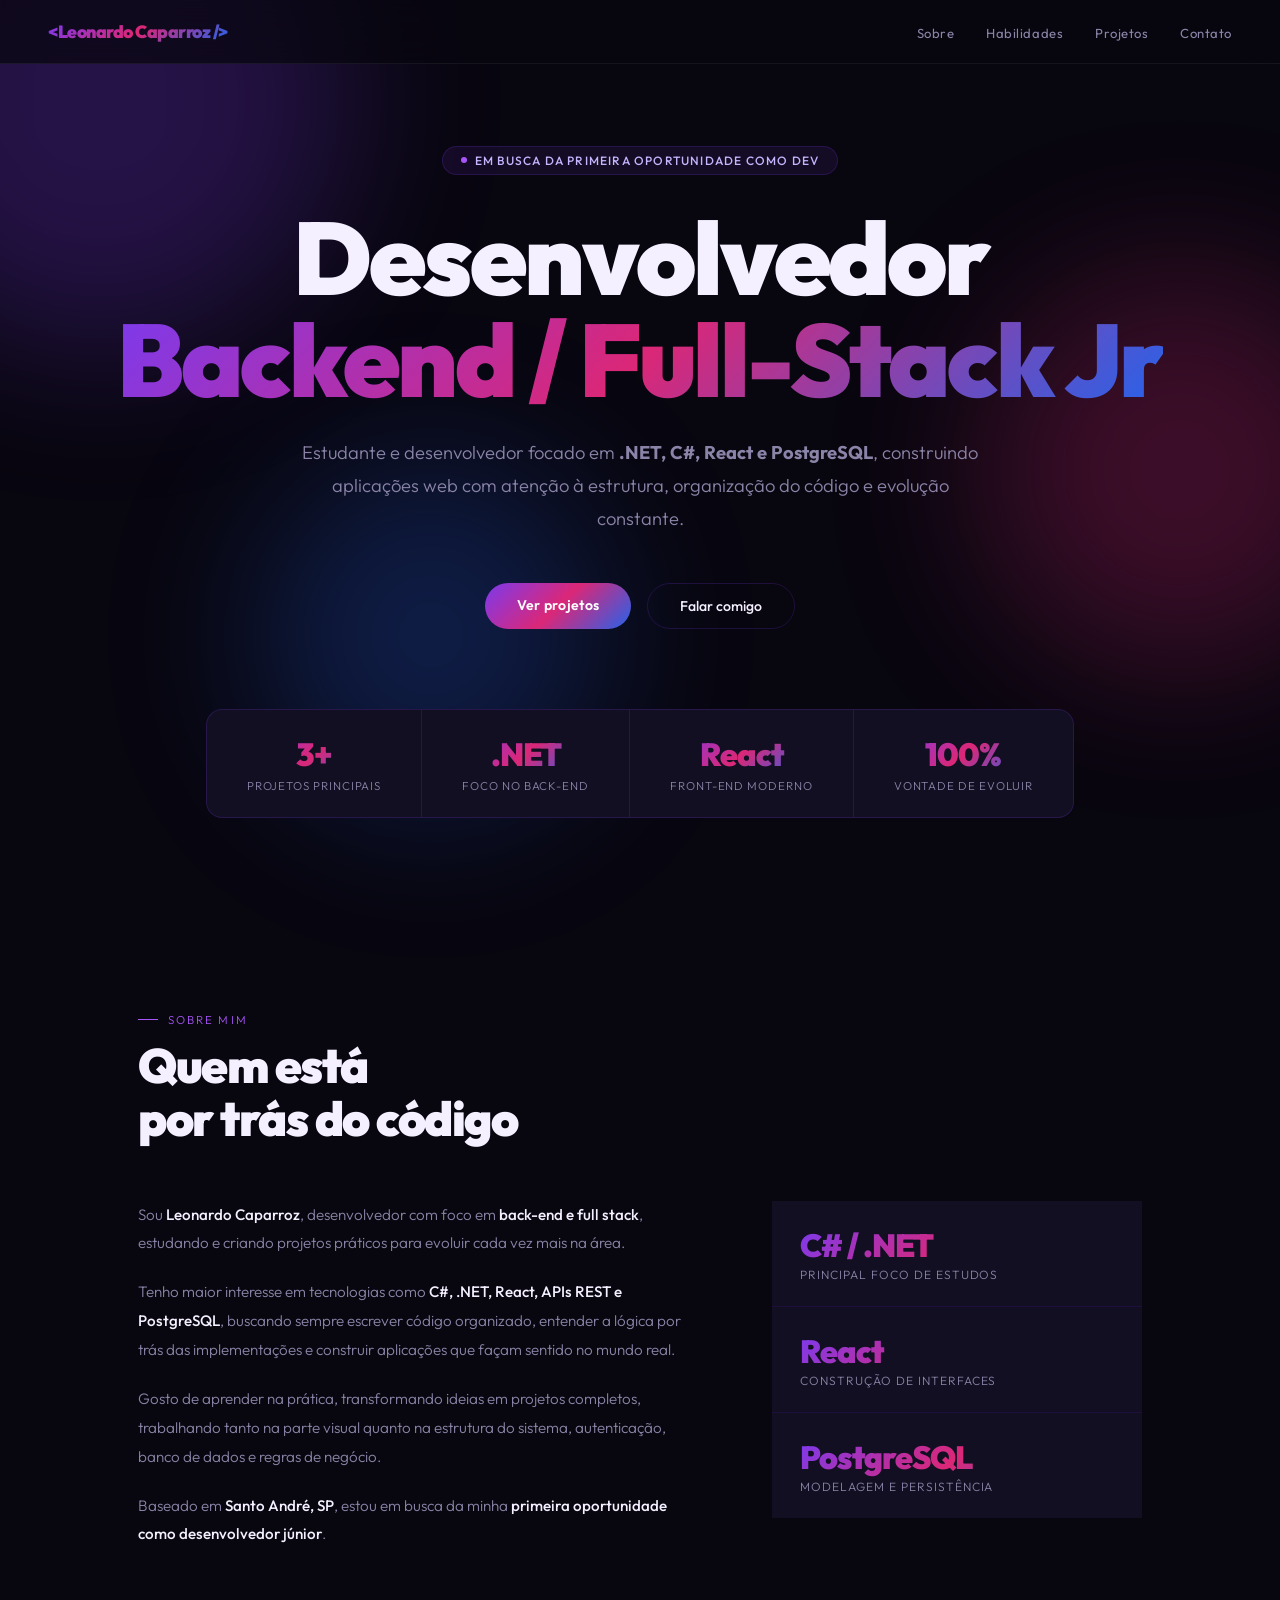
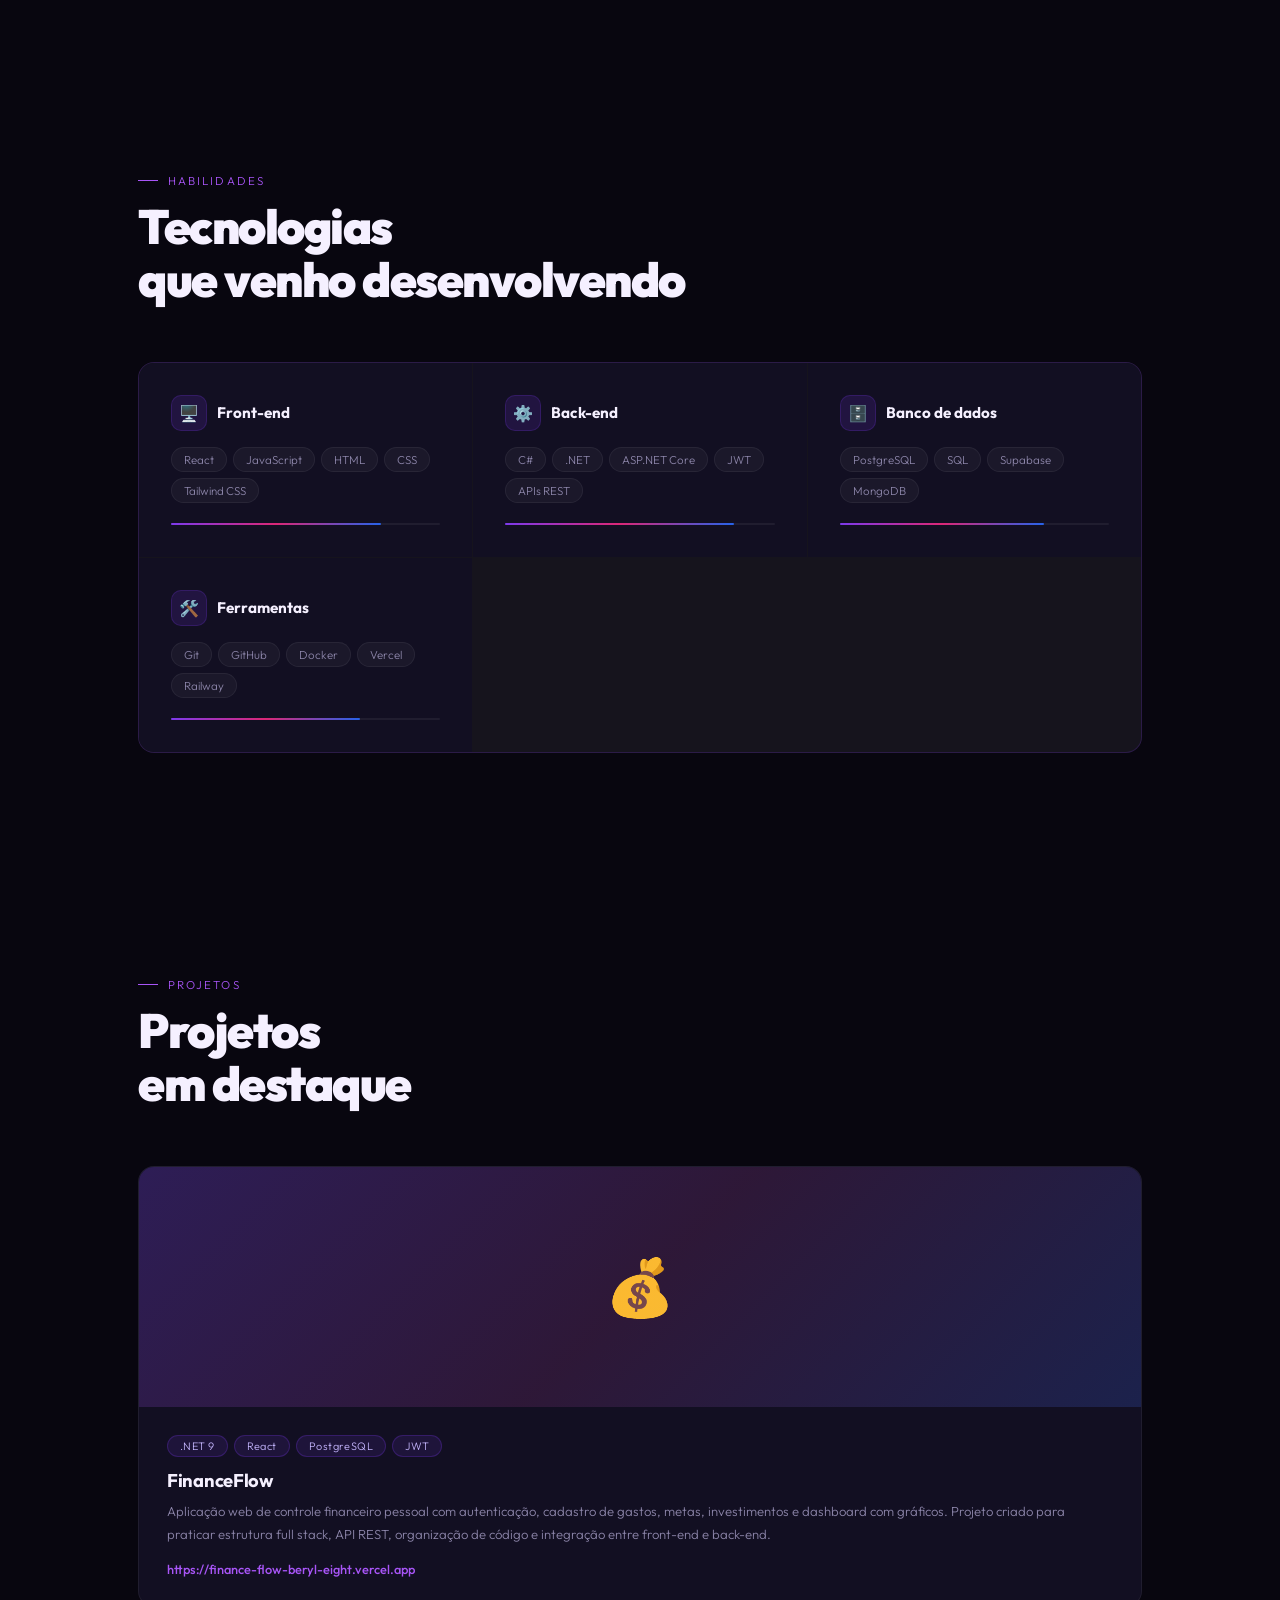
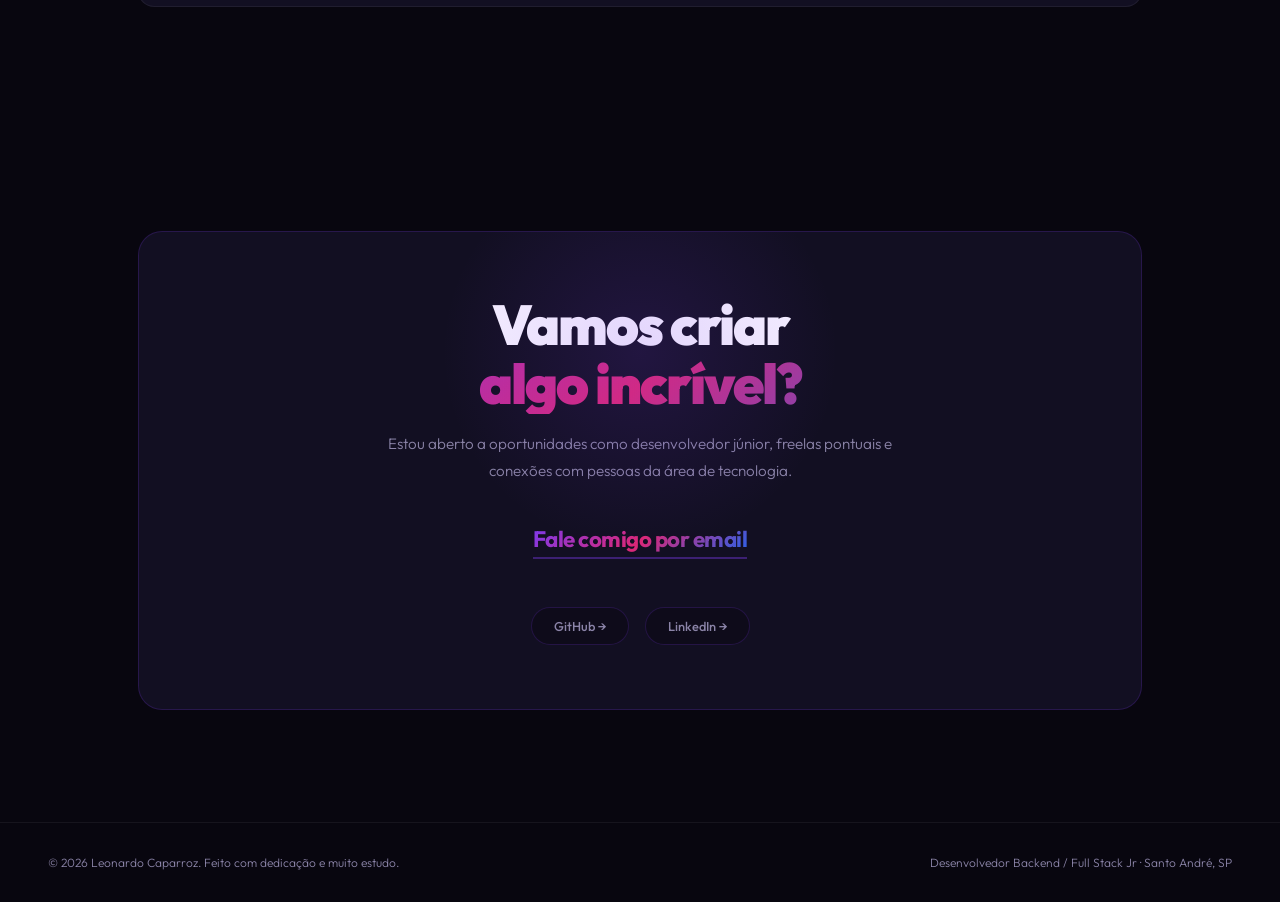
==== index.html @ 8be631fd "Json" ====
<!DOCTYPE html>
<html lang="pt-BR">
<head>
<meta charset="UTF-8" />
<meta name="viewport" content="width=device-width, initial-scale=1.0" />
<title>Portfólio — Leonardo Caparroz</title>
<link href="https://fonts.googleapis.com/css2?family=Outfit:wght@300;400;500;700;900&display=swap" rel="stylesheet" />
<link rel="stylesheet" href="style.css" />
</head>
<body>

<div class="orb orb1"></div>
<div class="orb orb2"></div>
<div class="orb orb3"></div>

<nav>
  <div class="nav-logo">&lt;Leonardo Caparroz /&gt;</div>
  <ul class="nav-links">
    <li><a href="#sobre">Sobre</a></li>
    <li><a href="#habilidades">Habilidades</a></li>
    <li><a href="#projetos">Projetos</a></li>
    <li><a href="#contato">Contato</a></li>
  </ul>
</nav>

<section class="hero">
  <div class="hero-badge">
    <span class="hero-badge-dot"></span>
    Em busca da primeira oportunidade como dev
  </div>

  <h1>
    Desenvolvedor
    <span class="grad-text">Backend / Full-Stack Jr</span>
  </h1>

  <p class="hero-sub">
    Estudante e desenvolvedor focado em <strong>.NET, C#, React e PostgreSQL</strong>,
    construindo aplicações web com atenção à estrutura, organização do código
    e evolução constante.
  </p>

  <div class="hero-ctas">
    <a href="#projetos" class="btn-grad">Ver projetos</a>
    <a href="#contato" class="btn-ghost">Falar comigo</a>
  </div>

  <div class="stats-row">
    <div class="stat-box">
      <div class="stat-n">3+</div>
      <div class="stat-l">Projetos principais</div>
    </div>
    <div class="stat-box">
      <div class="stat-n">.NET</div>
      <div class="stat-l">Foco no back-end</div>
    </div>
    <div class="stat-box">
      <div class="stat-n">React</div>
      <div class="stat-l">Front-end moderno</div>
    </div>
    <div class="stat-box">
      <div class="stat-n">100%</div>
      <div class="stat-l">Vontade de evoluir</div>
    </div>
  </div>
</section>

<section class="section" id="sobre">
  <div class="s-label">Sobre mim</div>
  <h2 class="s-title">Quem está<br />por trás do código</h2>

  <div class="about-wrap">
    <div class="about-body">
      <p>
        Sou <strong>Leonardo Caparroz</strong>, desenvolvedor com foco em
        <strong>back-end e full stack</strong>, estudando e criando projetos
        práticos para evoluir cada vez mais na área.
      </p>

      <p>
        Tenho maior interesse em tecnologias como <strong>C#, .NET, React, APIs REST e PostgreSQL</strong>,
        buscando sempre escrever código organizado, entender a lógica por trás das implementações
        e construir aplicações que façam sentido no mundo real.
      </p>

      <p>
        Gosto de aprender na prática, transformando ideias em projetos completos,
        trabalhando tanto na parte visual quanto na estrutura do sistema,
        autenticação, banco de dados e regras de negócio.
      </p>

      <p>
        Baseado em <strong>Santo André, SP</strong>, estou em busca da minha
        <strong>primeira oportunidade como desenvolvedor júnior</strong>.
      </p>
    </div>

    <div class="about-cards">
      <div class="acard">
        <div class="acard-n">C# / .NET</div>
        <div class="acard-l">Principal foco de estudos</div>
      </div>
      <div class="acard">
        <div class="acard-n">React</div>
        <div class="acard-l">Construção de interfaces</div>
      </div>
      <div class="acard">
        <div class="acard-n">PostgreSQL</div>
        <div class="acard-l">Modelagem e persistência</div>
      </div>
    </div>
  </div>
</section>

<section class="section" id="habilidades">
  <div class="s-label">Habilidades</div>
  <h2 class="s-title">Tecnologias<br />que venho desenvolvendo</h2>

  <div class="skills-wrap">
    <div class="sk-card">
      <div class="sk-head">
        <div class="sk-icon">🖥️</div>
        <div class="sk-name">Front-end</div>
      </div>
      <div class="sk-items">
        <span class="sk-pill">React</span>
        <span class="sk-pill">JavaScript</span>
        <span class="sk-pill">HTML</span>
        <span class="sk-pill">CSS</span>
        <span class="sk-pill">Tailwind CSS</span>
      </div>
      <div class="sk-bar"><div class="sk-fill" style="width:78%"></div></div>
    </div>

    <div class="sk-card">
      <div class="sk-head">
        <div class="sk-icon">⚙️</div>
        <div class="sk-name">Back-end</div>
      </div>
      <div class="sk-items">
        <span class="sk-pill">C#</span>
        <span class="sk-pill">.NET</span>
        <span class="sk-pill">ASP.NET Core</span>
        <span class="sk-pill">JWT</span>
        <span class="sk-pill">APIs REST</span>
      </div>
      <div class="sk-bar"><div class="sk-fill" style="width:85%"></div></div>
    </div>

    <div class="sk-card">
      <div class="sk-head">
        <div class="sk-icon">🗄️</div>
        <div class="sk-name">Banco de dados</div>
      </div>
      <div class="sk-items">
        <span class="sk-pill">PostgreSQL</span>
        <span class="sk-pill">SQL</span>
        <span class="sk-pill">Supabase</span>
        <span class="sk-pill">MongoDB</span>
      </div>
      <div class="sk-bar"><div class="sk-fill" style="width:76%"></div></div>
    </div>

    <div class="sk-card">
      <div class="sk-head">
        <div class="sk-icon">🛠️</div>
        <div class="sk-name">Ferramentas</div>
      </div>
      <div class="sk-items">
        <span class="sk-pill">Git</span>
        <span class="sk-pill">GitHub</span>
        <span class="sk-pill">Docker</span>
        <span class="sk-pill">Vercel</span>
        <span class="sk-pill">Railway</span>
      </div>
      <div class="sk-bar"><div class="sk-fill" style="width:70%"></div></div>
    </div>
  </div>
</section>

<section class="section" id="projetos">
  <div class="s-label">Projetos</div>
  <h2 class="s-title">Projetos<br />em destaque</h2>

  <div class="proj-grid">
    <article class="pcard">
      <div class="pcard-top">💰<div class="pcard-top-grad"></div></div>
      <div class="pcard-body">
        <div class="pcard-tags">
          <span class="pcard-tag">.NET 9</span>
          <span class="pcard-tag">React</span>
          <span class="pcard-tag">PostgreSQL</span>
          <span class="pcard-tag">JWT</span>
        </div>
        <div class="pcard-title">FinanceFlow</div>
        <p class="pcard-desc">
          Aplicação web de controle financeiro pessoal com autenticação,
          cadastro de gastos, metas, investimentos e dashboard com gráficos.
          Projeto criado para praticar estrutura full stack, API REST,
          organização de código e integração entre front-end e back-end.
        </p>
        <a href="https://finance-flow-beryl-eight.vercel.app" class="pcard-link">https://finance-flow-beryl-eight.vercel.app</a>
      </div>
    </article>

    <!---<article class="pcard">
      <div class="pcard-top">📦<div class="pcard-top-grad"></div></div>
      <div class="pcard-body">
        <div class="pcard-tags">
          <span class="pcard-tag">C#</span>
          <span class="pcard-tag">.NET</span>
          <span class="pcard-tag">PostgreSQL</span>
        </div>
        <div class="pcard-title">Sistema de Controle de Estoque</div>
        <p class="pcard-desc">
          Projeto voltado para gerenciamento de produtos, categorias e estoque,
          com foco em regras de negócio, organização da arquitetura e operações
          comuns de um sistema administrativo.
        </p>
        <a href="#" class="pcard-link">Adicionar link do projeto →</a>
      </div>
    </article>
__--->
    <!---<article class="pcard">
      <div class="pcard-top">🔐<div class="pcard-top-grad"></div></div>
      <div class="pcard-body">
        <div class="pcard-tags">
          <span class="pcard-tag">React</span>
          <span class="pcard-tag">.NET</span>
          <span class="pcard-tag">Docker</span>
        </div>
        <div class="pcard-title">Projeto com autenticação e ambiente containerizado</div>
        <p class="pcard-desc">
          Projeto desenvolvido para aprofundar conhecimentos em autenticação,
          integração entre serviços e ambiente de desenvolvimento com Docker,
          reforçando conceitos importantes de aplicações modernas.
        </p>
        <a href="#" class="pcard-link">Adicionar link do projeto →</a>
      </div>
    </article>
__--->
  </div>
</section>

<section class="section" id="contato">
  <div class="contact-wrap">
    <div class="contact-title">
      Vamos criar<br /><span class="grad-text">algo incrível?</span>
    </div>

    <p class="contact-sub">
      Estou aberto a oportunidades como desenvolvedor júnior, freelas pontuais
      e conexões com pessoas da área de tecnologia.
    </p>

    <a href="https://mail.google.com/mail/?view=cm&to=leonardocaparroz05@gmail.com&su=Contato pelo portfólio&body=Olá Leonardo, vi seu portfólio e gostaria de falar com você." 
    target="_blank" 
    class="contact-email">
  Fale comigo por email
</a>

    <div class="contact-socials">
      <a href="https://github.com/derretido" class="social-link" aria-label="GitHub">GitHub →</a>
      <a href="https://www.linkedin.com/in/leonardo-caparroz-079082271" class="social-link" aria-label="LinkedIn">LinkedIn →</a>
    </div>
  </div>
</section>

<footer>
  <span>© 2026 Leonardo Caparroz. Feito com dedicação e muito estudo.</span>
  <span>Desenvolvedor Backend / Full Stack Jr · Santo André, SP</span>
</footer>

</body>
</html>
---- style.css ----
*,*::before,*::after{box-sizing:border-box;margin:0;padding:0}
    :root{
        --bg:#08060f;
        --bg2:#0e0b1a;
        --card:#120f22;
        --card2:#1a1630;
        --grad:linear-gradient(135deg,#7c3aed,#db2777,#2563eb);
        --grad2:linear-gradient(135deg,#7c3aed 0%,#db2777 50%,#2563eb 100%);
        --text:#f5f0ff;
        --muted:#8b84a8;
        --border:rgba(124,58,237,0.2);
        --border2:rgba(255,255,255,0.06);
    }
    html{scroll-behavior:smooth}
    body{
        background:var(--bg);
        color:var(--text);
        font-family:'Outfit',sans-serif;
        font-weight:300;
        overflow-x:hidden
    }

    .orb{position:fixed;border-radius:50%;pointer-events:none;z-index:0;filter:blur(80px);opacity:0.25}
    .orb1{width:500px;height:500px;background:#7c3aed;top:-150px;left:-150px}
    .orb2{width:400px;height:400px;background:#db2777;top:30%;right:-100px}
    .orb3{width:350px;height:350px;background:#2563eb;bottom:10%;left:20%}

    nav{
        position:fixed;top:0;left:0;right:0;z-index:100;
        display:flex;justify-content:space-between;align-items:center;
        padding:1.25rem 3rem;
        background:rgba(8,6,15,0.7);
        backdrop-filter:blur(20px);
        border-bottom:1px solid var(--border2);
    }
    .nav-logo{
        font-weight:900;font-size:1.1rem;letter-spacing:-0.5px;
        background:var(--grad);
        -webkit-background-clip:text;
        -webkit-text-fill-color:transparent;
        background-clip:text;
    }
    .nav-links{display:flex;gap:2rem;list-style:none}
    .nav-links a{
        color:var(--muted);
        text-decoration:none;
        font-size:0.82rem;
        font-weight:400;
        letter-spacing:0.04em;
        transition:color 0.2s;
    }
    .nav-links a:hover{color:var(--text)}

    .hero{
        min-height:100vh;
        display:flex;
        flex-direction:column;
        justify-content:center;
        align-items:center;
        text-align:center;
        padding:8rem 2rem 4rem;
        position:relative;
        z-index:1;
    }
    .hero-badge{
        display:inline-flex;
        align-items:center;
        gap:8px;
        padding:6px 18px;
        border-radius:100px;
        margin-bottom:2rem;
        border:1px solid var(--border);
        background:rgba(124,58,237,0.1);
        font-size:0.75rem;
        font-weight:500;
        letter-spacing:0.1em;
        text-transform:uppercase;
        color:#c4b5fd;
    }
    .hero-badge-dot{
        width:6px;height:6px;border-radius:50%;
        background:#a855f7;
        animation:pulse 2s infinite;
        display:inline-block
    }
    @keyframes pulse{
        0%,100%{opacity:1}
        50%{opacity:0.3}
    }

    .hero h1{
        font-size:clamp(3rem,8vw,6.5rem);
        font-weight:900;
        line-height:1;
        letter-spacing:-3px;
        margin-bottom:1.5rem;
        color:var(--text)
    }
    .grad-text{
        background:var(--grad2);
        -webkit-background-clip:text;
        -webkit-text-fill-color:transparent;
        background-clip:text;
        display:block
    }
    .hero-sub{
    font-size:clamp(1rem,2vw,1.15rem);
    color:var(--muted);
    max-width:700px;
    line-height:1.8;
    margin-bottom:3rem;
    font-weight:300
    }
    .hero-ctas{
    display:flex;
    gap:1rem;
    justify-content:center;
    flex-wrap:wrap;
    margin-bottom:5rem
    }

    .btn-grad{
    padding:13px 32px;
    border-radius:100px;
    border:none;
    cursor:pointer;
    font-family:'Outfit',sans-serif;
    font-size:0.88rem;
    font-weight:600;
    background:var(--grad);
    color:#fff;
    text-decoration:none;
    transition:opacity 0.2s,transform 0.15s;
    letter-spacing:0.02em;
    }
    .btn-grad:hover{opacity:0.9;transform:translateY(-2px)}
    .btn-ghost{
    padding:13px 32px;
    border-radius:100px;
    cursor:pointer;
    font-family:'Outfit',sans-serif;
    font-size:0.88rem;
    font-weight:500;
    background:transparent;
    color:var(--text);
    text-decoration:none;
    border:1px solid var(--border);
    transition:border-color 0.2s,transform 0.15s;
    }
    .btn-ghost:hover{border-color:rgba(124,58,237,0.6);transform:translateY(-2px)}

    .stats-row{
    display:flex;
    gap:0;
    border:1px solid var(--border);
    border-radius:16px;
    overflow:hidden;
    background:var(--card);
    width:fit-content;
    margin:0 auto
    }
    .stat-box{
    padding:1.5rem 2.5rem;
    text-align:center;
    border-right:1px solid var(--border2)
    }
    .stat-box:last-child{border-right:none}
    .stat-n{
    font-size:2rem;
    font-weight:900;
    letter-spacing:-1px;
    background:var(--grad);
    -webkit-background-clip:text;
    -webkit-text-fill-color:transparent;
    background-clip:text
    }
    .stat-l{
    font-size:0.72rem;
    color:var(--muted);
    letter-spacing:0.08em;
    text-transform:uppercase;
    margin-top:4px
    }

    .section{
    max-width:1100px;
    margin:0 auto;
    padding:7rem 3rem;
    position:relative;
    z-index:1
    }
    .s-label{
    font-size:0.72rem;
    color:#a855f7;
    letter-spacing:0.18em;
    text-transform:uppercase;
    margin-bottom:0.75rem;
    display:flex;
    align-items:center;
    gap:10px
    }
    .s-label::before{
    content:'';
    width:20px;
    height:1px;
    background:#a855f7
    }
    .s-title{
    font-size:clamp(2rem,4vw,3rem);
    font-weight:900;
    letter-spacing:-1.5px;
    margin-bottom:3.5rem;
    line-height:1.1
    }

    .about-wrap{
    display:grid;
    grid-template-columns:3fr 2fr;
    gap:5rem;
    align-items:start
    }
    .about-body{
    color:var(--muted);
    font-size:0.95rem;
    line-height:1.9
    }
    .about-body p+p{margin-top:1.25rem}
    .about-body strong{color:var(--text);font-weight:500}
    .about-cards{
    display:flex;
    flex-direction:column;
    gap:1px;
    background:var(--border)
    }
    .acard{
    background:var(--card);
    padding:1.5rem 1.75rem;
    transition:background 0.2s
    }
    .acard:hover{background:var(--card2)}
    .acard-n{
    font-size:2rem;
    font-weight:900;
    letter-spacing:-1px;
    background:var(--grad);
    -webkit-background-clip:text;
    -webkit-text-fill-color:transparent;
    background-clip:text
    }
    .acard-l{
    font-size:0.75rem;
    color:var(--muted);
    text-transform:uppercase;
    letter-spacing:0.08em;
    margin-top:2px
    }

    .skills-wrap{
    display:grid;
    grid-template-columns:repeat(auto-fill,minmax(260px,1fr));
    gap:1px;
    background:var(--border2);
    border:1px solid var(--border);
    border-radius:16px;
    overflow:hidden
    }
    .sk-card{
    background:var(--card);
    padding:2rem;
    transition:background 0.2s
    }
    .sk-card:hover{background:var(--card2)}
    .sk-head{
    display:flex;
    align-items:center;
    gap:10px;
    margin-bottom:1rem
    }
    .sk-icon{
    width:36px;height:36px;border-radius:10px;
    display:flex;align-items:center;justify-content:center;
    font-size:1rem;
    background:rgba(124,58,237,0.15);
    border:1px solid var(--border)
    }
    .sk-name{font-weight:700;font-size:0.95rem}
    .sk-items{display:flex;flex-wrap:wrap;gap:6px}
    .sk-pill{
    font-size:0.72rem;
    padding:4px 12px;
    border-radius:100px;
    background:rgba(255,255,255,0.04);
    border:1px solid var(--border2);
    color:var(--muted)
    }
    .sk-bar{
    margin-top:1.25rem;
    height:2px;
    background:var(--border2);
    border-radius:2px
    }
    .sk-fill{height:100%;border-radius:2px;background:var(--grad)}

    .proj-grid{
    display:grid;
    grid-template-columns:1fr 1fr;
    gap:1.5rem
    }
    .pcard{
    background:var(--card);
    border:1px solid var(--border2);
    border-radius:16px;
    overflow:hidden;
    transition:border-color 0.25s,transform 0.25s
    }
    .pcard:first-child{grid-column:1/-1}
    .pcard:hover{
    border-color:var(--border);
    transform:translateY(-5px)
    }
    .pcard-top{
    height:180px;
    background:var(--card2);
    display:flex;
    align-items:center;
    justify-content:center;
    font-size:3.5rem;
    position:relative;
    overflow:hidden
    }
    .pcard:first-child .pcard-top{height:240px}
    .pcard-top-grad{
    position:absolute;
    inset:0;
    background:linear-gradient(135deg,rgba(124,58,237,0.2),rgba(219,39,119,0.1),rgba(37,99,235,0.15))
    }
    .pcard-body{padding:1.75rem}
    .pcard-tags{
    display:flex;
    flex-wrap:wrap;
    gap:6px;
    margin-bottom:0.75rem
    }
    .pcard-tag{
    font-size:0.68rem;
    padding:3px 12px;
    border-radius:100px;
    background:rgba(124,58,237,0.12);
    color:#c4b5fd;
    border:1px solid rgba(124,58,237,0.25);
    letter-spacing:0.04em
    }
    .pcard-title{
    font-size:1.15rem;
    font-weight:700;
    letter-spacing:-0.3px;
    margin-bottom:0.5rem
    }
    .pcard-desc{
    font-size:0.82rem;
    color:var(--muted);
    line-height:1.75
    }
    .pcard-link{
    display:inline-flex;
    align-items:center;
    gap:6px;
    margin-top:1rem;
    font-size:0.8rem;
    font-weight:500;
    color:#a855f7;
    text-decoration:none;
    transition:gap 0.2s
    }
    .pcard:hover .pcard-link{gap:10px}

    .contact-wrap{
    background:var(--card);
    border:1px solid var(--border);
    border-radius:24px;
    padding:4rem;
    text-align:center;
    position:relative;
    overflow:hidden
    }
    .contact-wrap::before{
    content:'';
    position:absolute;
    top:-80px;
    left:50%;
    transform:translateX(-50%);
    width:400px;
    height:400px;
    border-radius:50%;
    background:radial-gradient(circle,rgba(124,58,237,0.15) 0%,transparent 70%);
    pointer-events:none
    }
    .contact-title{
    font-size:clamp(2rem,5vw,3.5rem);
    font-weight:900;
    letter-spacing:-2px;
    margin-bottom:1rem;
    line-height:1.05
    }
    .contact-sub{
    font-size:0.95rem;
    color:var(--muted);
    max-width:520px;
    margin:0 auto 2.5rem;
    line-height:1.8
    }
    .contact-email{
    display:inline-block;
    font-size:clamp(1rem,2.5vw,1.4rem);
    font-weight:700;
    background:var(--grad);
    -webkit-background-clip:text;
    -webkit-text-fill-color:transparent;
    background-clip:text;
    text-decoration:none;
    margin-bottom:3rem;
    letter-spacing:-0.5px;
    border-bottom:2px solid rgba(124,58,237,0.4);
    padding-bottom:4px
    }
    .contact-socials{
    display:flex;
    justify-content:center;
    gap:1rem;
    flex-wrap:wrap
    }
    .social-link{
    display:inline-flex;
    align-items:center;
    gap:8px;
    padding:10px 22px;
    border:1px solid var(--border);
    border-radius:100px;
    color:var(--muted);
    text-decoration:none;
    font-size:0.8rem;
    font-weight:500;
    background:var(--bg2);
    transition:border-color 0.2s,color 0.2s,transform 0.15s
    }
    .social-link:hover{
    border-color:rgba(168,85,247,0.5);
    color:#c4b5fd;
    transform:translateY(-2px)
    }

    footer{
    border-top:1px solid var(--border2);
    padding:2rem 3rem;
    display:flex;
    justify-content:space-between;
    font-size:0.75rem;
    color:var(--muted);
    position:relative;
    z-index:1
    }

    @media(max-width:768px){
    nav{padding:1rem 1.5rem}
    .nav-links{display:none}
    .section{padding:4rem 1.5rem}
    .about-wrap{grid-template-columns:1fr}
    .proj-grid{grid-template-columns:1fr}
    .pcard:first-child{grid-column:auto}
    .stats-row{flex-direction:column;width:100%}
    .stat-box{border-right:none;border-bottom:1px solid var(--border2)}
    .contact-wrap{padding:2.5rem 1.5rem}
    footer{flex-direction:column;gap:0.5rem;padding:1.5rem}
    }
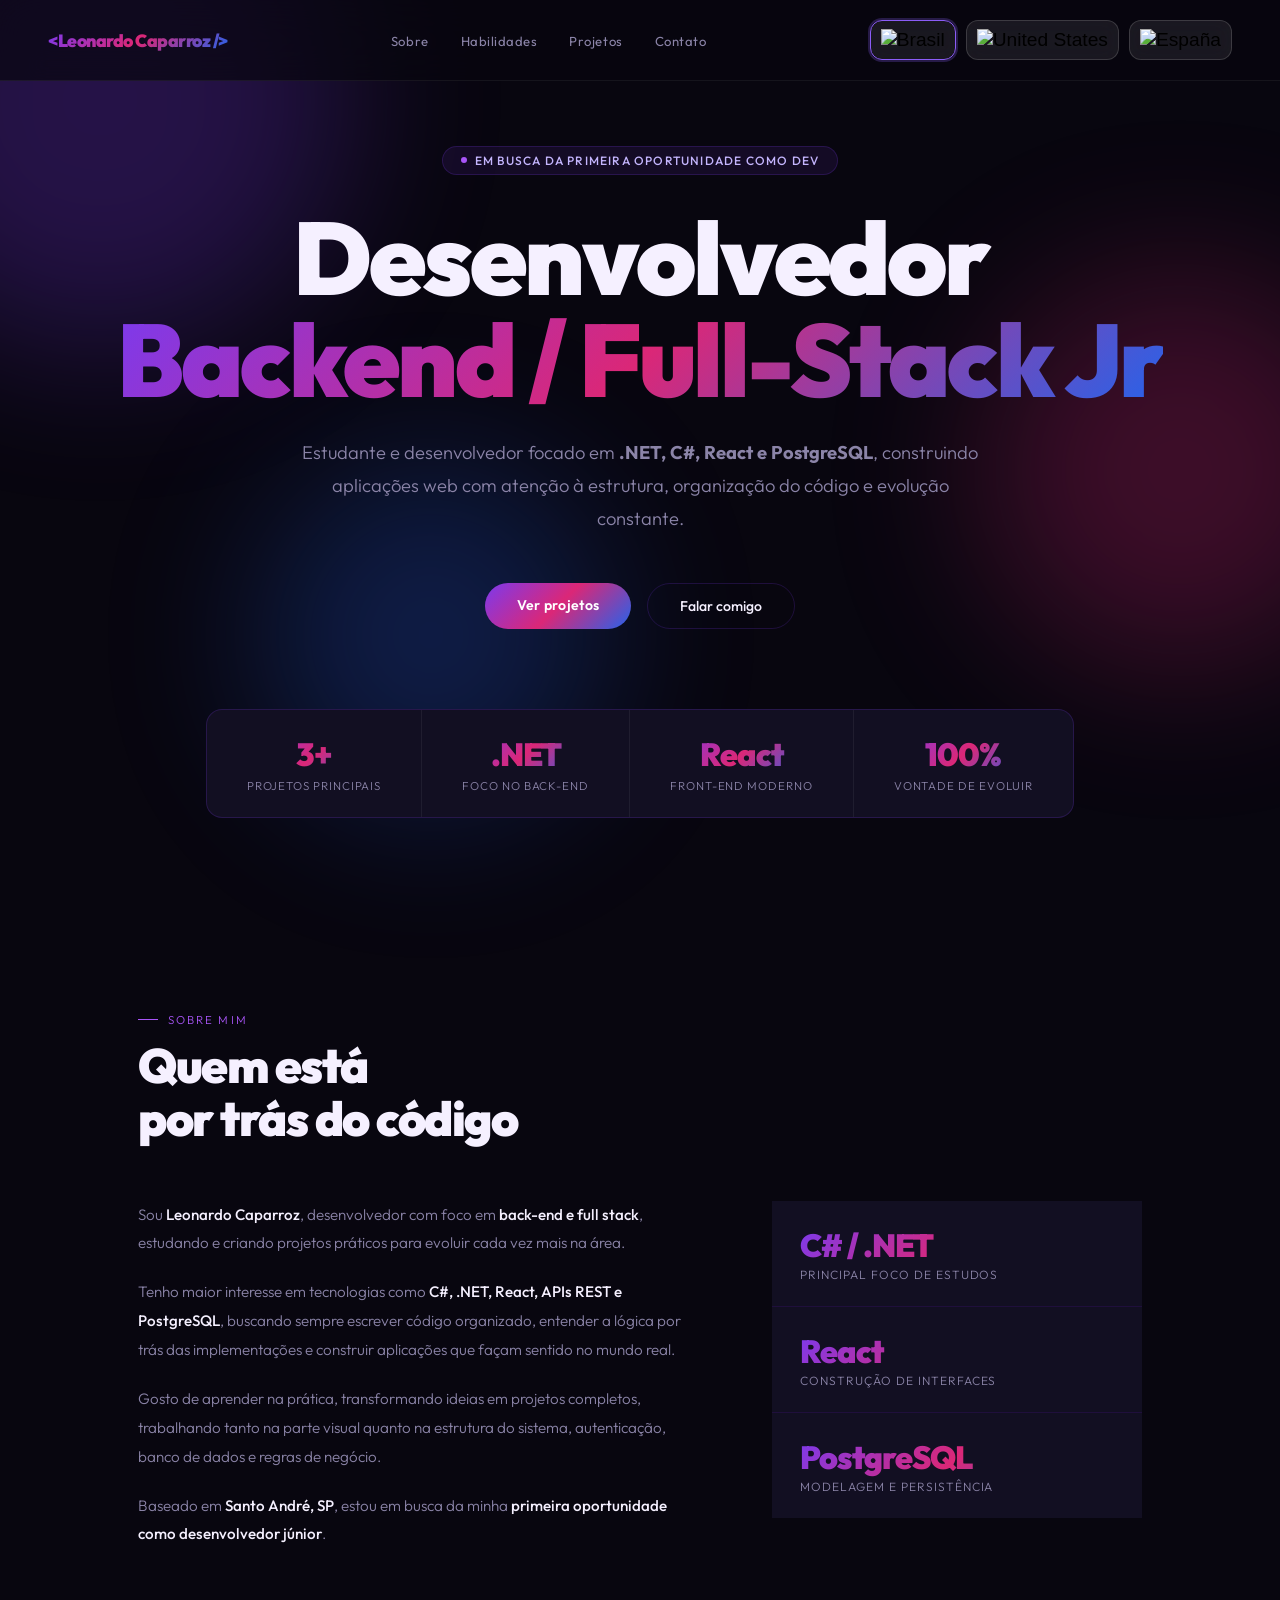
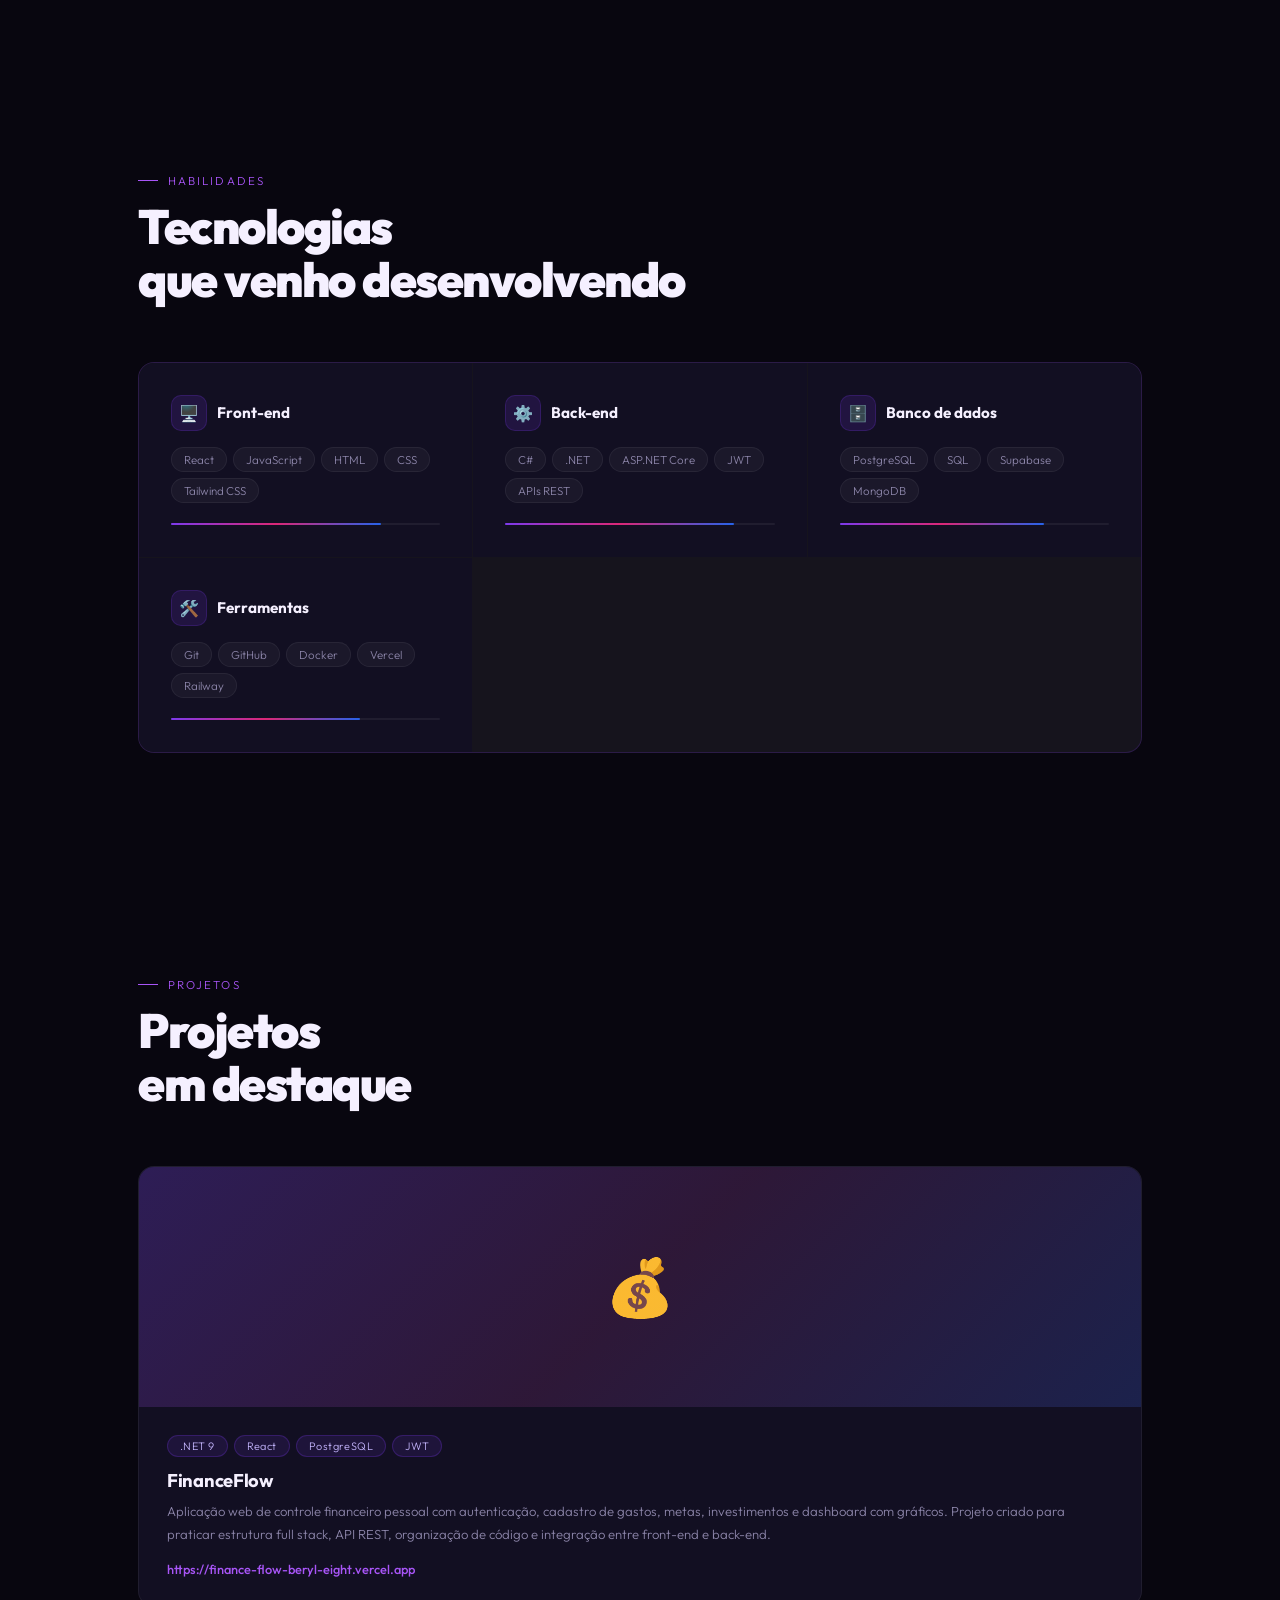
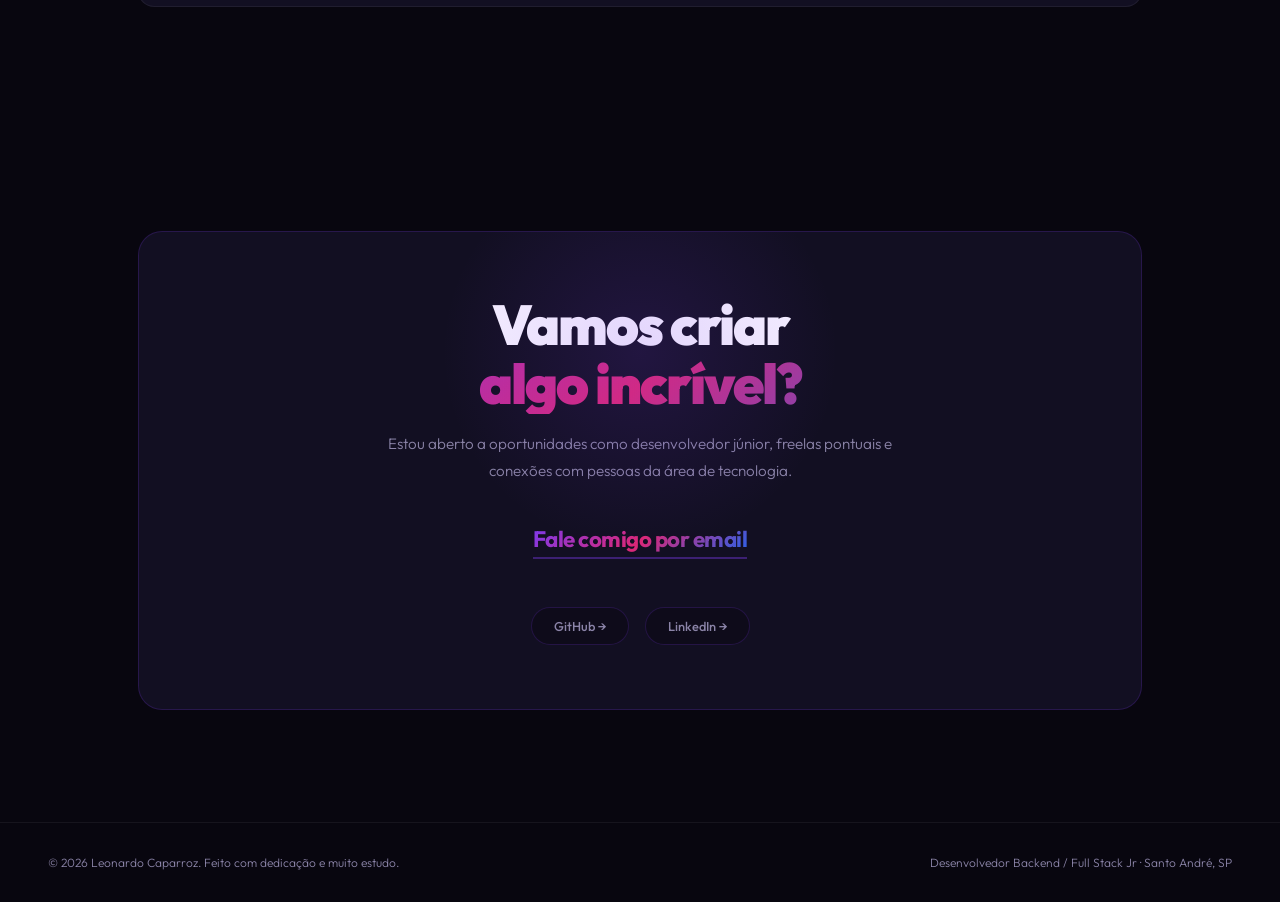
==== commit d9114694: "translations" ====
--- a/index.html
+++ b/index.html
@@ -1,11 +1,51 @@
 <!DOCTYPE html>
 <html lang="pt-BR">
 <head>
-<meta charset="UTF-8" />
-<meta name="viewport" content="width=device-width, initial-scale=1.0" />
-<title>Portfólio — Leonardo Caparroz</title>
-<link href="https://fonts.googleapis.com/css2?family=Outfit:wght@300;400;500;700;900&display=swap" rel="stylesheet" />
-<link rel="stylesheet" href="style.css" />
+  <meta charset="UTF-8" />
+  <meta name="viewport" content="width=device-width, initial-scale=1.0" />
+  <title>Portfólio — Leonardo Caparroz</title>
+  <link href="https://fonts.googleapis.com/css2?family=Outfit:wght@300;400;500;700;900&display=swap" rel="stylesheet" />
+  <link rel="stylesheet" href="style.css" />
+
+  <style>
+    .lang-switcher {
+      display: flex;
+      gap: 10px;
+      align-items: center;
+    }
+
+    .lang-btn {
+      background: rgba(255, 255, 255, 0.08);
+      border: 1px solid rgba(255, 255, 255, 0.15);
+      border-radius: 12px;
+      padding: 8px 10px;
+      cursor: pointer;
+      font-size: 1.2rem;
+      transition: 0.25s ease;
+      backdrop-filter: blur(10px);
+    }
+
+    .lang-btn:hover {
+      transform: translateY(-2px) scale(1.05);
+    }
+
+    .lang-btn.active {
+      border-color: #8b5cf6;
+      box-shadow: 0 0 0 2px rgba(139, 92, 246, 0.25);
+    }
+
+    @media (max-width: 768px) {
+      nav {
+        flex-wrap: wrap;
+        gap: 14px;
+      }
+
+      .lang-switcher {
+        width: 100%;
+        justify-content: center;
+      }
+    }
+  </style>
 </head>
 <body>
 
@@ -15,81 +55,96 @@
 
 <nav>
   <div class="nav-logo">&lt;Leonardo Caparroz /&gt;</div>
+
   <ul class="nav-links">
-    <li><a href="#sobre">Sobre</a></li>
-    <li><a href="#habilidades">Habilidades</a></li>
-    <li><a href="#projetos">Projetos</a></li>
-    <li><a href="#contato">Contato</a></li>
+    <li><a href="#sobre" data-i18n="navAbout">Sobre</a></li>
+    <li><a href="#habilidades" data-i18n="navSkills">Habilidades</a></li>
+    <li><a href="#projetos" data-i18n="navProjects">Projetos</a></li>
+    <li><a href="#contato" data-i18n="navContact">Contato</a></li>
   </ul>
+
+  <div class="lang-switcher">
+  <button class="lang-btn active" data-lang="pt" aria-label="Português">
+    <img src="https://flagcdn.com/w40/br.png" alt="Brasil" />
+  </button>
+
+  <button class="lang-btn" data-lang="en" aria-label="English">
+    <img src="https://flagcdn.com/w40/us.png" alt="United States" />
+  </button>
+
+  <button class="lang-btn" data-lang="es" aria-label="Español">
+    <img src="https://flagcdn.com/w40/es.png" alt="España" />
+  </button>
+</div>
 </nav>
 
 <section class="hero">
   <div class="hero-badge">
     <span class="hero-badge-dot"></span>
-    Em busca da primeira oportunidade como dev
+    <span data-i18n="heroBadge">Em busca da primeira oportunidade como dev</span>
   </div>
 
   <h1>
-    Desenvolvedor
-    <span class="grad-text">Backend / Full-Stack Jr</span>
+    <span data-i18n="heroTitle">Desenvolvedor</span>
+    <span class="grad-text" data-i18n="heroTitleHighlight">Backend / Full-Stack Jr</span>
   </h1>
 
-  <p class="hero-sub">
+  <p class="hero-sub" data-i18n="heroSub">
     Estudante e desenvolvedor focado em <strong>.NET, C#, React e PostgreSQL</strong>,
     construindo aplicações web com atenção à estrutura, organização do código
     e evolução constante.
   </p>
 
   <div class="hero-ctas">
-    <a href="#projetos" class="btn-grad">Ver projetos</a>
-    <a href="#contato" class="btn-ghost">Falar comigo</a>
+    <a href="#projetos" class="btn-grad" data-i18n="heroBtnProjects">Ver projetos</a>
+    <a href="#contato" class="btn-ghost" data-i18n="heroBtnContact">Falar comigo</a>
   </div>
 
   <div class="stats-row">
     <div class="stat-box">
       <div class="stat-n">3+</div>
-      <div class="stat-l">Projetos principais</div>
+      <div class="stat-l" data-i18n="statProjects">Projetos principais</div>
     </div>
     <div class="stat-box">
       <div class="stat-n">.NET</div>
-      <div class="stat-l">Foco no back-end</div>
+      <div class="stat-l" data-i18n="statBackend">Foco no back-end</div>
     </div>
     <div class="stat-box">
       <div class="stat-n">React</div>
-      <div class="stat-l">Front-end moderno</div>
+      <div class="stat-l" data-i18n="statFrontend">Front-end moderno</div>
     </div>
     <div class="stat-box">
       <div class="stat-n">100%</div>
-      <div class="stat-l">Vontade de evoluir</div>
+      <div class="stat-l" data-i18n="statGrowth">Vontade de evoluir</div>
     </div>
   </div>
 </section>
 
 <section class="section" id="sobre">
-  <div class="s-label">Sobre mim</div>
-  <h2 class="s-title">Quem está<br />por trás do código</h2>
+  <div class="s-label" data-i18n="aboutLabel">Sobre mim</div>
+  <h2 class="s-title" data-i18n="aboutTitle">Quem está<br />por trás do código</h2>
 
   <div class="about-wrap">
     <div class="about-body">
-      <p>
+      <p data-i18n="aboutP1">
         Sou <strong>Leonardo Caparroz</strong>, desenvolvedor com foco em
         <strong>back-end e full stack</strong>, estudando e criando projetos
         práticos para evoluir cada vez mais na área.
       </p>
 
-      <p>
+      <p data-i18n="aboutP2">
         Tenho maior interesse em tecnologias como <strong>C#, .NET, React, APIs REST e PostgreSQL</strong>,
         buscando sempre escrever código organizado, entender a lógica por trás das implementações
         e construir aplicações que façam sentido no mundo real.
       </p>
 
-      <p>
+      <p data-i18n="aboutP3">
         Gosto de aprender na prática, transformando ideias em projetos completos,
         trabalhando tanto na parte visual quanto na estrutura do sistema,
         autenticação, banco de dados e regras de negócio.
       </p>
 
-      <p>
+      <p data-i18n="aboutP4">
         Baseado em <strong>Santo André, SP</strong>, estou em busca da minha
         <strong>primeira oportunidade como desenvolvedor júnior</strong>.
       </p>
@@ -98,29 +153,29 @@
     <div class="about-cards">
       <div class="acard">
         <div class="acard-n">C# / .NET</div>
-        <div class="acard-l">Principal foco de estudos</div>
+        <div class="acard-l" data-i18n="aboutCard1">Principal foco de estudos</div>
       </div>
       <div class="acard">
         <div class="acard-n">React</div>
-        <div class="acard-l">Construção de interfaces</div>
+        <div class="acard-l" data-i18n="aboutCard2">Construção de interfaces</div>
       </div>
       <div class="acard">
         <div class="acard-n">PostgreSQL</div>
-        <div class="acard-l">Modelagem e persistência</div>
+        <div class="acard-l" data-i18n="aboutCard3">Modelagem e persistência</div>
       </div>
     </div>
   </div>
 </section>
 
 <section class="section" id="habilidades">
-  <div class="s-label">Habilidades</div>
-  <h2 class="s-title">Tecnologias<br />que venho desenvolvendo</h2>
+  <div class="s-label" data-i18n="skillsLabel">Habilidades</div>
+  <h2 class="s-title" data-i18n="skillsTitle">Tecnologias<br />que venho desenvolvendo</h2>
 
   <div class="skills-wrap">
     <div class="sk-card">
       <div class="sk-head">
         <div class="sk-icon">🖥️</div>
-        <div class="sk-name">Front-end</div>
+        <div class="sk-name" data-i18n="frontendTitle">Front-end</div>
       </div>
       <div class="sk-items">
         <span class="sk-pill">React</span>
@@ -135,7 +190,7 @@
     <div class="sk-card">
       <div class="sk-head">
         <div class="sk-icon">⚙️</div>
-        <div class="sk-name">Back-end</div>
+        <div class="sk-name" data-i18n="backendTitle">Back-end</div>
       </div>
       <div class="sk-items">
         <span class="sk-pill">C#</span>
@@ -150,7 +205,7 @@
     <div class="sk-card">
       <div class="sk-head">
         <div class="sk-icon">🗄️</div>
-        <div class="sk-name">Banco de dados</div>
+        <div class="sk-name" data-i18n="databaseTitle">Banco de dados</div>
       </div>
       <div class="sk-items">
         <span class="sk-pill">PostgreSQL</span>
@@ -164,7 +219,7 @@
     <div class="sk-card">
       <div class="sk-head">
         <div class="sk-icon">🛠️</div>
-        <div class="sk-name">Ferramentas</div>
+        <div class="sk-name" data-i18n="toolsTitle">Ferramentas</div>
       </div>
       <div class="sk-items">
         <span class="sk-pill">Git</span>
@@ -179,8 +234,8 @@
 </section>
 
 <section class="section" id="projetos">
-  <div class="s-label">Projetos</div>
-  <h2 class="s-title">Projetos<br />em destaque</h2>
+  <div class="s-label" data-i18n="projectsLabel">Projetos</div>
+  <h2 class="s-title" data-i18n="projectsTitle">Projetos<br />em destaque</h2>
 
   <div class="proj-grid">
     <article class="pcard">
@@ -193,71 +248,40 @@
           <span class="pcard-tag">JWT</span>
         </div>
         <div class="pcard-title">FinanceFlow</div>
-        <p class="pcard-desc">
+        <p class="pcard-desc" data-i18n="project1Desc">
           Aplicação web de controle financeiro pessoal com autenticação,
           cadastro de gastos, metas, investimentos e dashboard com gráficos.
           Projeto criado para praticar estrutura full stack, API REST,
           organização de código e integração entre front-end e back-end.
         </p>
-        <a href="https://finance-flow-beryl-eight.vercel.app" class="pcard-link">https://finance-flow-beryl-eight.vercel.app</a>
+        <a href="https://finance-flow-beryl-eight.vercel.app" class="pcard-link" target="_blank">
+          https://finance-flow-beryl-eight.vercel.app
+        </a>
       </div>
     </article>
-
-    <!---<article class="pcard">
-      <div class="pcard-top">📦<div class="pcard-top-grad"></div></div>
-      <div class="pcard-body">
-        <div class="pcard-tags">
-          <span class="pcard-tag">C#</span>
-          <span class="pcard-tag">.NET</span>
-          <span class="pcard-tag">PostgreSQL</span>
-        </div>
-        <div class="pcard-title">Sistema de Controle de Estoque</div>
-        <p class="pcard-desc">
-          Projeto voltado para gerenciamento de produtos, categorias e estoque,
-          com foco em regras de negócio, organização da arquitetura e operações
-          comuns de um sistema administrativo.
-        </p>
-        <a href="#" class="pcard-link">Adicionar link do projeto →</a>
-      </div>
-    </article>
-__--->
-    <!---<article class="pcard">
-      <div class="pcard-top">🔐<div class="pcard-top-grad"></div></div>
-      <div class="pcard-body">
-        <div class="pcard-tags">
-          <span class="pcard-tag">React</span>
-          <span class="pcard-tag">.NET</span>
-          <span class="pcard-tag">Docker</span>
-        </div>
-        <div class="pcard-title">Projeto com autenticação e ambiente containerizado</div>
-        <p class="pcard-desc">
-          Projeto desenvolvido para aprofundar conhecimentos em autenticação,
-          integração entre serviços e ambiente de desenvolvimento com Docker,
-          reforçando conceitos importantes de aplicações modernas.
-        </p>
-        <a href="#" class="pcard-link">Adicionar link do projeto →</a>
-      </div>
-    </article>
-__--->
   </div>
 </section>
 
 <section class="section" id="contato">
   <div class="contact-wrap">
-    <div class="contact-title">
+    <div class="contact-title" data-i18n="contactTitle">
       Vamos criar<br /><span class="grad-text">algo incrível?</span>
     </div>
 
-    <p class="contact-sub">
+    <p class="contact-sub" data-i18n="contactSub">
       Estou aberto a oportunidades como desenvolvedor júnior, freelas pontuais
       e conexões com pessoas da área de tecnologia.
     </p>
 
-    <a href="https://mail.google.com/mail/?view=cm&to=leonardocaparroz05@gmail.com&su=Contato pelo portfólio&body=Olá Leonardo, vi seu portfólio e gostaria de falar com você." 
-    target="_blank" 
-    class="contact-email">
-  Fale comigo por email
-</a>
+    <a
+      id="emailLink"
+      href="https://mail.google.com/mail/?view=cm&to=leonardocaparroz05@gmail.com&su=Contato pelo portfólio&body=Olá Leonardo, vi seu portfólio e gostaria de falar com você."
+      target="_blank"
+      class="contact-email"
+      data-i18n="contactEmail"
+    >
+      Fale comigo por email
+    </a>
 
     <div class="contact-socials">
       <a href="https://github.com/derretido" class="social-link" aria-label="GitHub">GitHub →</a>
@@ -267,9 +291,201 @@
 </section>
 
 <footer>
-  <span>© 2026 Leonardo Caparroz. Feito com dedicação e muito estudo.</span>
-  <span>Desenvolvedor Backend / Full Stack Jr · Santo André, SP</span>
+  <span data-i18n="footer1">© 2026 Leonardo Caparroz. Feito com dedicação e muito estudo.</span>
+  <span data-i18n="footer2">Desenvolvedor Backend / Full Stack Jr · Santo André, SP</span>
 </footer>
+
+<script>
+  const translations = {
+    pt: {
+      navAbout: "Sobre",
+      navSkills: "Habilidades",
+      navProjects: "Projetos",
+      navContact: "Contato",
+
+      heroBadge: "Em busca da primeira oportunidade como dev",
+      heroTitle: "Desenvolvedor",
+      heroTitleHighlight: "Backend / Full-Stack Jr",
+      heroSub: 'Estudante e desenvolvedor focado em <strong>.NET, C#, React e PostgreSQL</strong>, construindo aplicações web com atenção à estrutura, organização do código e evolução constante.',
+      heroBtnProjects: "Ver projetos",
+      heroBtnContact: "Falar comigo",
+
+      statProjects: "Projetos principais",
+      statBackend: "Foco no back-end",
+      statFrontend: "Front-end moderno",
+      statGrowth: "Vontade de evoluir",
+
+      aboutLabel: "Sobre mim",
+      aboutTitle: "Quem está<br />por trás do código",
+      aboutP1: 'Sou <strong>Leonardo Caparroz</strong>, desenvolvedor com foco em <strong>back-end e full stack</strong>, estudando e criando projetos práticos para evoluir cada vez mais na área.',
+      aboutP2: 'Tenho maior interesse em tecnologias como <strong>C#, .NET, React, APIs REST e PostgreSQL</strong>, buscando sempre escrever código organizado, entender a lógica por trás das implementações e construir aplicações que façam sentido no mundo real.',
+      aboutP3: 'Gosto de aprender na prática, transformando ideias em projetos completos, trabalhando tanto na parte visual quanto na estrutura do sistema, autenticação, banco de dados e regras de negócio.',
+      aboutP4: 'Baseado em <strong>Santo André, SP</strong>, estou em busca da minha <strong>primeira oportunidade como desenvolvedor júnior</strong>.',
+      aboutCard1: "Principal foco de estudos",
+      aboutCard2: "Construção de interfaces",
+      aboutCard3: "Modelagem e persistência",
+
+      skillsLabel: "Habilidades",
+      skillsTitle: "Tecnologias<br />que venho desenvolvendo",
+      frontendTitle: "Front-end",
+      backendTitle: "Back-end",
+      databaseTitle: "Banco de dados",
+      toolsTitle: "Ferramentas",
+
+      projectsLabel: "Projetos",
+      projectsTitle: "Projetos<br />em destaque",
+      project1Desc: "Aplicação web de controle financeiro pessoal com autenticação, cadastro de gastos, metas, investimentos e dashboard com gráficos. Projeto criado para praticar estrutura full stack, API REST, organização de código e integração entre front-end e back-end.",
+
+      contactTitle: 'Vamos criar<br /><span class="grad-text">algo incrível?</span>',
+      contactSub: "Estou aberto a oportunidades como desenvolvedor júnior, freelas pontuais e conexões com pessoas da área de tecnologia.",
+      contactEmail: "Fale comigo por email",
+
+      footer1: "© 2026 Leonardo Caparroz. Feito com dedicação e muito estudo.",
+      footer2: "Desenvolvedor Backend / Full Stack Jr · Santo André, SP",
+
+      emailSubject: "Contato pelo portfólio",
+      emailBody: "Olá Leonardo, vi seu portfólio e gostaria de falar com você."
+    },
+
+    en: {
+      navAbout: "About",
+      navSkills: "Skills",
+      navProjects: "Projects",
+      navContact: "Contact",
+
+      heroBadge: "Looking for my first opportunity as a developer",
+      heroTitle: "Developer",
+      heroTitleHighlight: "Backend / Full-Stack Jr",
+      heroSub: 'Student and developer focused on <strong>.NET, C#, React and PostgreSQL</strong>, building web applications with attention to structure, code organization and continuous growth.',
+      heroBtnProjects: "View projects",
+      heroBtnContact: "Contact me",
+
+      statProjects: "Main projects",
+      statBackend: "Backend focus",
+      statFrontend: "Modern front-end",
+      statGrowth: "Willingness to grow",
+
+      aboutLabel: "About me",
+      aboutTitle: "Who is<br />behind the code",
+      aboutP1: 'I am <strong>Leonardo Caparroz</strong>, a developer focused on <strong>backend and full stack</strong>, studying and building practical projects to keep evolving in the field.',
+      aboutP2: 'I am especially interested in technologies such as <strong>C#, .NET, React, REST APIs and PostgreSQL</strong>, always aiming to write organized code, understand the logic behind implementations and build applications that make sense in the real world.',
+      aboutP3: 'I enjoy learning by doing, turning ideas into complete projects, working on both the visual side and the system structure, authentication, database and business rules.',
+      aboutP4: 'Based in <strong>Santo André, SP</strong>, I am looking for my <strong>first opportunity as a junior developer</strong>.',
+      aboutCard1: "Main study focus",
+      aboutCard2: "Interface development",
+      aboutCard3: "Modeling and persistence",
+
+      skillsLabel: "Skills",
+      skillsTitle: "Technologies<br />I have been developing",
+      frontendTitle: "Front-end",
+      backendTitle: "Back-end",
+      databaseTitle: "Database",
+      toolsTitle: "Tools",
+
+      projectsLabel: "Projects",
+      projectsTitle: "Featured<br />projects",
+      project1Desc: "Personal finance web application with authentication, expense tracking, goals, investments and a dashboard with charts. Project created to practice full stack structure, REST API, code organization and front-end/back-end integration.",
+
+      contactTitle: 'Let’s build<br /><span class="grad-text">something amazing?</span>',
+      contactSub: "I am open to junior developer opportunities, freelance work and connections with people in the tech industry.",
+      contactEmail: "Contact me by email",
+
+      footer1: "© 2026 Leonardo Caparroz. Built with dedication and a lot of learning.",
+      footer2: "Backend / Full Stack Jr Developer · Santo André, SP",
+
+      emailSubject: "Contact through portfolio",
+      emailBody: "Hello Leonardo, I saw your portfolio and would like to talk to you."
+    },
+
+    es: {
+      navAbout: "Sobre mí",
+      navSkills: "Habilidades",
+      navProjects: "Proyectos",
+      navContact: "Contacto",
+
+      heroBadge: "Buscando mi primera oportunidad como desarrollador",
+      heroTitle: "Desarrollador",
+      heroTitleHighlight: "Backend / Full-Stack Jr",
+      heroSub: 'Estudiante y desarrollador enfocado en <strong>.NET, C#, React y PostgreSQL</strong>, creando aplicaciones web con atención a la estructura, organización del código y evolución constante.',
+      heroBtnProjects: "Ver proyectos",
+      heroBtnContact: "Hablar conmigo",
+
+      statProjects: "Proyectos principales",
+      statBackend: "Enfoque en backend",
+      statFrontend: "Front-end moderno",
+      statGrowth: "Deseo de crecer",
+
+      aboutLabel: "Sobre mí",
+      aboutTitle: "Quién está<br />detrás del código",
+      aboutP1: 'Soy <strong>Leonardo Caparroz</strong>, desarrollador enfocado en <strong>backend y full stack</strong>, estudiando y creando proyectos prácticos para seguir evolucionando en el área.',
+      aboutP2: 'Tengo mayor interés en tecnologías como <strong>C#, .NET, React, APIs REST y PostgreSQL</strong>, buscando siempre escribir código organizado, entender la lógica detrás de las implementaciones y construir aplicaciones que tengan sentido en el mundo real.',
+      aboutP3: 'Me gusta aprender en la práctica, transformando ideas en proyectos completos, trabajando tanto en la parte visual como en la estructura del sistema, autenticación, base de datos y reglas de negocio.',
+      aboutP4: 'Ubicado en <strong>Santo André, SP</strong>, estoy buscando mi <strong>primera oportunidad como desarrollador junior</strong>.',
+      aboutCard1: "Principal enfoque de estudio",
+      aboutCard2: "Construcción de interfaces",
+      aboutCard3: "Modelado y persistencia",
+
+      skillsLabel: "Habilidades",
+      skillsTitle: "Tecnologías<br />que vengo desarrollando",
+      frontendTitle: "Front-end",
+      backendTitle: "Back-end",
+      databaseTitle: "Base de datos",
+      toolsTitle: "Herramientas",
+
+      projectsLabel: "Proyectos",
+      projectsTitle: "Proyectos<br />destacados",
+      project1Desc: "Aplicación web de control financiero personal con autenticación, registro de gastos, metas, inversiones y dashboard con gráficos. Proyecto creado para practicar estructura full stack, API REST, organización del código e integración entre front-end y back-end.",
+
+      contactTitle: '¿Creamos<br /><span class="grad-text">algo increíble?</span>',
+      contactSub: "Estoy abierto a oportunidades como desarrollador junior, trabajos freelance y conexiones con personas del área de tecnología.",
+      contactEmail: "Habla conmigo por email",
+
+      footer1: "© 2026 Leonardo Caparroz. Hecho con dedicación y mucho estudio.",
+      footer2: "Desarrollador Backend / Full Stack Jr · Santo André, SP",
+
+      emailSubject: "Contacto por el portafolio",
+      emailBody: "Hola Leonardo, vi tu portafolio y me gustaría hablar contigo."
+    }
+  };
+
+  const elements = document.querySelectorAll("[data-i18n]");
+  const langButtons = document.querySelectorAll(".lang-btn");
+  const emailLink = document.getElementById("emailLink");
+
+  function setLanguage(lang) {
+    const dict = translations[lang];
+
+    elements.forEach((element) => {
+      const key = element.getAttribute("data-i18n");
+      if (dict[key]) {
+        element.innerHTML = dict[key];
+      }
+    });
+
+    document.documentElement.lang =
+      lang === "pt" ? "pt-BR" : lang === "en" ? "en" : "es";
+
+    const subject = encodeURIComponent(dict.emailSubject);
+    const body = encodeURIComponent(dict.emailBody);
+
+    emailLink.href = `https://mail.google.com/mail/?view=cm&to=leonardocaparroz05@gmail.com&su=${subject}&body=${body}`;
+
+    langButtons.forEach((btn) => btn.classList.remove("active"));
+    document.querySelector(`[data-lang="${lang}"]`).classList.add("active");
+
+    localStorage.setItem("portfolioLang", lang);
+  }
+
+  langButtons.forEach((button) => {
+    button.addEventListener("click", () => {
+      const lang = button.getAttribute("data-lang");
+      setLanguage(lang);
+    });
+  });
+
+  const savedLang = localStorage.getItem("portfolioLang") || "pt";
+  setLanguage(savedLang);
+</script>
 
 </body>
 </html>
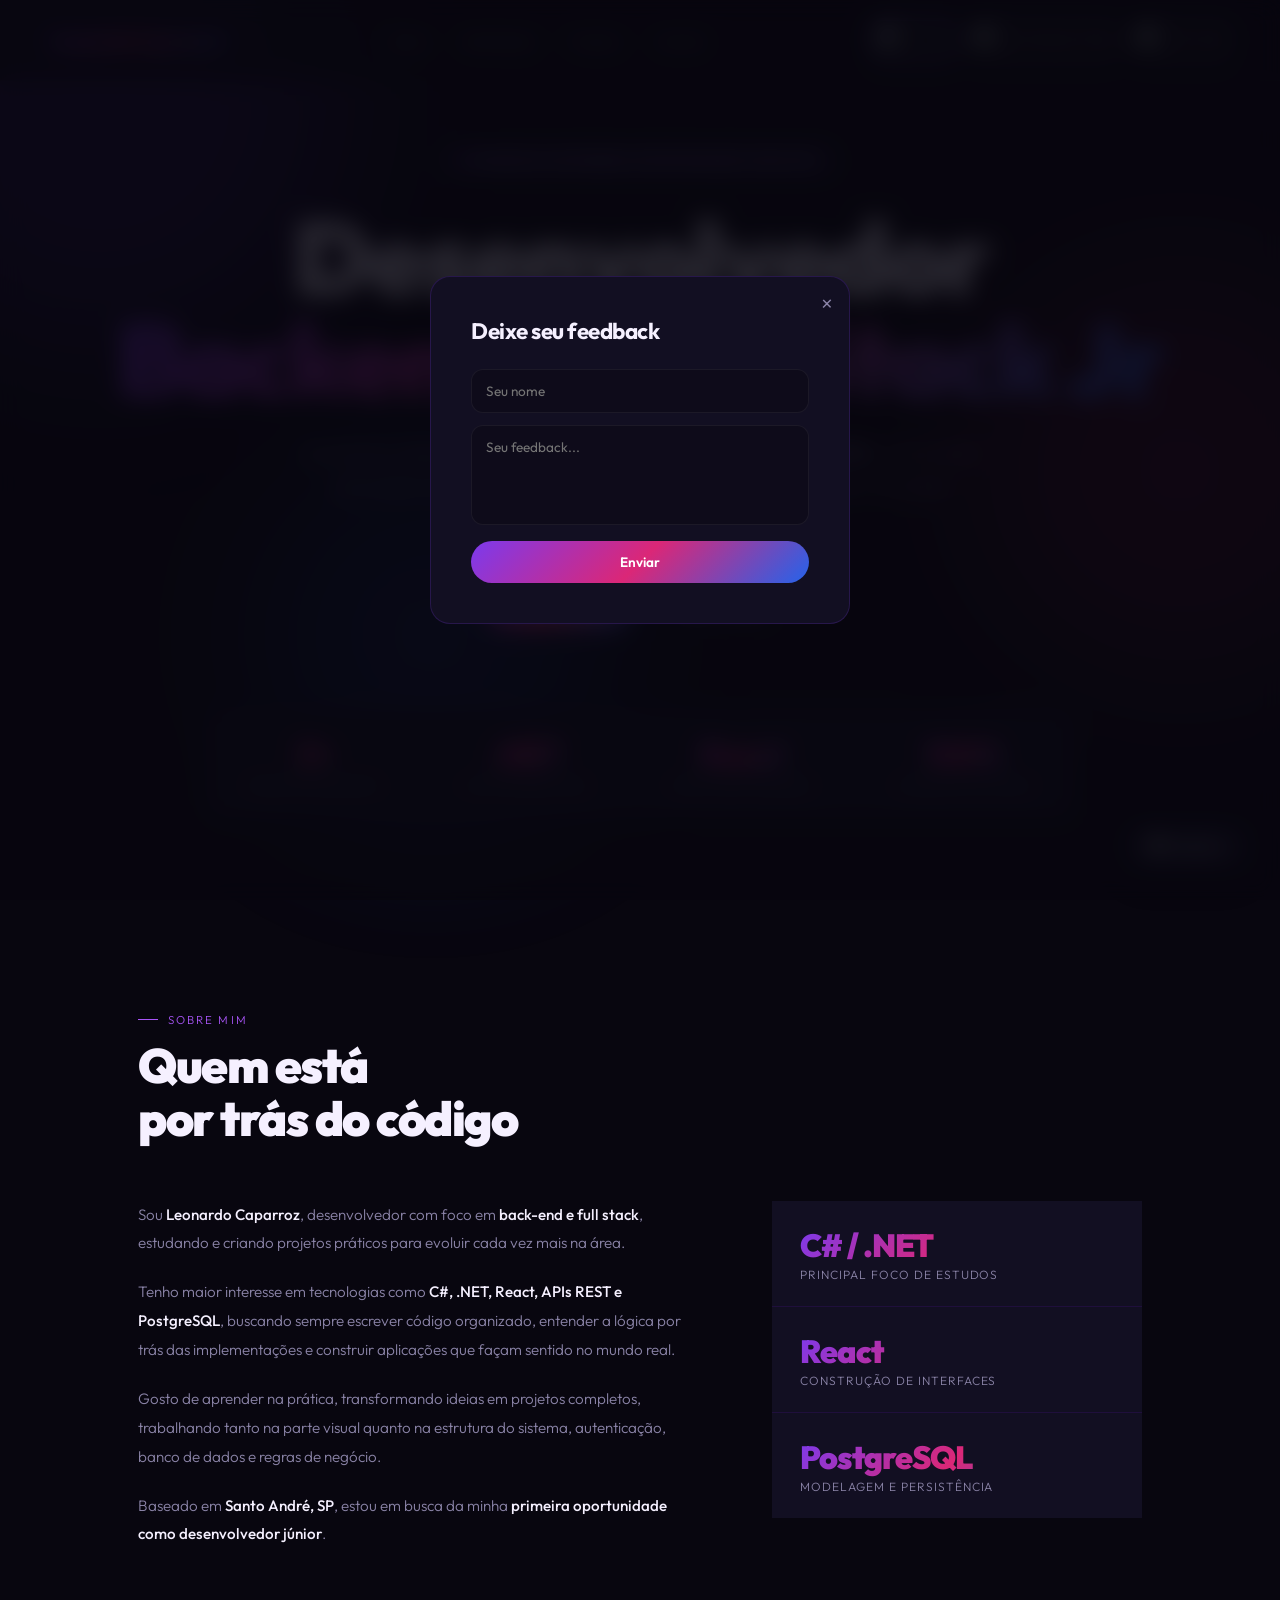
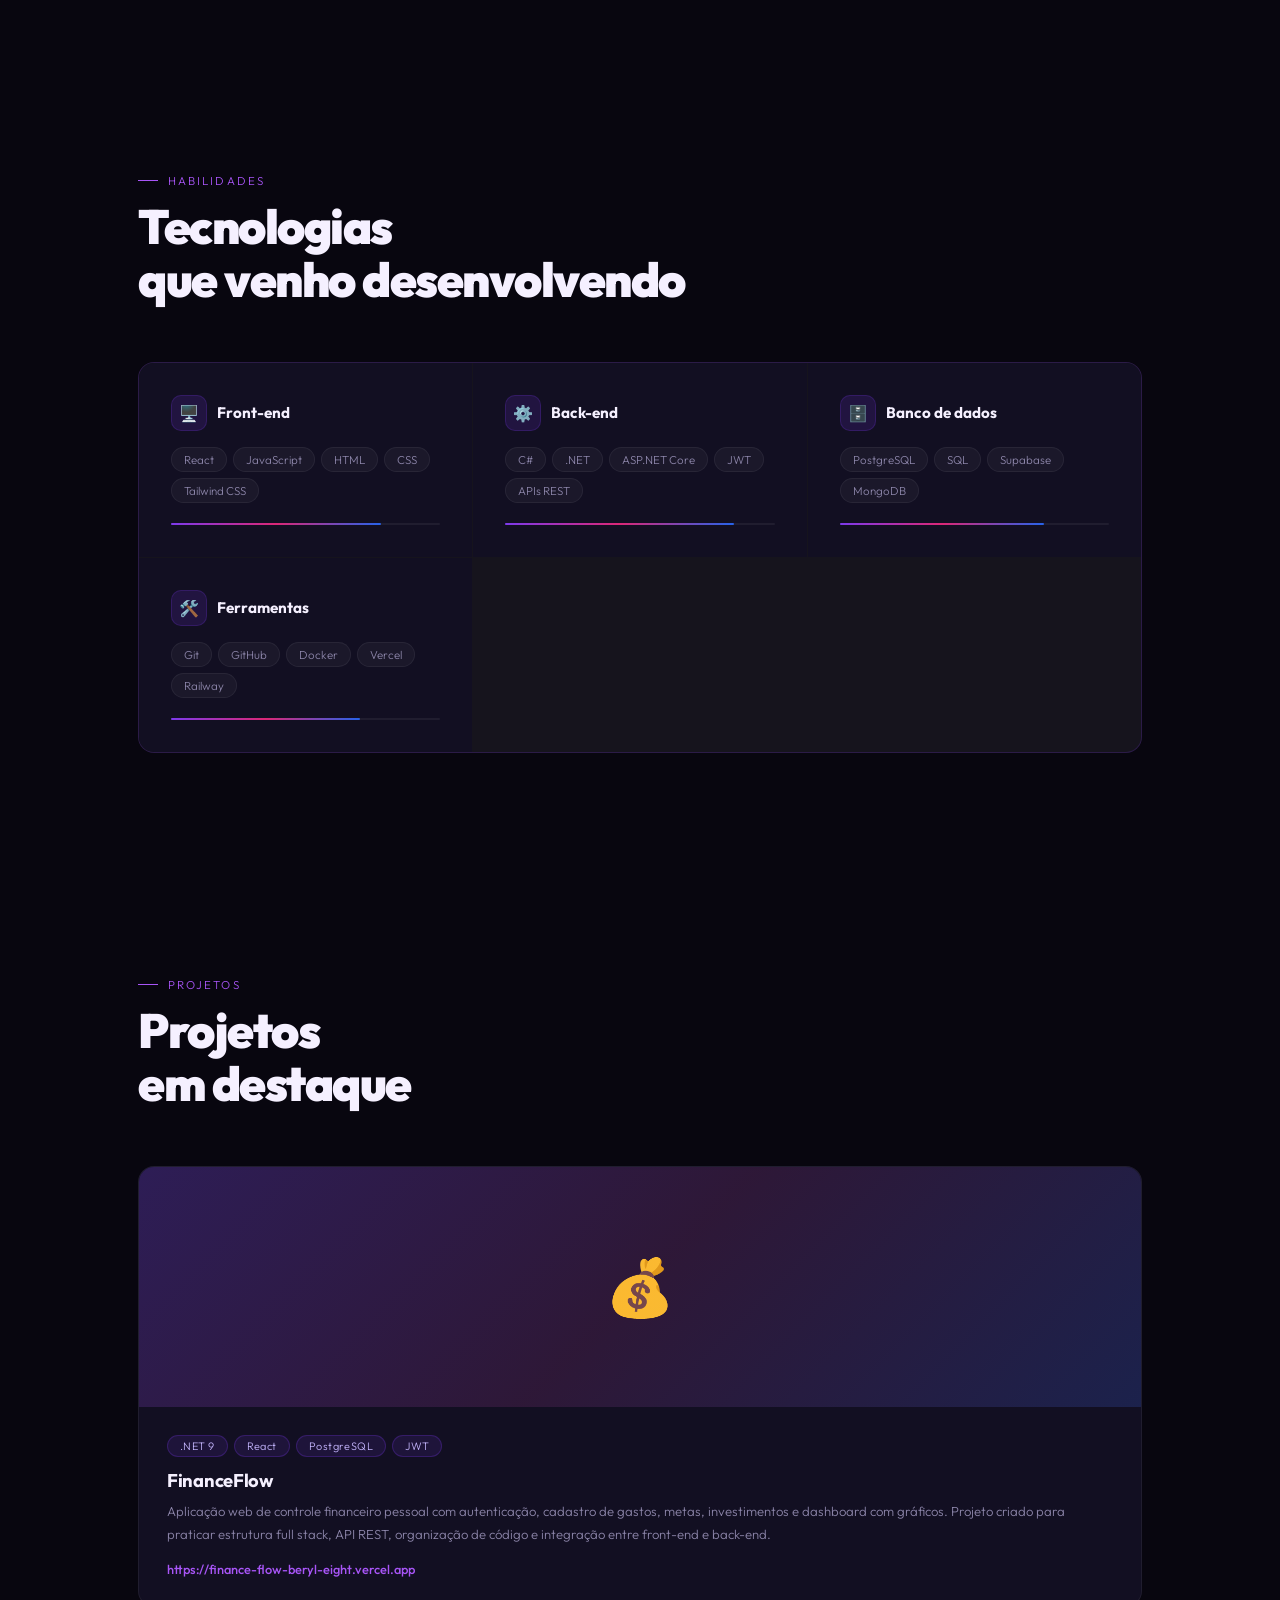
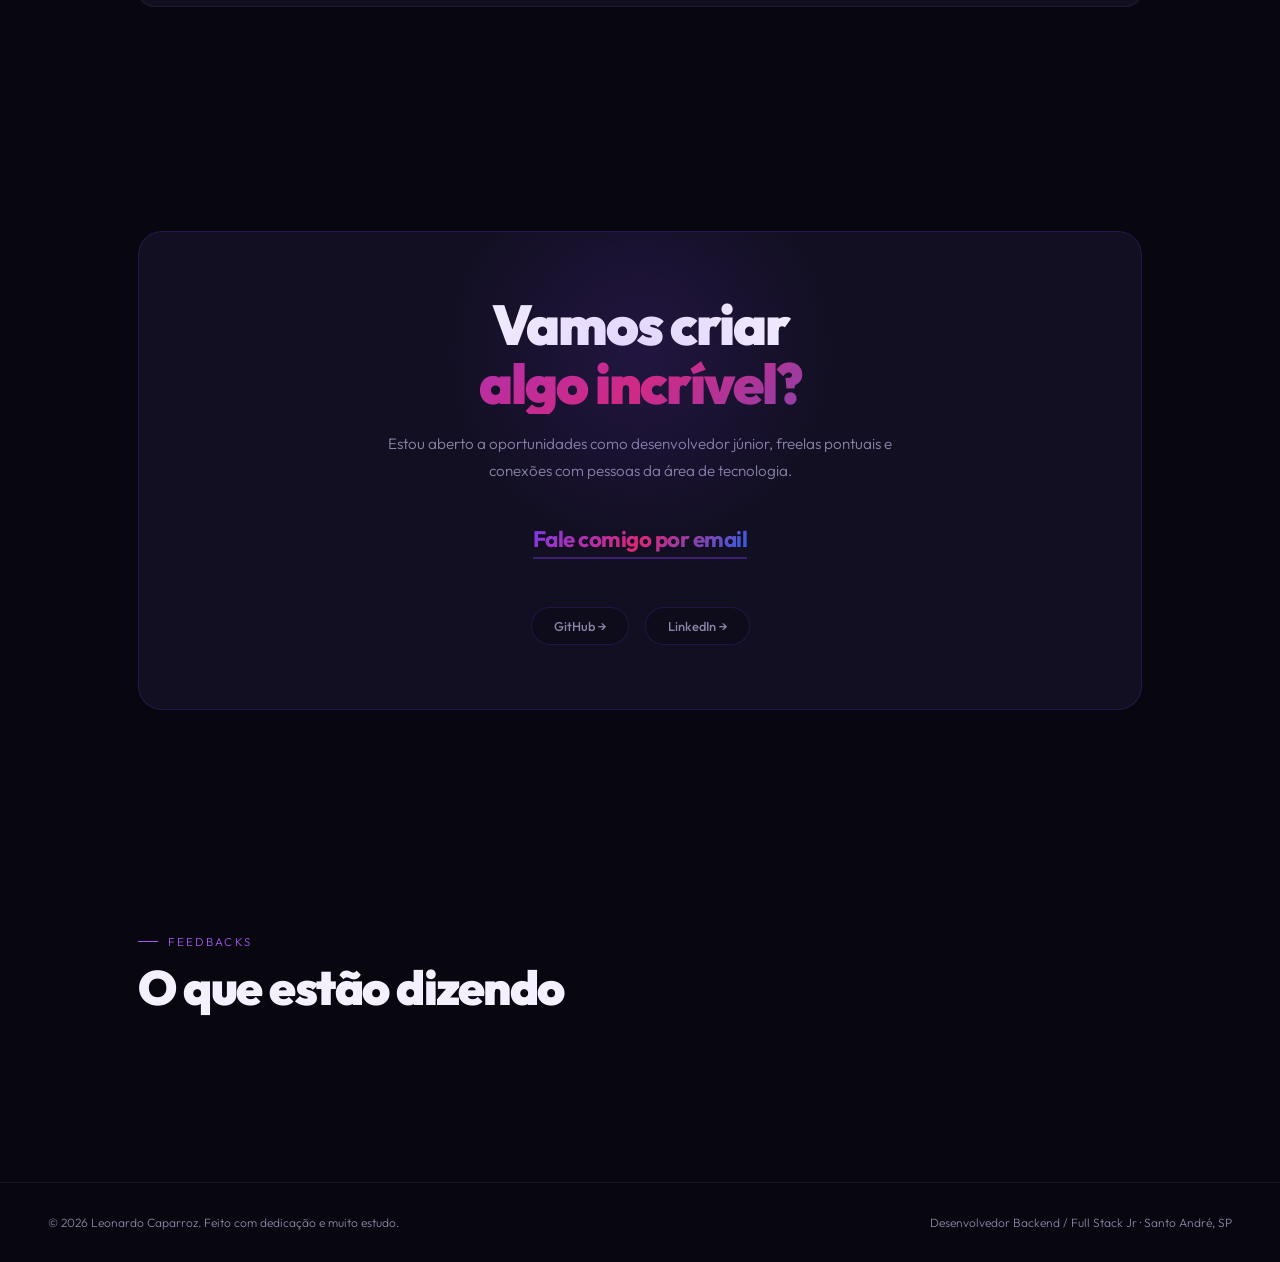
==== commit 6287ff8a: "adicionando renderFeedbacks() para atualizar a exibição dos feedbacks" ====
--- a/index.html
+++ b/index.html
@@ -289,7 +289,13 @@
     </div>
   </div>
 </section>
-
+<section class="section" id="feedbacks">
+
+    <div class="s-label">Feedbacks</div>
+    <h2 class="s-title">O que estão dizendo</h2>
+
+    <div id="feedbackList" class="feedback-list"></div>
+</section>
 <footer>
   <span data-i18n="footer1">© 2026 Leonardo Caparroz. Feito com dedicação e muito estudo.</span>
   <span data-i18n="footer2">Desenvolvedor Backend / Full Stack Jr · Santo André, SP</span>
@@ -487,5 +493,96 @@
   setLanguage(savedLang);
 </script>
 
+<button id="feedbackBtn" class="feedback-btn">💬 Feedback</button>
+
+<div id="feedbackModal" class="feedback-modal">
+  <div class="feedback-content">
+    <span class="close-feedback">&times;</span>
+    <h2>Deixe seu feedback</h2>
+
+    <form id="feedbackForm">
+      <input type="text" id="name" placeholder="Seu nome" required />
+      <textarea id="message" placeholder="Seu feedback..." required></textarea>
+      <button type="submit">Enviar</button>
+    </form>
+
+    <p id="feedbackSuccess" class="hidden">✅ Feedback enviado com sucesso!</p>
+  </div>
+</div>
+
+<script>
+  // =========================
+  // FEEDBACK (NOVO)
+  // =========================
+
+  const feedbackBtn = document.getElementById("feedbackBtn");
+  const feedbackModal = document.getElementById("feedbackModal");
+  const closeFeedback = document.querySelector(".close-feedback");
+  const feedbackForm = document.getElementById("feedbackForm");
+  const feedbackSuccess = document.getElementById("feedbackSuccess");
+
+  feedbackBtn.onclick = () => {
+    feedbackModal.style.display = "flex";
+  };
+
+  closeFeedback.onclick = () => {
+    feedbackModal.style.display = "none";
+  };
+
+  window.addEventListener("click", (e) => {
+    if (e.target === feedbackModal) {
+      feedbackModal.style.display = "none";
+    }
+  });
+
+  feedbackForm.addEventListener("submit", (e) => {
+    e.preventDefault();
+
+    const name = document.getElementById("name").value;
+    const message = document.getElementById("message").value;
+
+    const feedbacks = JSON.parse(localStorage.getItem("feedbacks")) || [];
+
+    feedbacks.push({
+      name,
+      message,
+      date: new Date()
+    });
+
+    localStorage.setItem("feedbacks", JSON.stringify(feedbacks));
+
+    renderFeedbacks();
+
+    feedbackSuccess.classList.remove("hidden");
+    feedbackForm.reset();
+
+    setTimeout(() => {
+      feedbackModal.style.display = "none";
+      feedbackSuccess.classList.add("hidden");
+    }, 2000);
+  });
+
+
+  const feedbackList = document.getElementById("feedbackList");
+
+function renderFeedbacks() {
+  const feedbacks = JSON.parse(localStorage.getItem("feedbacks")) || [];
+
+  feedbackList.innerHTML = "";
+
+  feedbacks.slice().reverse().forEach((fb) => {
+    const div = document.createElement("div");
+    div.classList.add("feedback-item");
+
+    div.innerHTML = `
+      <strong>${fb.name}</strong>
+      <p>${fb.message}</p>
+    `;
+
+    feedbackList.appendChild(div);
+  });
+}
+renderFeedbacks();
+</script>
 </body>
 </html>
--- a/style.css
+++ b/style.css
@@ -1,475 +1,686 @@
 
-    *,*::before,*::after{box-sizing:border-box;margin:0;padding:0}
-    :root{
-        --bg:#08060f;
-        --bg2:#0e0b1a;
-        --card:#120f22;
-        --card2:#1a1630;
-        --grad:linear-gradient(135deg,#7c3aed,#db2777,#2563eb);
-        --grad2:linear-gradient(135deg,#7c3aed 0%,#db2777 50%,#2563eb 100%);
-        --text:#f5f0ff;
-        --muted:#8b84a8;
-        --border:rgba(124,58,237,0.2);
-        --border2:rgba(255,255,255,0.06);
-    }
-    html{scroll-behavior:smooth}
-    body{
-        background:var(--bg);
+        *,*::before,*::after{box-sizing:border-box;margin:0;padding:0}
+        :root{
+            --bg:#08060f;
+            --bg2:#0e0b1a;
+            --card:#120f22;
+            --card2:#1a1630;
+            --grad:linear-gradient(135deg,#7c3aed,#db2777,#2563eb);
+            --grad2:linear-gradient(135deg,#7c3aed 0%,#db2777 50%,#2563eb 100%);
+            --text:#f5f0ff;
+            --muted:#8b84a8;
+            --border:rgba(124,58,237,0.2);
+            --border2:rgba(255,255,255,0.06);
+        }
+        html{scroll-behavior:smooth}
+        body{
+            background:var(--bg);
+            color:var(--text);
+            font-family:'Outfit',sans-serif;
+            font-weight:300;
+            overflow-x:hidden
+        }
+
+        .orb{position:fixed;border-radius:50%;pointer-events:none;z-index:0;filter:blur(80px);opacity:0.25}
+        .orb1{width:500px;height:500px;background:#7c3aed;top:-150px;left:-150px}
+        .orb2{width:400px;height:400px;background:#db2777;top:30%;right:-100px}
+        .orb3{width:350px;height:350px;background:#2563eb;bottom:10%;left:20%}
+
+        nav{
+            position:fixed;top:0;left:0;right:0;z-index:100;
+            display:flex;justify-content:space-between;align-items:center;
+            padding:1.25rem 3rem;
+            background:rgba(8,6,15,0.7);
+            backdrop-filter:blur(20px);
+            border-bottom:1px solid var(--border2);
+        }
+        .nav-logo{
+            font-weight:900;font-size:1.1rem;letter-spacing:-0.5px;
+            background:var(--grad);
+            -webkit-background-clip:text;
+            -webkit-text-fill-color:transparent;
+            background-clip:text;
+        }
+        .nav-links{display:flex;gap:2rem;list-style:none}
+        .nav-links a{
+            color:var(--muted);
+            text-decoration:none;
+            font-size:0.82rem;
+            font-weight:400;
+            letter-spacing:0.04em;
+            transition:color 0.2s;
+        }
+        .nav-links a:hover{color:var(--text)}
+
+        .hero{
+            min-height:100vh;
+            display:flex;
+            flex-direction:column;
+            justify-content:center;
+            align-items:center;
+            text-align:center;
+            padding:8rem 2rem 4rem;
+            position:relative;
+            z-index:1;
+        }
+        .hero-badge{
+            display:inline-flex;
+            align-items:center;
+            gap:8px;
+            padding:6px 18px;
+            border-radius:100px;
+            margin-bottom:2rem;
+            border:1px solid var(--border);
+            background:rgba(124,58,237,0.1);
+            font-size:0.75rem;
+            font-weight:500;
+            letter-spacing:0.1em;
+            text-transform:uppercase;
+            color:#c4b5fd;
+        }
+        .hero-badge-dot{
+            width:6px;height:6px;border-radius:50%;
+            background:#a855f7;
+            animation:pulse 2s infinite;
+            display:inline-block
+        }
+        @keyframes pulse{
+            0%,100%{opacity:1}
+            50%{opacity:0.3}
+        }
+
+        .hero h1{
+            font-size:clamp(3rem,8vw,6.5rem);
+            font-weight:900;
+            line-height:1;
+            letter-spacing:-3px;
+            margin-bottom:1.5rem;
+            color:var(--text)
+        }
+        .grad-text{
+            background:var(--grad2);
+            -webkit-background-clip:text;
+            -webkit-text-fill-color:transparent;
+            background-clip:text;
+            display:block
+        }
+        .hero-sub{
+        font-size:clamp(1rem,2vw,1.15rem);
+        color:var(--muted);
+        max-width:700px;
+        line-height:1.8;
+        margin-bottom:3rem;
+        font-weight:300
+        }
+        .hero-ctas{
+        display:flex;
+        gap:1rem;
+        justify-content:center;
+        flex-wrap:wrap;
+        margin-bottom:5rem
+        }
+
+        .btn-grad{
+        padding:13px 32px;
+        border-radius:100px;
+        border:none;
+        cursor:pointer;
+        font-family:'Outfit',sans-serif;
+        font-size:0.88rem;
+        font-weight:600;
+        background:var(--grad);
+        color:#fff;
+        text-decoration:none;
+        transition:opacity 0.2s,transform 0.15s;
+        letter-spacing:0.02em;
+        }
+        .btn-grad:hover{opacity:0.9;transform:translateY(-2px)}
+        .btn-ghost{
+        padding:13px 32px;
+        border-radius:100px;
+        cursor:pointer;
+        font-family:'Outfit',sans-serif;
+        font-size:0.88rem;
+        font-weight:500;
+        background:transparent;
         color:var(--text);
-        font-family:'Outfit',sans-serif;
-        font-weight:300;
-        overflow-x:hidden
-    }
-
-    .orb{position:fixed;border-radius:50%;pointer-events:none;z-index:0;filter:blur(80px);opacity:0.25}
-    .orb1{width:500px;height:500px;background:#7c3aed;top:-150px;left:-150px}
-    .orb2{width:400px;height:400px;background:#db2777;top:30%;right:-100px}
-    .orb3{width:350px;height:350px;background:#2563eb;bottom:10%;left:20%}
-
-    nav{
-        position:fixed;top:0;left:0;right:0;z-index:100;
-        display:flex;justify-content:space-between;align-items:center;
-        padding:1.25rem 3rem;
-        background:rgba(8,6,15,0.7);
-        backdrop-filter:blur(20px);
-        border-bottom:1px solid var(--border2);
-    }
-    .nav-logo{
-        font-weight:900;font-size:1.1rem;letter-spacing:-0.5px;
+        text-decoration:none;
+        border:1px solid var(--border);
+        transition:border-color 0.2s,transform 0.15s;
+        }
+        .btn-ghost:hover{border-color:rgba(124,58,237,0.6);transform:translateY(-2px)}
+
+        .stats-row{
+        display:flex;
+        gap:0;
+        border:1px solid var(--border);
+        border-radius:16px;
+        overflow:hidden;
+        background:var(--card);
+        width:fit-content;
+        margin:0 auto
+        }
+        .stat-box{
+        padding:1.5rem 2.5rem;
+        text-align:center;
+        border-right:1px solid var(--border2)
+        }
+        .stat-box:last-child{border-right:none}
+        .stat-n{
+        font-size:2rem;
+        font-weight:900;
+        letter-spacing:-1px;
+        background:var(--grad);
+        -webkit-background-clip:text;
+        -webkit-text-fill-color:transparent;
+        background-clip:text
+        }
+        .stat-l{
+        font-size:0.72rem;
+        color:var(--muted);
+        letter-spacing:0.08em;
+        text-transform:uppercase;
+        margin-top:4px
+        }
+
+        .section{
+        max-width:1100px;
+        margin:0 auto;
+        padding:7rem 3rem;
+        position:relative;
+        z-index:1
+        }
+        .s-label{
+        font-size:0.72rem;
+        color:#a855f7;
+        letter-spacing:0.18em;
+        text-transform:uppercase;
+        margin-bottom:0.75rem;
+        display:flex;
+        align-items:center;
+        gap:10px
+        }
+        .s-label::before{
+        content:'';
+        width:20px;
+        height:1px;
+        background:#a855f7
+        }
+        .s-title{
+        font-size:clamp(2rem,4vw,3rem);
+        font-weight:900;
+        letter-spacing:-1.5px;
+        margin-bottom:3.5rem;
+        line-height:1.1
+        }
+
+        .about-wrap{
+        display:grid;
+        grid-template-columns:3fr 2fr;
+        gap:5rem;
+        align-items:start
+        }
+        .about-body{
+        color:var(--muted);
+        font-size:0.95rem;
+        line-height:1.9
+        }
+        .about-body p+p{margin-top:1.25rem}
+        .about-body strong{color:var(--text);font-weight:500}
+        .about-cards{
+        display:flex;
+        flex-direction:column;
+        gap:1px;
+        background:var(--border)
+        }
+        .acard{
+        background:var(--card);
+        padding:1.5rem 1.75rem;
+        transition:background 0.2s
+        }
+        .acard:hover{background:var(--card2)}
+        .acard-n{
+        font-size:2rem;
+        font-weight:900;
+        letter-spacing:-1px;
+        background:var(--grad);
+        -webkit-background-clip:text;
+        -webkit-text-fill-color:transparent;
+        background-clip:text
+        }
+        .acard-l{
+        font-size:0.75rem;
+        color:var(--muted);
+        text-transform:uppercase;
+        letter-spacing:0.08em;
+        margin-top:2px
+        }
+
+        .skills-wrap{
+        display:grid;
+        grid-template-columns:repeat(auto-fill,minmax(260px,1fr));
+        gap:1px;
+        background:var(--border2);
+        border:1px solid var(--border);
+        border-radius:16px;
+        overflow:hidden
+        }
+        .sk-card{
+        background:var(--card);
+        padding:2rem;
+        transition:background 0.2s
+        }
+        .sk-card:hover{background:var(--card2)}
+        .sk-head{
+        display:flex;
+        align-items:center;
+        gap:10px;
+        margin-bottom:1rem
+        }
+        .sk-icon{
+        width:36px;height:36px;border-radius:10px;
+        display:flex;align-items:center;justify-content:center;
+        font-size:1rem;
+        background:rgba(124,58,237,0.15);
+        border:1px solid var(--border)
+        }
+        .sk-name{font-weight:700;font-size:0.95rem}
+        .sk-items{display:flex;flex-wrap:wrap;gap:6px}
+        .sk-pill{
+        font-size:0.72rem;
+        padding:4px 12px;
+        border-radius:100px;
+        background:rgba(255,255,255,0.04);
+        border:1px solid var(--border2);
+        color:var(--muted)
+        }
+        .sk-bar{
+        margin-top:1.25rem;
+        height:2px;
+        background:var(--border2);
+        border-radius:2px
+        }
+        .sk-fill{height:100%;border-radius:2px;background:var(--grad)}
+
+        .proj-grid{
+        display:grid;
+        grid-template-columns:1fr 1fr;
+        gap:1.5rem
+        }
+        .pcard{
+        background:var(--card);
+        border:1px solid var(--border2);
+        border-radius:16px;
+        overflow:hidden;
+        transition:border-color 0.25s,transform 0.25s
+        }
+        .pcard:first-child{grid-column:1/-1}
+        .pcard:hover{
+        border-color:var(--border);
+        transform:translateY(-5px)
+        }
+        .pcard-top{
+        height:180px;
+        background:var(--card2);
+        display:flex;
+        align-items:center;
+        justify-content:center;
+        font-size:3.5rem;
+        position:relative;
+        overflow:hidden
+        }
+        .pcard:first-child .pcard-top{height:240px}
+        .pcard-top-grad{
+        position:absolute;
+        inset:0;
+        background:linear-gradient(135deg,rgba(124,58,237,0.2),rgba(219,39,119,0.1),rgba(37,99,235,0.15))
+        }
+        .pcard-body{padding:1.75rem}
+        .pcard-tags{
+        display:flex;
+        flex-wrap:wrap;
+        gap:6px;
+        margin-bottom:0.75rem
+        }
+        .pcard-tag{
+        font-size:0.68rem;
+        padding:3px 12px;
+        border-radius:100px;
+        background:rgba(124,58,237,0.12);
+        color:#c4b5fd;
+        border:1px solid rgba(124,58,237,0.25);
+        letter-spacing:0.04em
+        }
+        .pcard-title{
+        font-size:1.15rem;
+        font-weight:700;
+        letter-spacing:-0.3px;
+        margin-bottom:0.5rem
+        }
+        .pcard-desc{
+        font-size:0.82rem;
+        color:var(--muted);
+        line-height:1.75
+        }
+        .pcard-link{
+        display:inline-flex;
+        align-items:center;
+        gap:6px;
+        margin-top:1rem;
+        font-size:0.8rem;
+        font-weight:500;
+        color:#a855f7;
+        text-decoration:none;
+        transition:gap 0.2s
+        }
+        .pcard:hover .pcard-link{gap:10px}
+
+        .contact-wrap{
+        background:var(--card);
+        border:1px solid var(--border);
+        border-radius:24px;
+        padding:4rem;
+        text-align:center;
+        position:relative;
+        overflow:hidden
+        }
+        .contact-wrap::before{
+        content:'';
+        position:absolute;
+        top:-80px;
+        left:50%;
+        transform:translateX(-50%);
+        width:400px;
+        height:400px;
+        border-radius:50%;
+        background:radial-gradient(circle,rgba(124,58,237,0.15) 0%,transparent 70%);
+        pointer-events:none
+        }
+        .contact-title{
+        font-size:clamp(2rem,5vw,3.5rem);
+        font-weight:900;
+        letter-spacing:-2px;
+        margin-bottom:1rem;
+        line-height:1.05
+        }
+        .contact-sub{
+        font-size:0.95rem;
+        color:var(--muted);
+        max-width:520px;
+        margin:0 auto 2.5rem;
+        line-height:1.8
+        }
+        .contact-email{
+        display:inline-block;
+        font-size:clamp(1rem,2.5vw,1.4rem);
+        font-weight:700;
         background:var(--grad);
         -webkit-background-clip:text;
         -webkit-text-fill-color:transparent;
         background-clip:text;
-    }
-    .nav-links{display:flex;gap:2rem;list-style:none}
-    .nav-links a{
-        color:var(--muted);
         text-decoration:none;
-        font-size:0.82rem;
-        font-weight:400;
-        letter-spacing:0.04em;
-        transition:color 0.2s;
-    }
-    .nav-links a:hover{color:var(--text)}
-
-    .hero{
-        min-height:100vh;
-        display:flex;
-        flex-direction:column;
+        margin-bottom:3rem;
+        letter-spacing:-0.5px;
+        border-bottom:2px solid rgba(124,58,237,0.4);
+        padding-bottom:4px
+        }
+        .contact-socials{
+        display:flex;
         justify-content:center;
-        align-items:center;
-        text-align:center;
-        padding:8rem 2rem 4rem;
-        position:relative;
-        z-index:1;
-    }
-    .hero-badge{
+        gap:1rem;
+        flex-wrap:wrap
+        }
+        .social-link{
         display:inline-flex;
         align-items:center;
         gap:8px;
-        padding:6px 18px;
+        padding:10px 22px;
+        border:1px solid var(--border);
         border-radius:100px;
-        margin-bottom:2rem;
-        border:1px solid var(--border);
-        background:rgba(124,58,237,0.1);
+        color:var(--muted);
+        text-decoration:none;
+        font-size:0.8rem;
+        font-weight:500;
+        background:var(--bg2);
+        transition:border-color 0.2s,color 0.2s,transform 0.15s
+        }
+        .social-link:hover{
+        border-color:rgba(168,85,247,0.5);
+        color:#c4b5fd;
+        transform:translateY(-2px)
+        }
+
+        footer{
+        border-top:1px solid var(--border2);
+        padding:2rem 3rem;
+        display:flex;
+        justify-content:space-between;
         font-size:0.75rem;
-        font-weight:500;
-        letter-spacing:0.1em;
-        text-transform:uppercase;
-        color:#c4b5fd;
-    }
-    .hero-badge-dot{
-        width:6px;height:6px;border-radius:50%;
-        background:#a855f7;
-        animation:pulse 2s infinite;
-        display:inline-block
-    }
-    @keyframes pulse{
-        0%,100%{opacity:1}
-        50%{opacity:0.3}
-    }
-
-    .hero h1{
-        font-size:clamp(3rem,8vw,6.5rem);
-        font-weight:900;
-        line-height:1;
-        letter-spacing:-3px;
-        margin-bottom:1.5rem;
-        color:var(--text)
-    }
-    .grad-text{
-        background:var(--grad2);
-        -webkit-background-clip:text;
-        -webkit-text-fill-color:transparent;
-        background-clip:text;
-        display:block
-    }
-    .hero-sub{
-    font-size:clamp(1rem,2vw,1.15rem);
-    color:var(--muted);
-    max-width:700px;
-    line-height:1.8;
-    margin-bottom:3rem;
-    font-weight:300
-    }
-    .hero-ctas{
-    display:flex;
-    gap:1rem;
-    justify-content:center;
-    flex-wrap:wrap;
-    margin-bottom:5rem
-    }
-
-    .btn-grad{
-    padding:13px 32px;
-    border-radius:100px;
-    border:none;
-    cursor:pointer;
-    font-family:'Outfit',sans-serif;
-    font-size:0.88rem;
-    font-weight:600;
-    background:var(--grad);
-    color:#fff;
-    text-decoration:none;
-    transition:opacity 0.2s,transform 0.15s;
-    letter-spacing:0.02em;
-    }
-    .btn-grad:hover{opacity:0.9;transform:translateY(-2px)}
-    .btn-ghost{
-    padding:13px 32px;
-    border-radius:100px;
-    cursor:pointer;
-    font-family:'Outfit',sans-serif;
-    font-size:0.88rem;
-    font-weight:500;
-    background:transparent;
-    color:var(--text);
-    text-decoration:none;
-    border:1px solid var(--border);
-    transition:border-color 0.2s,transform 0.15s;
-    }
-    .btn-ghost:hover{border-color:rgba(124,58,237,0.6);transform:translateY(-2px)}
-
-    .stats-row{
-    display:flex;
-    gap:0;
-    border:1px solid var(--border);
-    border-radius:16px;
-    overflow:hidden;
-    background:var(--card);
-    width:fit-content;
-    margin:0 auto
-    }
-    .stat-box{
-    padding:1.5rem 2.5rem;
-    text-align:center;
-    border-right:1px solid var(--border2)
-    }
-    .stat-box:last-child{border-right:none}
-    .stat-n{
-    font-size:2rem;
-    font-weight:900;
-    letter-spacing:-1px;
-    background:var(--grad);
-    -webkit-background-clip:text;
-    -webkit-text-fill-color:transparent;
-    background-clip:text
-    }
-    .stat-l{
-    font-size:0.72rem;
-    color:var(--muted);
-    letter-spacing:0.08em;
-    text-transform:uppercase;
-    margin-top:4px
-    }
-
-    .section{
-    max-width:1100px;
-    margin:0 auto;
-    padding:7rem 3rem;
-    position:relative;
-    z-index:1
-    }
-    .s-label{
-    font-size:0.72rem;
-    color:#a855f7;
-    letter-spacing:0.18em;
-    text-transform:uppercase;
-    margin-bottom:0.75rem;
-    display:flex;
-    align-items:center;
-    gap:10px
-    }
-    .s-label::before{
-    content:'';
-    width:20px;
-    height:1px;
-    background:#a855f7
-    }
-    .s-title{
-    font-size:clamp(2rem,4vw,3rem);
-    font-weight:900;
-    letter-spacing:-1.5px;
-    margin-bottom:3.5rem;
-    line-height:1.1
-    }
-
-    .about-wrap{
-    display:grid;
-    grid-template-columns:3fr 2fr;
-    gap:5rem;
-    align-items:start
-    }
-    .about-body{
-    color:var(--muted);
-    font-size:0.95rem;
-    line-height:1.9
-    }
-    .about-body p+p{margin-top:1.25rem}
-    .about-body strong{color:var(--text);font-weight:500}
-    .about-cards{
-    display:flex;
-    flex-direction:column;
-    gap:1px;
-    background:var(--border)
-    }
-    .acard{
-    background:var(--card);
-    padding:1.5rem 1.75rem;
-    transition:background 0.2s
-    }
-    .acard:hover{background:var(--card2)}
-    .acard-n{
-    font-size:2rem;
-    font-weight:900;
-    letter-spacing:-1px;
-    background:var(--grad);
-    -webkit-background-clip:text;
-    -webkit-text-fill-color:transparent;
-    background-clip:text
-    }
-    .acard-l{
-    font-size:0.75rem;
-    color:var(--muted);
-    text-transform:uppercase;
-    letter-spacing:0.08em;
-    margin-top:2px
-    }
-
-    .skills-wrap{
-    display:grid;
-    grid-template-columns:repeat(auto-fill,minmax(260px,1fr));
-    gap:1px;
-    background:var(--border2);
-    border:1px solid var(--border);
-    border-radius:16px;
-    overflow:hidden
-    }
-    .sk-card{
-    background:var(--card);
-    padding:2rem;
-    transition:background 0.2s
-    }
-    .sk-card:hover{background:var(--card2)}
-    .sk-head{
-    display:flex;
-    align-items:center;
-    gap:10px;
-    margin-bottom:1rem
-    }
-    .sk-icon{
-    width:36px;height:36px;border-radius:10px;
-    display:flex;align-items:center;justify-content:center;
-    font-size:1rem;
-    background:rgba(124,58,237,0.15);
-    border:1px solid var(--border)
-    }
-    .sk-name{font-weight:700;font-size:0.95rem}
-    .sk-items{display:flex;flex-wrap:wrap;gap:6px}
-    .sk-pill{
-    font-size:0.72rem;
-    padding:4px 12px;
-    border-radius:100px;
-    background:rgba(255,255,255,0.04);
-    border:1px solid var(--border2);
-    color:var(--muted)
-    }
-    .sk-bar{
-    margin-top:1.25rem;
-    height:2px;
-    background:var(--border2);
-    border-radius:2px
-    }
-    .sk-fill{height:100%;border-radius:2px;background:var(--grad)}
-
-    .proj-grid{
-    display:grid;
-    grid-template-columns:1fr 1fr;
-    gap:1.5rem
-    }
-    .pcard{
-    background:var(--card);
-    border:1px solid var(--border2);
-    border-radius:16px;
-    overflow:hidden;
-    transition:border-color 0.25s,transform 0.25s
-    }
-    .pcard:first-child{grid-column:1/-1}
-    .pcard:hover{
-    border-color:var(--border);
-    transform:translateY(-5px)
-    }
-    .pcard-top{
-    height:180px;
-    background:var(--card2);
-    display:flex;
-    align-items:center;
-    justify-content:center;
-    font-size:3.5rem;
-    position:relative;
-    overflow:hidden
-    }
-    .pcard:first-child .pcard-top{height:240px}
-    .pcard-top-grad{
-    position:absolute;
-    inset:0;
-    background:linear-gradient(135deg,rgba(124,58,237,0.2),rgba(219,39,119,0.1),rgba(37,99,235,0.15))
-    }
-    .pcard-body{padding:1.75rem}
-    .pcard-tags{
-    display:flex;
-    flex-wrap:wrap;
-    gap:6px;
-    margin-bottom:0.75rem
-    }
-    .pcard-tag{
-    font-size:0.68rem;
-    padding:3px 12px;
-    border-radius:100px;
-    background:rgba(124,58,237,0.12);
-    color:#c4b5fd;
-    border:1px solid rgba(124,58,237,0.25);
-    letter-spacing:0.04em
-    }
-    .pcard-title{
-    font-size:1.15rem;
-    font-weight:700;
-    letter-spacing:-0.3px;
-    margin-bottom:0.5rem
-    }
-    .pcard-desc{
-    font-size:0.82rem;
-    color:var(--muted);
-    line-height:1.75
-    }
-    .pcard-link{
-    display:inline-flex;
-    align-items:center;
-    gap:6px;
-    margin-top:1rem;
-    font-size:0.8rem;
-    font-weight:500;
-    color:#a855f7;
-    text-decoration:none;
-    transition:gap 0.2s
-    }
-    .pcard:hover .pcard-link{gap:10px}
-
-    .contact-wrap{
-    background:var(--card);
-    border:1px solid var(--border);
-    border-radius:24px;
-    padding:4rem;
-    text-align:center;
-    position:relative;
-    overflow:hidden
-    }
-    .contact-wrap::before{
-    content:'';
-    position:absolute;
-    top:-80px;
-    left:50%;
-    transform:translateX(-50%);
-    width:400px;
-    height:400px;
-    border-radius:50%;
-    background:radial-gradient(circle,rgba(124,58,237,0.15) 0%,transparent 70%);
-    pointer-events:none
-    }
-    .contact-title{
-    font-size:clamp(2rem,5vw,3.5rem);
-    font-weight:900;
-    letter-spacing:-2px;
-    margin-bottom:1rem;
-    line-height:1.05
-    }
-    .contact-sub{
-    font-size:0.95rem;
-    color:var(--muted);
-    max-width:520px;
-    margin:0 auto 2.5rem;
-    line-height:1.8
-    }
-    .contact-email{
-    display:inline-block;
-    font-size:clamp(1rem,2.5vw,1.4rem);
-    font-weight:700;
-    background:var(--grad);
-    -webkit-background-clip:text;
-    -webkit-text-fill-color:transparent;
-    background-clip:text;
-    text-decoration:none;
-    margin-bottom:3rem;
-    letter-spacing:-0.5px;
-    border-bottom:2px solid rgba(124,58,237,0.4);
-    padding-bottom:4px
-    }
-    .contact-socials{
-    display:flex;
-    justify-content:center;
-    gap:1rem;
-    flex-wrap:wrap
-    }
-    .social-link{
-    display:inline-flex;
-    align-items:center;
-    gap:8px;
-    padding:10px 22px;
-    border:1px solid var(--border);
-    border-radius:100px;
-    color:var(--muted);
-    text-decoration:none;
-    font-size:0.8rem;
-    font-weight:500;
-    background:var(--bg2);
-    transition:border-color 0.2s,color 0.2s,transform 0.15s
-    }
-    .social-link:hover{
-    border-color:rgba(168,85,247,0.5);
-    color:#c4b5fd;
-    transform:translateY(-2px)
-    }
-
-    footer{
-    border-top:1px solid var(--border2);
-    padding:2rem 3rem;
-    display:flex;
-    justify-content:space-between;
-    font-size:0.75rem;
-    color:var(--muted);
-    position:relative;
-    z-index:1
-    }
-
-    @media(max-width:768px){
-    nav{padding:1rem 1.5rem}
-    .nav-links{display:none}
-    .section{padding:4rem 1.5rem}
-    .about-wrap{grid-template-columns:1fr}
-    .proj-grid{grid-template-columns:1fr}
-    .pcard:first-child{grid-column:auto}
-    .stats-row{flex-direction:column;width:100%}
-    .stat-box{border-right:none;border-bottom:1px solid var(--border2)}
-    .contact-wrap{padding:2.5rem 1.5rem}
-    footer{flex-direction:column;gap:0.5rem;padding:1.5rem}
+        color:var(--muted);
+        position:relative;
+        z-index:1
+        }
+
+        @media(max-width:768px){
+        nav{padding:1rem 1.5rem}
+        .nav-links{display:none}
+        .section{padding:4rem 1.5rem}
+        .about-wrap{grid-template-columns:1fr}
+        .proj-grid{grid-template-columns:1fr}
+        .pcard:first-child{grid-column:auto}
+        .stats-row{flex-direction:column;width:100%}
+        .stat-box{border-right:none;border-bottom:1px solid var(--border2)}
+        .contact-wrap{padding:2.5rem 1.5rem}
+        footer{flex-direction:column;gap:0.5rem;padding:1.5rem}
+        }
+    /* BOTÃO */
+    .feedback-btn {
+        position: fixed;
+        bottom: 30px;
+        right: 30px;
+        padding: 14px 22px;
+        border-radius: 100px;
+        border: 1px solid var(--border);
+        background: var(--card);
+        color: var(--text);
+        font-family: 'Outfit', sans-serif;
+        font-size: 0.85rem;
+        font-weight: 500;
+        cursor: pointer;
+        z-index: 999;
+        transition: all 0.25s ease;
+        box-shadow: 0 10px 30px rgba(0,0,0,0.3);
+    }
+
+    .feedback-btn:hover {
+        transform: translateY(-3px);
+        border-color: rgba(124,58,237,0.6);
+        color: #c4b5fd;
+    }
+
+    /* MODAL */
+    .feedback-modal {
+        display: none;
+        position: fixed;
+        z-index: 2000;
+        inset: 0;
+        background: rgba(8, 6, 15, 0.85);
+        backdrop-filter: blur(12px);
+        display: flex;
+        align-items: center;
+        justify-content: center;
+    }
+
+    /* CONTEÚDO */
+    .feedback-content {
+        background: var(--card);
+    border: 1px solid var(--border);
+    border-radius: 20px;
+    padding: 2.5rem;
+    width: 90%;
+    max-width: 420px;
+    color: var(--text);
+    position: relative;
+    animation: fadeIn 0.3s ease;
+    }
+
+    /* ANIMAÇÃO */
+    @keyframes fadeIn {
+    from {
+        opacity: 0;
+        transform: translateY(15px) scale(0.98);
+    }
+    to {
+        opacity: 1;
+        transform: translateY(0) scale(1);
+    }
+    }
+
+    /* FECHAR */
+    .close-feedback {
+    position: absolute;
+    top: 12px;
+    right: 16px;
+    font-size: 22px;
+    color: var(--muted);
+    cursor: pointer;
+    transition: color 0.2s;
+    }
+
+    .close-feedback:hover {
+    color: var(--text);
+    }
+
+    /* TÍTULO */
+    .feedback-content h2 {
+    font-size: 1.4rem;
+    font-weight: 700;
+    margin-bottom: 1.5rem;
+    letter-spacing: -0.5px;
+    }
+
+    /* INPUTS */
+    .feedback-content input,
+    .feedback-content textarea {
+    width: 100%;
+    background: var(--bg2);
+    border: 1px solid var(--border2);
+    border-radius: 12px;
+    padding: 12px 14px;
+    margin-bottom: 12px;
+    color: var(--text);
+    font-family: 'Outfit', sans-serif;
+    font-size: 0.85rem;
+    transition: border 0.2s;
+    }
+
+    .feedback-content input:focus,
+    .feedback-content textarea:focus {
+    outline: none;
+    border-color: #7c3aed;
+    }
+
+    /* TEXTAREA */
+    .feedback-content textarea {
+    min-height: 100px;
+    resize: none;
+    }
+
+    /* BOTÃO ENVIAR */
+    .feedback-content button {
+    width: 100%;
+    padding: 12px;
+    border-radius: 100px;
+    border: none;
+    font-family: 'Outfit', sans-serif;
+    font-size: 0.85rem;
+    font-weight: 600;
+    background: var(--grad);
+    color: #fff;
+    cursor: pointer;
+    transition: transform 0.2s, opacity 0.2s;
+    }
+
+    .feedback-content button:hover {
+    transform: translateY(-2px);
+    opacity: 0.9;
+    }
+
+    /* SUCESSO */
+    #feedbackSuccess {
+    margin-top: 10px;
+    font-size: 0.8rem;
+    color: #c4b5fd;
+    }
+
+    /* UTIL */
+    .hidden {
+    display: none;
+    }
+
+    /* MOBILE */
+    @media (max-width: 768px) {
+    .feedback-btn {
+        bottom: 20px;
+        right: 20px;
+        padding: 12px 18px;
+    }
+
+    .feedback-content {
+        padding: 2rem 1.5rem;
+    }
+    }
+    .feedback-list {
+    display: grid;
+    gap: 1rem;
+    }
+
+    .feedback-item {
+    background: var(--card);
+    border: 1px solid var(--border2);
+    padding: 1.2rem;
+    border-radius: 14px;
+    }
+
+    .feedback-item strong {
+    color: var(--text);
+    font-size: 0.9rem;
+    }
+
+    .feedback-item p {
+    color: var(--muted);
+    font-size: 0.8rem;
+    margin-top: 5px;
+    }
+
+
+        .feedback-list {
+    display: grid;
+    gap: 1rem;
+    margin-top: 2rem;
+    }
+
+    .feedback-item {
+    background: var(--card);
+    border: 1px solid var(--border2);
+    padding: 1.2rem;
+    border-radius: 14px;
+    transition: 0.2s;
+    }
+
+    .feedback-item:hover {
+    border-color: var(--border);
+    transform: translateY(-2px);
+    }
+
+    .feedback-item strong {
+    color: var(--text);
+    font-size: 0.9rem;
+    }
+
+    .feedback-item p {
+    color: var(--muted);
+    font-size: 0.8rem;
+    margin-top: 6px;
+    line-height: 1.5;
     }
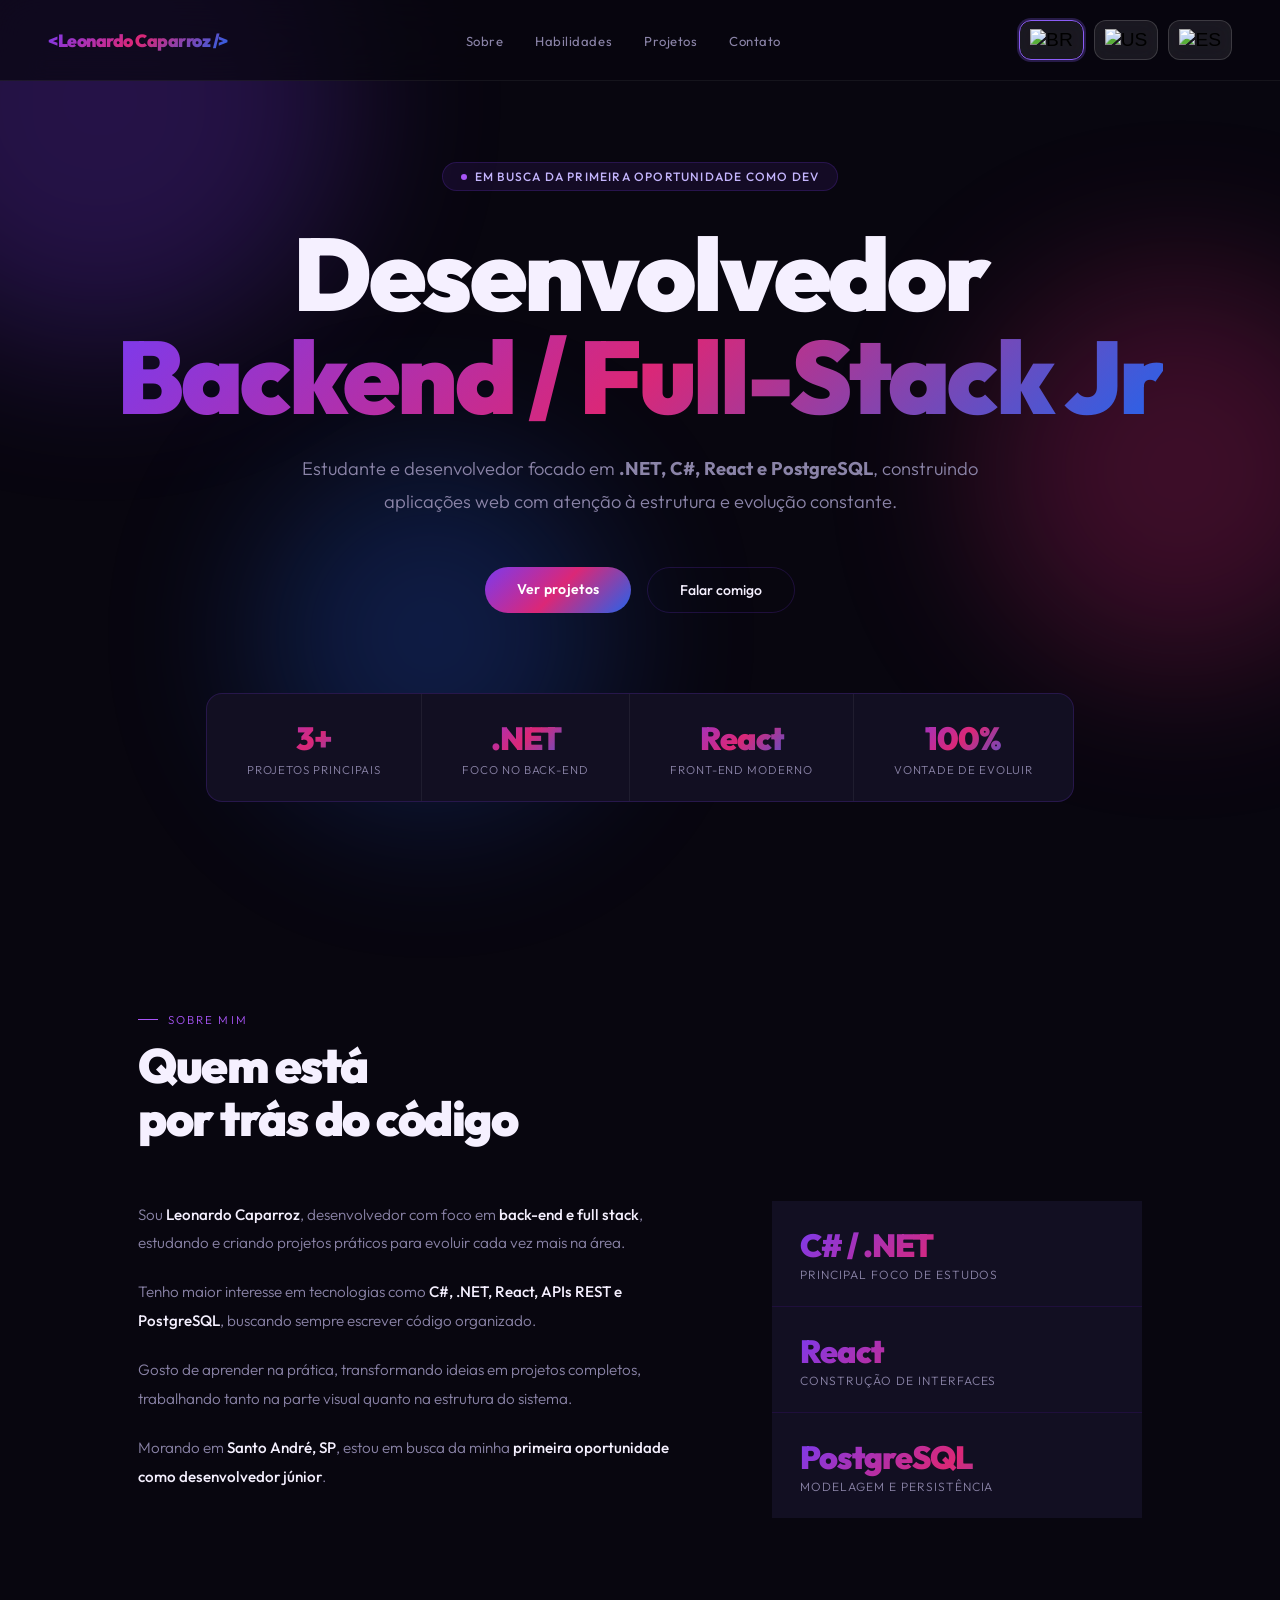
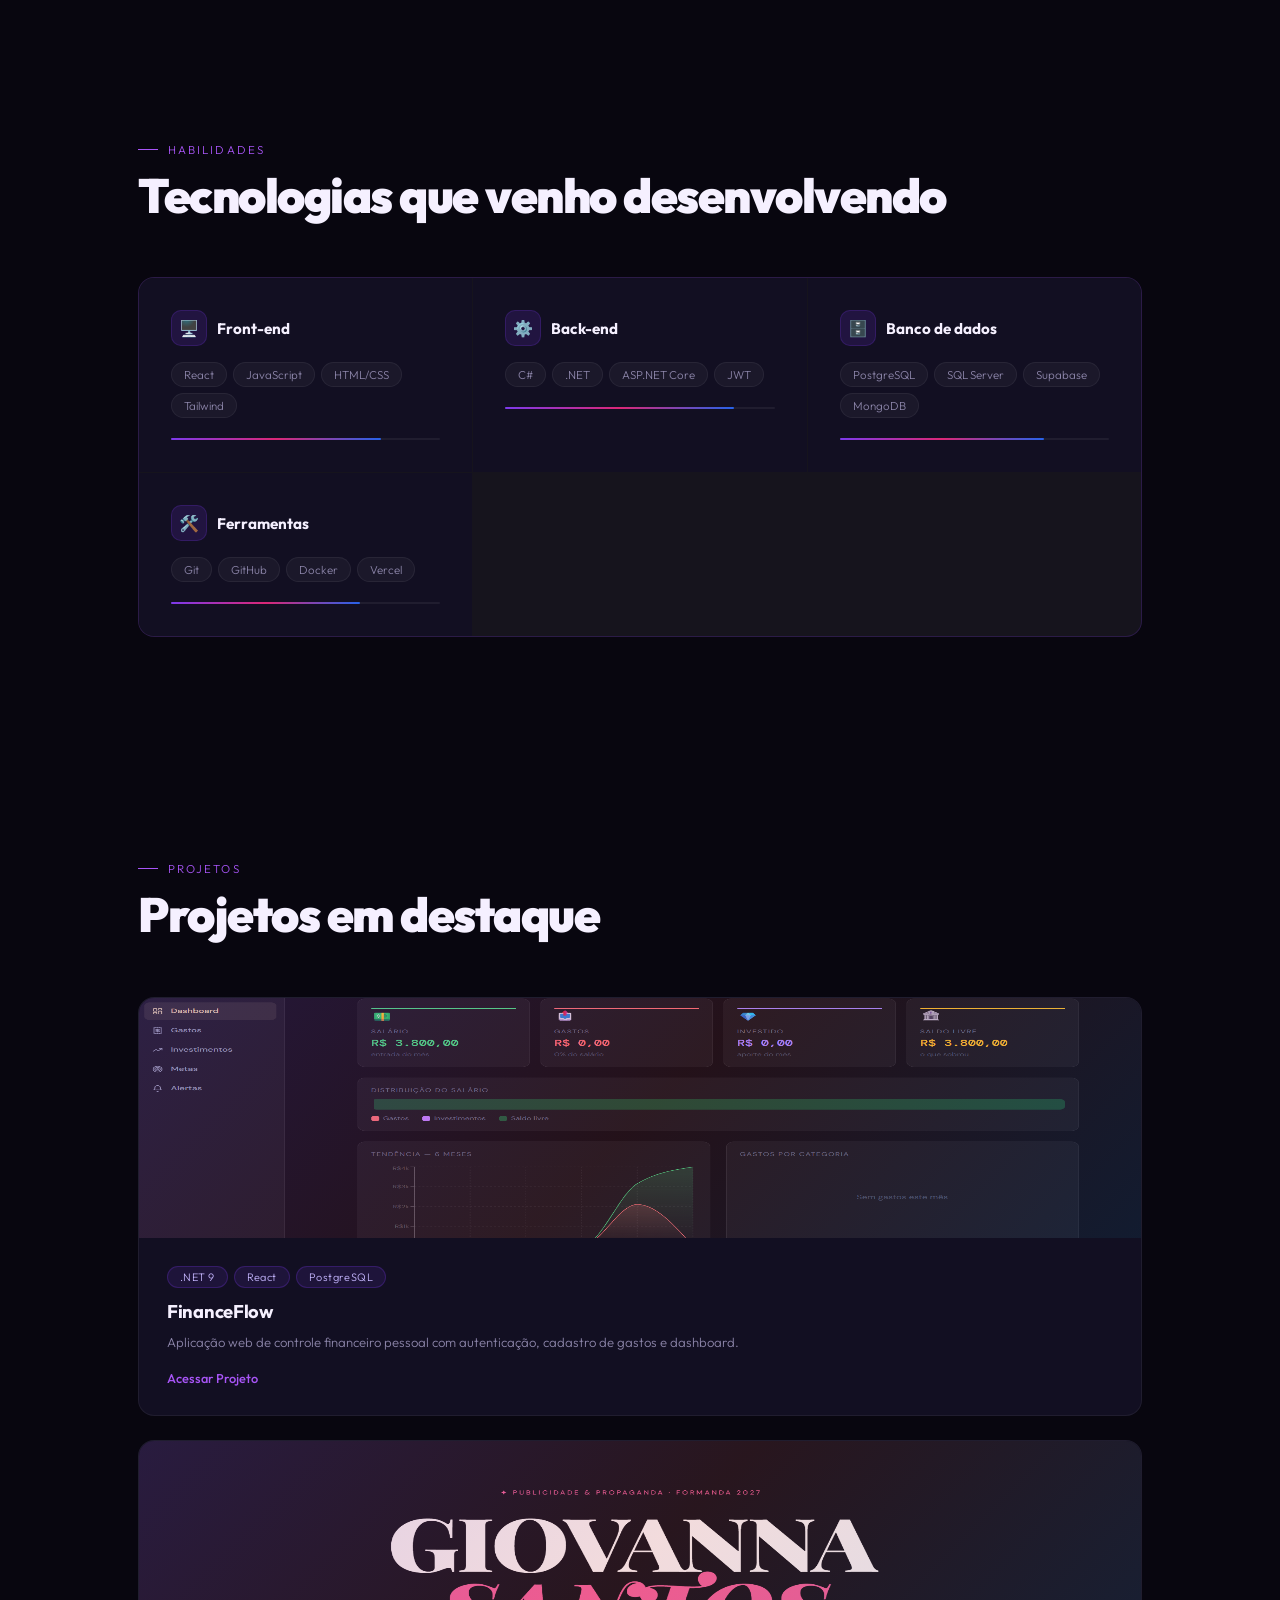
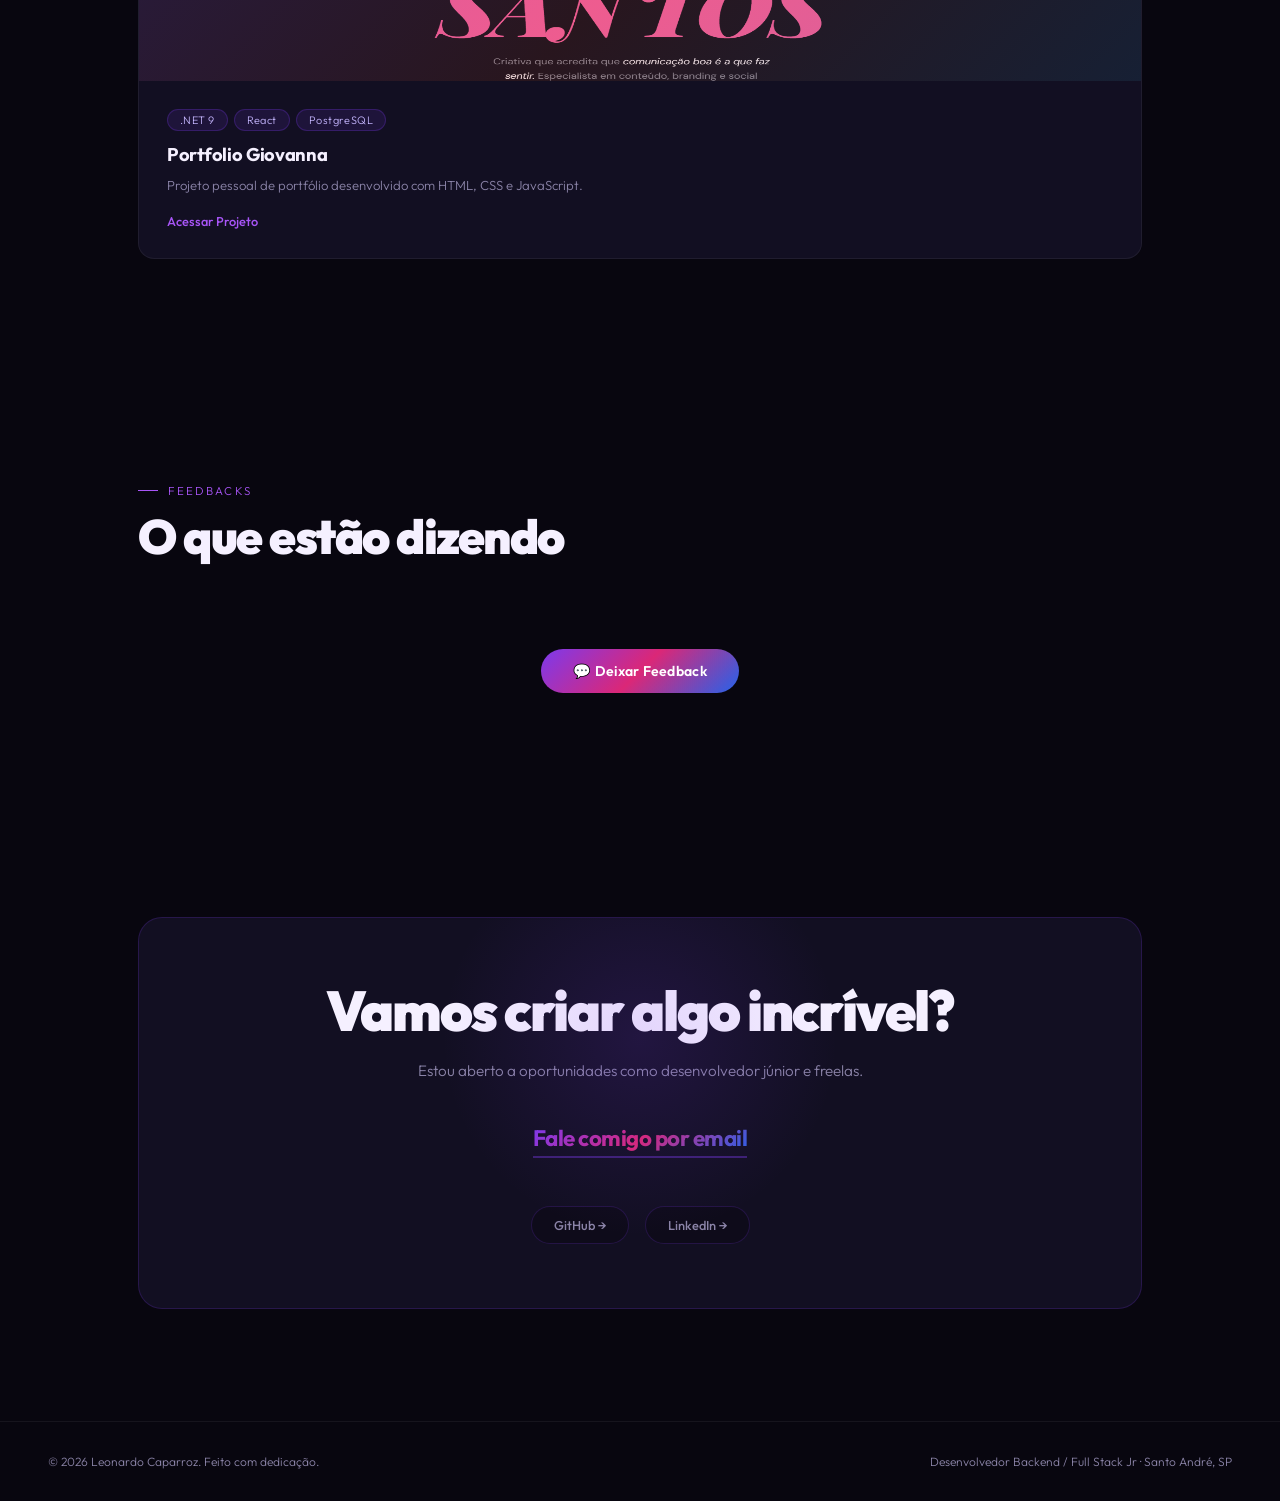
==== commit 61380d97: "Adicionando o feedback/projeto novo da Giovanna." ====
--- a/index.html
+++ b/index.html
@@ -6,46 +6,6 @@
   <title>Portfólio — Leonardo Caparroz</title>
   <link href="https://fonts.googleapis.com/css2?family=Outfit:wght@300;400;500;700;900&display=swap" rel="stylesheet" />
   <link rel="stylesheet" href="style.css" />
-
-  <style>
-    .lang-switcher {
-      display: flex;
-      gap: 10px;
-      align-items: center;
-    }
-
-    .lang-btn {
-      background: rgba(255, 255, 255, 0.08);
-      border: 1px solid rgba(255, 255, 255, 0.15);
-      border-radius: 12px;
-      padding: 8px 10px;
-      cursor: pointer;
-      font-size: 1.2rem;
-      transition: 0.25s ease;
-      backdrop-filter: blur(10px);
-    }
-
-    .lang-btn:hover {
-      transform: translateY(-2px) scale(1.05);
-    }
-
-    .lang-btn.active {
-      border-color: #8b5cf6;
-      box-shadow: 0 0 0 2px rgba(139, 92, 246, 0.25);
-    }
-
-    @media (max-width: 768px) {
-      nav {
-        flex-wrap: wrap;
-        gap: 14px;
-      }
-
-      .lang-switcher {
-        width: 100%;
-        justify-content: center;
-      }
-    }
-  </style>
 </head>
 <body>
 
@@ -55,27 +15,17 @@
 
 <nav>
   <div class="nav-logo">&lt;Leonardo Caparroz /&gt;</div>
-
   <ul class="nav-links">
     <li><a href="#sobre" data-i18n="navAbout">Sobre</a></li>
     <li><a href="#habilidades" data-i18n="navSkills">Habilidades</a></li>
     <li><a href="#projetos" data-i18n="navProjects">Projetos</a></li>
     <li><a href="#contato" data-i18n="navContact">Contato</a></li>
   </ul>
-
   <div class="lang-switcher">
-  <button class="lang-btn active" data-lang="pt" aria-label="Português">
-    <img src="https://flagcdn.com/w40/br.png" alt="Brasil" />
-  </button>
-
-  <button class="lang-btn" data-lang="en" aria-label="English">
-    <img src="https://flagcdn.com/w40/us.png" alt="United States" />
-  </button>
-
-  <button class="lang-btn" data-lang="es" aria-label="Español">
-    <img src="https://flagcdn.com/w40/es.png" alt="España" />
-  </button>
-</div>
+    <button class="lang-btn active" data-lang="pt" aria-label="Português"><img src="https://flagcdn.com/w40/br.png" width="20" alt="BR"></button>
+    <button class="lang-btn" data-lang="en" aria-label="English"><img src="https://flagcdn.com/w40/us.png" width="20" alt="US"></button>
+    <button class="lang-btn" data-lang="es" aria-label="Español"><img src="https://flagcdn.com/w40/es.png" width="20" alt="ES"></button>
+  </div>
 </nav>
 
 <section class="hero">
@@ -83,94 +33,47 @@
     <span class="hero-badge-dot"></span>
     <span data-i18n="heroBadge">Em busca da primeira oportunidade como dev</span>
   </div>
-
   <h1>
     <span data-i18n="heroTitle">Desenvolvedor</span>
     <span class="grad-text" data-i18n="heroTitleHighlight">Backend / Full-Stack Jr</span>
   </h1>
-
   <p class="hero-sub" data-i18n="heroSub">
-    Estudante e desenvolvedor focado em <strong>.NET, C#, React e PostgreSQL</strong>,
-    construindo aplicações web com atenção à estrutura, organização do código
-    e evolução constante.
+    Estudante e desenvolvedor focado em <strong>.NET, C#, React e PostgreSQL</strong>, construindo aplicações web com atenção à estrutura e evolução constante.
   </p>
-
   <div class="hero-ctas">
     <a href="#projetos" class="btn-grad" data-i18n="heroBtnProjects">Ver projetos</a>
     <a href="#contato" class="btn-ghost" data-i18n="heroBtnContact">Falar comigo</a>
   </div>
-
   <div class="stats-row">
-    <div class="stat-box">
-      <div class="stat-n">3+</div>
-      <div class="stat-l" data-i18n="statProjects">Projetos principais</div>
-    </div>
-    <div class="stat-box">
-      <div class="stat-n">.NET</div>
-      <div class="stat-l" data-i18n="statBackend">Foco no back-end</div>
-    </div>
-    <div class="stat-box">
-      <div class="stat-n">React</div>
-      <div class="stat-l" data-i18n="statFrontend">Front-end moderno</div>
-    </div>
-    <div class="stat-box">
-      <div class="stat-n">100%</div>
-      <div class="stat-l" data-i18n="statGrowth">Vontade de evoluir</div>
-    </div>
+    <div class="stat-box"><div class="stat-n">3+</div><div class="stat-l" data-i18n="statProjects">Projetos principais</div></div>
+    <div class="stat-box"><div class="stat-n">.NET</div><div class="stat-l" data-i18n="statBackend">Foco no back-end</div></div>
+    <div class="stat-box"><div class="stat-n">React</div><div class="stat-l" data-i18n="statFrontend">Front-end moderno</div></div>
+    <div class="stat-box"><div class="stat-n">100%</div><div class="stat-l" data-i18n="statGrowth">Vontade de evoluir</div></div>
   </div>
 </section>
 
 <section class="section" id="sobre">
   <div class="s-label" data-i18n="aboutLabel">Sobre mim</div>
   <h2 class="s-title" data-i18n="aboutTitle">Quem está<br />por trás do código</h2>
-
   <div class="about-wrap">
     <div class="about-body">
-      <p data-i18n="aboutP1">
-        Sou <strong>Leonardo Caparroz</strong>, desenvolvedor com foco em
-        <strong>back-end e full stack</strong>, estudando e criando projetos
-        práticos para evoluir cada vez mais na área.
-      </p>
-
-      <p data-i18n="aboutP2">
-        Tenho maior interesse em tecnologias como <strong>C#, .NET, React, APIs REST e PostgreSQL</strong>,
-        buscando sempre escrever código organizado, entender a lógica por trás das implementações
-        e construir aplicações que façam sentido no mundo real.
-      </p>
-
-      <p data-i18n="aboutP3">
-        Gosto de aprender na prática, transformando ideias em projetos completos,
-        trabalhando tanto na parte visual quanto na estrutura do sistema,
-        autenticação, banco de dados e regras de negócio.
-      </p>
-
-      <p data-i18n="aboutP4">
-        Baseado em <strong>Santo André, SP</strong>, estou em busca da minha
-        <strong>primeira oportunidade como desenvolvedor júnior</strong>.
-      </p>
-    </div>
-
+      <p data-i18n="aboutP1">Sou <strong>Leonardo Caparroz</strong>, desenvolvedor focado em back-end e full stack.</p>
+      <p data-i18n="aboutP2">Interesse em <strong>C#, .NET, React, APIs REST e PostgreSQL</strong>.</p>
+      <p data-i18n="aboutP3">Gosto de aprender na prática, transformando ideias em projetos completos.</p>
+      <p data-i18n="aboutP4">Baseado em <strong>Santo André, SP</strong>, busco minha primeira oportunidade júnior.</p>
+    </div>
     <div class="about-cards">
-      <div class="acard">
-        <div class="acard-n">C# / .NET</div>
-        <div class="acard-l" data-i18n="aboutCard1">Principal foco de estudos</div>
-      </div>
-      <div class="acard">
-        <div class="acard-n">React</div>
-        <div class="acard-l" data-i18n="aboutCard2">Construção de interfaces</div>
-      </div>
-      <div class="acard">
-        <div class="acard-n">PostgreSQL</div>
-        <div class="acard-l" data-i18n="aboutCard3">Modelagem e persistência</div>
-      </div>
+      <div class="acard"><div class="acard-n">C# / .NET</div><div class="acard-l" data-i18n="aboutCard1">Principal foco de estudos</div></div>
+      <div class="acard"><div class="acard-n">React</div><div class="acard-l" data-i18n="aboutCard2">Construção de interfaces</div></div>
+      <div class="acard"><div class="acard-n">PostgreSQL</div><div class="acard-l" data-i18n="aboutCard3">Modelagem e persistência</div></div>
     </div>
   </div>
 </section>
 
 <section class="section" id="habilidades">
   <div class="s-label" data-i18n="skillsLabel">Habilidades</div>
-  <h2 class="s-title" data-i18n="skillsTitle">Tecnologias<br />que venho desenvolvendo</h2>
-
+  <h2 class="s-title" data-i18n="skillsTitle">Tecnologias que venho desenvolvendo</h2>
+  
   <div class="skills-wrap">
     <div class="sk-card">
       <div class="sk-head">
@@ -180,9 +83,8 @@
       <div class="sk-items">
         <span class="sk-pill">React</span>
         <span class="sk-pill">JavaScript</span>
-        <span class="sk-pill">HTML</span>
-        <span class="sk-pill">CSS</span>
-        <span class="sk-pill">Tailwind CSS</span>
+        <span class="sk-pill">HTML/CSS</span>
+        <span class="sk-pill">Tailwind</span>
       </div>
       <div class="sk-bar"><div class="sk-fill" style="width:78%"></div></div>
     </div>
@@ -197,7 +99,6 @@
         <span class="sk-pill">.NET</span>
         <span class="sk-pill">ASP.NET Core</span>
         <span class="sk-pill">JWT</span>
-        <span class="sk-pill">APIs REST</span>
       </div>
       <div class="sk-bar"><div class="sk-fill" style="width:85%"></div></div>
     </div>
@@ -209,7 +110,7 @@
       </div>
       <div class="sk-items">
         <span class="sk-pill">PostgreSQL</span>
-        <span class="sk-pill">SQL</span>
+        <span class="sk-pill">SQL Server</span>
         <span class="sk-pill">Supabase</span>
         <span class="sk-pill">MongoDB</span>
       </div>
@@ -226,7 +127,6 @@
         <span class="sk-pill">GitHub</span>
         <span class="sk-pill">Docker</span>
         <span class="sk-pill">Vercel</span>
-        <span class="sk-pill">Railway</span>
       </div>
       <div class="sk-bar"><div class="sk-fill" style="width:70%"></div></div>
     </div>
@@ -235,354 +135,197 @@
 
 <section class="section" id="projetos">
   <div class="s-label" data-i18n="projectsLabel">Projetos</div>
-  <h2 class="s-title" data-i18n="projectsTitle">Projetos<br />em destaque</h2>
-
+  <h2 class="s-title" data-i18n="projectsTitle">Projetos em destaque</h2>
   <div class="proj-grid">
     <article class="pcard">
-      <div class="pcard-top">💰<div class="pcard-top-grad"></div></div>
+      <div class="pcard-top">
+        <img src="images/FinanceFlow.png" alt="FinanceFlow Project" style="width:115%; height: 130%;">
+        <div class="pcard-top-grad"></div></div>
       <div class="pcard-body">
-        <div class="pcard-tags">
-          <span class="pcard-tag">.NET 9</span>
-          <span class="pcard-tag">React</span>
-          <span class="pcard-tag">PostgreSQL</span>
-          <span class="pcard-tag">JWT</span>
-        </div>
+        <div class="pcard-tags"><span class="pcard-tag">.NET 9</span><span class="pcard-tag">React</span><span class="pcard-tag">PostgreSQL</span></div>
         <div class="pcard-title">FinanceFlow</div>
-        <p class="pcard-desc" data-i18n="project1Desc">
-          Aplicação web de controle financeiro pessoal com autenticação,
-          cadastro de gastos, metas, investimentos e dashboard com gráficos.
-          Projeto criado para praticar estrutura full stack, API REST,
-          organização de código e integração entre front-end e back-end.
-        </p>
-        <a href="https://finance-flow-beryl-eight.vercel.app" class="pcard-link" target="_blank">
-          https://finance-flow-beryl-eight.vercel.app
-        </a>
+        <p class="pcard-desc" data-i18n="project1Desc">Aplicação web de controle financeiro pessoal com autenticação e dashboard.</p>
+        <a href="https://finance-flow-beryl-eight.vercel.app" class="pcard-link" target="_blank">Acessar Projeto</a>
       </div>
     </article>
-  </div>
+    <article class="pcard">
+      <div class="pcard-top">
+        <img src="images/Giovanna.png" alt="HTML Icon" style="width:110%; height: 120%;">
+        <div class="pcard-top-grad"></div></div>
+      <div class="pcard-body">
+        <div class="pcard-tags"><span class="pcard-tag">.NET 9</span><span class="pcard-tag">React</span><span class="pcard-tag">PostgreSQL</span></div>
+        <div class="pcard-title">Portfolio Giovanna </div>
+        <p class="pcard-desc" data-i18n="project2Desc">Projeto pessoal de portfólio desenvolvido com HTML, CSS e JavaScript.</p>
+        <a href="xxxxxx" class="pcard-link" target="_blank">Acessar Projeto</a>
+      </div>
+    </article>
+  </div>
+</section>
+
+<section class="section" id="feedbacks">
+    <div class="s-label" data-i18n="feedbackLabel">Feedbacks</div>
+    <h2 class="s-title" data-i18n="feedbackTitle">O que estão dizendo</h2>
+    <div id="feedbackList" class="feedback-list" style="margin-top: 30px; max-width: 800px; margin-left: auto; margin-right: auto;"></div>
+    <div style="text-align: center; margin-top: 30px;">
+        <button id="feedbackBtn" class="btn-grad" data-i18n="feedbackBtn">💬 Deixar Feedback</button>
+    </div>
 </section>
 
 <section class="section" id="contato">
   <div class="contact-wrap">
-    <div class="contact-title" data-i18n="contactTitle">
-      Vamos criar<br /><span class="grad-text">algo incrível?</span>
-    </div>
-
-    <p class="contact-sub" data-i18n="contactSub">
-      Estou aberto a oportunidades como desenvolvedor júnior, freelas pontuais
-      e conexões com pessoas da área de tecnologia.
-    </p>
-
-    <a
-      id="emailLink"
-      href="https://mail.google.com/mail/?view=cm&to=leonardocaparroz05@gmail.com&su=Contato pelo portfólio&body=Olá Leonardo, vi seu portfólio e gostaria de falar com você."
-      target="_blank"
-      class="contact-email"
-      data-i18n="contactEmail"
-    >
-      Fale comigo por email
-    </a>
-
+    <div class="contact-title" data-i18n="contactTitle">Vamos criar algo incrível?</div>
+    <p class="contact-sub" data-i18n="contactSub">Estou aberto a oportunidades como desenvolvedor júnior.</p>
+    <a id="emailLink" href="#" target="_blank" class="contact-email" data-i18n="contactEmail">Fale comigo por email</a>
     <div class="contact-socials">
-      <a href="https://github.com/derretido" class="social-link" aria-label="GitHub">GitHub →</a>
-      <a href="https://www.linkedin.com/in/leonardo-caparroz-079082271" class="social-link" aria-label="LinkedIn">LinkedIn →</a>
-    </div>
-  </div>
-</section>
-<section class="section" id="feedbacks">
-
-    <div class="s-label">Feedbacks</div>
-    <h2 class="s-title">O que estão dizendo</h2>
-
-    <div id="feedbackList" class="feedback-list"></div>
-</section>
+      <a href="https://github.com/derretido" class="social-link">GitHub →</a>
+      <a href="https://www.linkedin.com/in/leonardo-caparroz-079082271" class="social-link">LinkedIn →</a>
+    </div>
+  </div>
+</section>
+
 <footer>
-  <span data-i18n="footer1">© 2026 Leonardo Caparroz. Feito com dedicação e muito estudo.</span>
+  <span data-i18n="footer1">© 2026 Leonardo Caparroz. Feito com dedicação.</span>
   <span data-i18n="footer2">Desenvolvedor Backend / Full Stack Jr · Santo André, SP</span>
 </footer>
 
+<div id="feedbackModal" class="feedback-modal">
+  <div class="feedback-content">
+    <span class="close-feedback" style="position:absolute; right:20px; top:15px; cursor:pointer; font-size:1.5rem; opacity:0.5;">&times;</span>
+    <h2 data-i18n="modalTitle" style="margin-bottom:20px; font-size:1.5rem;">Deixe seu feedback</h2>
+    <form id="feedbackForm" style="display:flex; flex-direction:column; gap:15px;">
+      <input type="text" id="name" placeholder="Seu nome" required style="padding:12px; border-radius:10px; border:1px solid #333; background:#1a1a1a; color:white;">
+      <textarea id="message" placeholder="Sua mensagem" required style="padding:12px; border-radius:10px; border:1px solid #333; background:#1a1a1a; color:white; height:120px; resize:none;"></textarea>
+      <button type="submit" class="btn-grad" data-i18n="modalSend">Enviar</button>
+    </form>
+    <p id="feedbackSuccess" class="hidden" data-i18n="modalSuccess" style="color:#10b981; margin-top:15px; text-align:center; font-weight:500;">✅ Feedback enviado!</p>
+  </div>
+</div>
+
 <script>
+document.addEventListener("DOMContentLoaded", () => {
   const translations = {
     pt: {
-      navAbout: "Sobre",
-      navSkills: "Habilidades",
-      navProjects: "Projetos",
-      navContact: "Contato",
-
-      heroBadge: "Em busca da primeira oportunidade como dev",
-      heroTitle: "Desenvolvedor",
-      heroTitleHighlight: "Backend / Full-Stack Jr",
-      heroSub: 'Estudante e desenvolvedor focado em <strong>.NET, C#, React e PostgreSQL</strong>, construindo aplicações web com atenção à estrutura, organização do código e evolução constante.',
-      heroBtnProjects: "Ver projetos",
-      heroBtnContact: "Falar comigo",
-
-      statProjects: "Projetos principais",
-      statBackend: "Foco no back-end",
-      statFrontend: "Front-end moderno",
-      statGrowth: "Vontade de evoluir",
-
-      aboutLabel: "Sobre mim",
-      aboutTitle: "Quem está<br />por trás do código",
-      aboutP1: 'Sou <strong>Leonardo Caparroz</strong>, desenvolvedor com foco em <strong>back-end e full stack</strong>, estudando e criando projetos práticos para evoluir cada vez mais na área.',
-      aboutP2: 'Tenho maior interesse em tecnologias como <strong>C#, .NET, React, APIs REST e PostgreSQL</strong>, buscando sempre escrever código organizado, entender a lógica por trás das implementações e construir aplicações que façam sentido no mundo real.',
-      aboutP3: 'Gosto de aprender na prática, transformando ideias em projetos completos, trabalhando tanto na parte visual quanto na estrutura do sistema, autenticação, banco de dados e regras de negócio.',
-      aboutP4: 'Baseado em <strong>Santo André, SP</strong>, estou em busca da minha <strong>primeira oportunidade como desenvolvedor júnior</strong>.',
-      aboutCard1: "Principal foco de estudos",
-      aboutCard2: "Construção de interfaces",
-      aboutCard3: "Modelagem e persistência",
-
-      skillsLabel: "Habilidades",
-      skillsTitle: "Tecnologias<br />que venho desenvolvendo",
-      frontendTitle: "Front-end",
-      backendTitle: "Back-end",
-      databaseTitle: "Banco de dados",
-      toolsTitle: "Ferramentas",
-
-      projectsLabel: "Projetos",
-      projectsTitle: "Projetos<br />em destaque",
-      project1Desc: "Aplicação web de controle financeiro pessoal com autenticação, cadastro de gastos, metas, investimentos e dashboard com gráficos. Projeto criado para praticar estrutura full stack, API REST, organização de código e integração entre front-end e back-end.",
-
-      contactTitle: 'Vamos criar<br /><span class="grad-text">algo incrível?</span>',
-      contactSub: "Estou aberto a oportunidades como desenvolvedor júnior, freelas pontuais e conexões com pessoas da área de tecnologia.",
-      contactEmail: "Fale comigo por email",
-
-      footer1: "© 2026 Leonardo Caparroz. Feito com dedicação e muito estudo.",
-      footer2: "Desenvolvedor Backend / Full Stack Jr · Santo André, SP",
-
-      emailSubject: "Contato pelo portfólio",
-      emailBody: "Olá Leonardo, vi seu portfólio e gostaria de falar com você."
+      navAbout: "Sobre", navSkills: "Habilidades", navProjects: "Projetos", navContact: "Contato",
+      heroBadge: "Em busca da primeira oportunidade como dev", heroTitle: "Desenvolvedor", heroTitleHighlight: "Backend / Full-Stack Jr",
+      heroSub: "Estudante e desenvolvedor focado em <strong>.NET, C#, React e PostgreSQL</strong>, construindo aplicações web com atenção à estrutura e evolução constante.",
+      heroBtnProjects: "Ver projetos", heroBtnContact: "Falar comigo",
+      statProjects: "Projetos principais", statBackend: "Foco no back-end", statFrontend: "Front-end moderno", statGrowth: "Vontade de evoluir",
+      aboutLabel: "Sobre mim", aboutTitle: "Quem está<br />por trás do código",
+      aboutP1: "Sou <strong>Leonardo Caparroz</strong>, desenvolvedor com foco em <strong>back-end e full stack</strong>, estudando e criando projetos práticos para evoluir cada vez mais na área.",
+      aboutP2: "Tenho maior interesse em tecnologias como <strong>C#, .NET, React, APIs REST e PostgreSQL</strong>, buscando sempre escrever código organizado.",
+      aboutP3: "Gosto de aprender na prática, transformando ideias em projetos completos, trabalhando tanto na parte visual quanto na estrutura do sistema.",
+      aboutP4: "Morando em <strong>Santo André, SP</strong>, estou em busca da minha <strong>primeira oportunidade como desenvolvedor júnior</strong>.",
+      aboutCard1: "Principal foco de estudos", aboutCard2: "Construção de interfaces", aboutCard3: "Modelagem e persistência",
+      skillsLabel: "Habilidades", skillsTitle: "Tecnologias que venho desenvolvendo", frontendTitle: "Front-end", backendTitle: "Back-end",
+      projectsLabel: "Projetos", projectsTitle: "Projetos em destaque", project1Desc: "Aplicação web de controle financeiro pessoal com autenticação, cadastro de gastos e dashboard.",
+      project2Desc: "Projeto pessoal de portfólio desenvolvido com HTML, CSS e JavaScript.",
+      contactTitle: "Vamos criar algo incrível?", contactSub: "Estou aberto a oportunidades como desenvolvedor júnior e freelas.",
+      contactEmail: "Fale comigo por email", emailSubject: "Contato pelo portfólio", emailBody: "Olá Leonardo...",
+      footer1: "© 2026 Leonardo Caparroz. Feito com dedicação.", footer2: "Desenvolvedor Backend / Full Stack Jr · Santo André, SP",
+      feedbackLabel: "Feedbacks", feedbackTitle: "O que estão dizendo", feedbackBtn: "💬 Deixar Feedback",
+      modalTitle: "Deixe seu feedback", modalSend: "Enviar", modalSuccess: "✅ Feedback enviado com sucesso!"
     },
-
     en: {
-      navAbout: "About",
-      navSkills: "Skills",
-      navProjects: "Projects",
-      navContact: "Contact",
-
-      heroBadge: "Looking for my first opportunity as a developer",
-      heroTitle: "Developer",
-      heroTitleHighlight: "Backend / Full-Stack Jr",
-      heroSub: 'Student and developer focused on <strong>.NET, C#, React and PostgreSQL</strong>, building web applications with attention to structure, code organization and continuous growth.',
-      heroBtnProjects: "View projects",
-      heroBtnContact: "Contact me",
-
-      statProjects: "Main projects",
-      statBackend: "Backend focus",
-      statFrontend: "Modern front-end",
-      statGrowth: "Willingness to grow",
-
-      aboutLabel: "About me",
-      aboutTitle: "Who is<br />behind the code",
-      aboutP1: 'I am <strong>Leonardo Caparroz</strong>, a developer focused on <strong>backend and full stack</strong>, studying and building practical projects to keep evolving in the field.',
-      aboutP2: 'I am especially interested in technologies such as <strong>C#, .NET, React, REST APIs and PostgreSQL</strong>, always aiming to write organized code, understand the logic behind implementations and build applications that make sense in the real world.',
-      aboutP3: 'I enjoy learning by doing, turning ideas into complete projects, working on both the visual side and the system structure, authentication, database and business rules.',
-      aboutP4: 'Based in <strong>Santo André, SP</strong>, I am looking for my <strong>first opportunity as a junior developer</strong>.',
-      aboutCard1: "Main study focus",
-      aboutCard2: "Interface development",
-      aboutCard3: "Modeling and persistence",
-
-      skillsLabel: "Skills",
-      skillsTitle: "Technologies<br />I have been developing",
-      frontendTitle: "Front-end",
-      backendTitle: "Back-end",
-      databaseTitle: "Database",
-      toolsTitle: "Tools",
-
-      projectsLabel: "Projects",
-      projectsTitle: "Featured<br />projects",
-      project1Desc: "Personal finance web application with authentication, expense tracking, goals, investments and a dashboard with charts. Project created to practice full stack structure, REST API, code organization and front-end/back-end integration.",
-
-      contactTitle: 'Let’s build<br /><span class="grad-text">something amazing?</span>',
-      contactSub: "I am open to junior developer opportunities, freelance work and connections with people in the tech industry.",
-      contactEmail: "Contact me by email",
-
-      footer1: "© 2026 Leonardo Caparroz. Built with dedication and a lot of learning.",
-      footer2: "Backend / Full Stack Jr Developer · Santo André, SP",
-
-      emailSubject: "Contact through portfolio",
-      emailBody: "Hello Leonardo, I saw your portfolio and would like to talk to you."
+      navAbout: "About", navSkills: "Skills", navProjects: "Projects", navContact: "Contact",
+      heroBadge: "Looking for my first dev opportunity", heroTitle: "Developer", heroTitleHighlight: "Backend / Full-Stack Jr",
+      heroSub: "Student and developer focused on <strong>.NET, C#, React and PostgreSQL</strong>, building web applications with focus on structure and growth.",
+      heroBtnProjects: "View projects", heroBtnContact: "Contact me",
+      statProjects: "Main projects", statBackend: "Backend focus", statFrontend: "Modern front-end", statGrowth: "Willingness to grow",
+      aboutLabel: "About me", aboutTitle: "Who is<br />behind the code",
+      aboutP1: "I am <strong>Leonardo Caparroz</strong>, a developer focused on <strong>backend and full stack</strong>, building practical projects to keep evolving.",
+      aboutP2: "I am especially interested in <strong>C#, .NET, React, REST APIs and PostgreSQL</strong>, aiming to write organized code.",
+      aboutP3: "I enjoy learning by doing, turning ideas into complete projects, working on both visuals and system structure.",
+      aboutP4: "Based in <strong>Santo André, SP</strong>, I am looking for my <strong>first opportunity as a junior developer</strong>.",
+      aboutCard1: "Main study focus", aboutCard2: "Interface development", aboutCard3: "Modeling and persistence",
+      skillsLabel: "Skills", skillsTitle: "Technologies I am developing", frontendTitle: "Front-end", backendTitle: "Back-end",
+      projectsLabel: "Projects", projectsTitle: "Featured projects", project1Desc: "Personal finance web application with authentication and dashboard.",
+      project2Desc: "Personal portfolio project developed with HTML, CSS, and JavaScript.",
+      contactTitle: "Let's build something amazing?", contactSub: "I am open to junior developer opportunities and freelance work.",
+      contactEmail: "Contact me by email", emailSubject: "Portfolio Contact", emailBody: "Hello Leonardo...",
+      footer1: "© 2026 Leonardo Caparroz. Built with dedication.", footer2: "Backend / Full Stack Jr Developer · Santo André, SP",
+      feedbackLabel: "Feedbacks", feedbackTitle: "What they are saying", feedbackBtn: "💬 Leave Feedback",
+      modalTitle: "Leave your feedback", modalSend: "Send", modalSuccess: "✅ Feedback sent successfully!"
     },
-
     es: {
-      navAbout: "Sobre mí",
-      navSkills: "Habilidades",
-      navProjects: "Proyectos",
-      navContact: "Contacto",
-
-      heroBadge: "Buscando mi primera oportunidad como desarrollador",
-      heroTitle: "Desarrollador",
-      heroTitleHighlight: "Backend / Full-Stack Jr",
-      heroSub: 'Estudiante y desarrollador enfocado en <strong>.NET, C#, React y PostgreSQL</strong>, creando aplicaciones web con atención a la estructura, organización del código y evolución constante.',
-      heroBtnProjects: "Ver proyectos",
-      heroBtnContact: "Hablar conmigo",
-
-      statProjects: "Proyectos principales",
-      statBackend: "Enfoque en backend",
-      statFrontend: "Front-end moderno",
-      statGrowth: "Deseo de crecer",
-
-      aboutLabel: "Sobre mí",
-      aboutTitle: "Quién está<br />detrás del código",
-      aboutP1: 'Soy <strong>Leonardo Caparroz</strong>, desarrollador enfocado en <strong>backend y full stack</strong>, estudiando y creando proyectos prácticos para seguir evolucionando en el área.',
-      aboutP2: 'Tengo mayor interés en tecnologías como <strong>C#, .NET, React, APIs REST y PostgreSQL</strong>, buscando siempre escribir código organizado, entender la lógica detrás de las implementaciones y construir aplicaciones que tengan sentido en el mundo real.',
-      aboutP3: 'Me gusta aprender en la práctica, transformando ideas en proyectos completos, trabajando tanto en la parte visual como en la estructura del sistema, autenticación, base de datos y reglas de negocio.',
-      aboutP4: 'Ubicado en <strong>Santo André, SP</strong>, estoy buscando mi <strong>primera oportunidad como desarrollador junior</strong>.',
-      aboutCard1: "Principal enfoque de estudio",
-      aboutCard2: "Construcción de interfaces",
-      aboutCard3: "Modelado y persistencia",
-
-      skillsLabel: "Habilidades",
-      skillsTitle: "Tecnologías<br />que vengo desarrollando",
-      frontendTitle: "Front-end",
-      backendTitle: "Back-end",
-      databaseTitle: "Base de datos",
-      toolsTitle: "Herramientas",
-
-      projectsLabel: "Proyectos",
-      projectsTitle: "Proyectos<br />destacados",
-      project1Desc: "Aplicación web de control financiero personal con autenticación, registro de gastos, metas, inversiones y dashboard con gráficos. Proyecto creado para practicar estructura full stack, API REST, organización del código e integración entre front-end y back-end.",
-
-      contactTitle: '¿Creamos<br /><span class="grad-text">algo increíble?</span>',
-      contactSub: "Estoy abierto a oportunidades como desarrollador junior, trabajos freelance y conexiones con personas del área de tecnología.",
-      contactEmail: "Habla conmigo por email",
-
-      footer1: "© 2026 Leonardo Caparroz. Hecho con dedicación y mucho estudio.",
-      footer2: "Desarrollador Backend / Full Stack Jr · Santo André, SP",
-
-      emailSubject: "Contacto por el portafolio",
-      emailBody: "Hola Leonardo, vi tu portafolio y me gustaría hablar contigo."
+      navAbout: "Sobre mí", navSkills: "Habilidades", navProjects: "Proyectos", navContact: "Contacto",
+      heroBadge: "Buscando mi primera oportunidad como dev", heroTitle: "Desarrollador", heroTitleHighlight: "Backend / Full-Stack Jr",
+      heroSub: "Estudiante enfocado en <strong>.NET, C#, React y PostgreSQL</strong>, criando aplicaciones web con atención a la estructura.",
+      heroBtnProjects: "Ver proyectos", heroBtnContact: "Hablar conmigo",
+      statProjects: "Proyectos principales", statBackend: "Enfoque en backend", statFrontend: "Front-end moderno", statGrowth: "Deseo de crecer",
+      aboutLabel: "Sobre mí", aboutTitle: "Quién está<br />detrás del código",
+      aboutP1: "Soy <strong>Leonardo Caparroz</strong>, desarrollador enfocado en <strong>backend y full stack</strong>, criando proyectos prácticos.",
+      aboutP2: "Interés en <strong>C#, .NET, React, APIs REST y PostgreSQL</strong>, buscando siempre escribir código organizado.",
+      aboutP3: "Me gusta aprender en la práctica, transformando ideas en proyectos completos.",
+      aboutP4: "Ubicado en <strong>Santo André, SP</strong>, busco mi <strong>primera oportunidad como desarrollador junior</strong>.",
+      aboutCard1: "Enfoque de estudio", aboutCard2: "Construcción de interfaces", aboutCard3: "Modelado y persistencia",
+      skillsLabel: "Habilidades", skillsTitle: "Tecnologías que vengo desarrollando", frontendTitle: "Front-end", backendTitle: "Back-end",
+      projectsLabel: "Proyectos", projectsTitle: "Proyectos destacados", project1Desc: "Aplicación web de control financiero personal con autenticación y dashboard.",
+      project2Desc: "Proyecto personal de portafolio desarrollado con HTML, CSS y JavaScript.",
+      contactTitle: "¿Creamos algo increíble?", contactSub: "Estoy abierto a oportunidades como desarrollador junior y freelance.",
+      contactEmail: "Hablame por email", emailSubject: "Contacto por portafolio", emailBody: "Hola Leonardo...",
+      footer1: "© 2026 Leonardo Caparroz. Hecho con dedicación.", footer2: "Desarrollador Backend / Full Stack Jr · Santo André, SP",
+      feedbackLabel: "Feedbacks", feedbackTitle: "Lo que estão diciendo", feedbackBtn: "💬 Deja tu feedback",
+      modalTitle: "Deja tu feedback", modalSend: "Enviar", modalSuccess: "✅ ¡Feedback enviado con éxito!"
     }
   };
 
-  const elements = document.querySelectorAll("[data-i18n]");
-  const langButtons = document.querySelectorAll(".lang-btn");
-  const emailLink = document.getElementById("emailLink");
-
   function setLanguage(lang) {
     const dict = translations[lang];
-
-    elements.forEach((element) => {
-      const key = element.getAttribute("data-i18n");
-      if (dict[key]) {
-        element.innerHTML = dict[key];
-      }
+    document.querySelectorAll("[data-i18n]").forEach(el => {
+      const key = el.getAttribute("data-i18n");
+      if (dict[key]) el.innerHTML = dict[key];
     });
-
-    document.documentElement.lang =
-      lang === "pt" ? "pt-BR" : lang === "en" ? "en" : "es";
-
-    const subject = encodeURIComponent(dict.emailSubject);
-    const body = encodeURIComponent(dict.emailBody);
-
-    emailLink.href = `https://mail.google.com/mail/?view=cm&to=leonardocaparroz05@gmail.com&su=${subject}&body=${body}`;
-
-    langButtons.forEach((btn) => btn.classList.remove("active"));
-    document.querySelector(`[data-lang="${lang}"]`).classList.add("active");
-
     localStorage.setItem("portfolioLang", lang);
+    document.querySelectorAll(".lang-btn").forEach(btn => {
+      btn.classList.toggle("active", btn.getAttribute("data-lang") === lang);
+    });
+    // Atualiza Link de Email
+    const emailLink = document.getElementById("emailLink");
+    if (emailLink) {
+      emailLink.href = `https://mail.google.com/mail/?view=cm&to=leonardocaparroz05@gmail.com&su=${encodeURIComponent(dict.emailSubject)}&body=${encodeURIComponent(dict.emailBody)}`;
+    }
   }
 
-  langButtons.forEach((button) => {
-    button.addEventListener("click", () => {
-      const lang = button.getAttribute("data-lang");
-      setLanguage(lang);
+  const fbBtn = document.getElementById("feedbackBtn");
+  const fbModal = document.getElementById("feedbackModal");
+  const fbForm = document.getElementById("feedbackForm");
+  const fbList = document.getElementById("feedbackList");
+  const closeBtn = document.querySelector(".close-feedback");
+
+  function renderFeedbacks() {
+    const feedbacks = JSON.parse(localStorage.getItem("feedbacks")) || [];
+    fbList.innerHTML = "";
+    feedbacks.slice().reverse().forEach(fb => {
+      const div = document.createElement("div");
+      div.className = "feedback-item";
+      div.innerHTML = `<strong>${fb.name}</strong><p>${fb.message}</p>`;
+      fbList.appendChild(div);
     });
+    setLanguage(localStorage.getItem("portfolioLang") || "pt");
+  }
+
+  fbBtn.onclick = () => fbModal.style.display = "flex";
+  closeBtn.onclick = () => fbModal.style.display = "none";
+  window.onclick = (e) => { if (e.target === fbModal) fbModal.style.display = "none"; };
+
+  fbForm.onsubmit = (e) => {
+    e.preventDefault();
+    const feedbacks = JSON.parse(localStorage.getItem("feedbacks")) || [];
+    feedbacks.push({ name: document.getElementById("name").value, message: document.getElementById("message").value });
+    localStorage.setItem("feedbacks", JSON.stringify(feedbacks));
+    renderFeedbacks();
+    fbForm.reset();
+    document.getElementById("feedbackSuccess").classList.remove("hidden");
+    setTimeout(() => { fbModal.style.display = "none"; document.getElementById("feedbackSuccess").classList.add("hidden"); }, 2000);
+  };
+
+  document.querySelectorAll(".lang-btn").forEach(btn => {
+    btn.onclick = () => setLanguage(btn.getAttribute("data-lang"));
   });
 
-  const savedLang = localStorage.getItem("portfolioLang") || "pt";
-  setLanguage(savedLang);
-</script>
-
-<button id="feedbackBtn" class="feedback-btn">💬 Feedback</button>
-
-<div id="feedbackModal" class="feedback-modal">
-  <div class="feedback-content">
-    <span class="close-feedback">&times;</span>
-    <h2>Deixe seu feedback</h2>
-
-    <form id="feedbackForm">
-      <input type="text" id="name" placeholder="Seu nome" required />
-      <textarea id="message" placeholder="Seu feedback..." required></textarea>
-      <button type="submit">Enviar</button>
-    </form>
-
-    <p id="feedbackSuccess" class="hidden">✅ Feedback enviado com sucesso!</p>
-  </div>
-</div>
-
-<script>
-  // =========================
-  // FEEDBACK (NOVO)
-  // =========================
-
-  const feedbackBtn = document.getElementById("feedbackBtn");
-  const feedbackModal = document.getElementById("feedbackModal");
-  const closeFeedback = document.querySelector(".close-feedback");
-  const feedbackForm = document.getElementById("feedbackForm");
-  const feedbackSuccess = document.getElementById("feedbackSuccess");
-
-  feedbackBtn.onclick = () => {
-    feedbackModal.style.display = "flex";
-  };
-
-  closeFeedback.onclick = () => {
-    feedbackModal.style.display = "none";
-  };
-
-  window.addEventListener("click", (e) => {
-    if (e.target === feedbackModal) {
-      feedbackModal.style.display = "none";
-    }
-  });
-
-  feedbackForm.addEventListener("submit", (e) => {
-    e.preventDefault();
-
-    const name = document.getElementById("name").value;
-    const message = document.getElementById("message").value;
-
-    const feedbacks = JSON.parse(localStorage.getItem("feedbacks")) || [];
-
-    feedbacks.push({
-      name,
-      message,
-      date: new Date()
-    });
-
-    localStorage.setItem("feedbacks", JSON.stringify(feedbacks));
-
-    renderFeedbacks();
-
-    feedbackSuccess.classList.remove("hidden");
-    feedbackForm.reset();
-
-    setTimeout(() => {
-      feedbackModal.style.display = "none";
-      feedbackSuccess.classList.add("hidden");
-    }, 2000);
-  });
-
-
-  const feedbackList = document.getElementById("feedbackList");
-
-function renderFeedbacks() {
-  const feedbacks = JSON.parse(localStorage.getItem("feedbacks")) || [];
-
-  feedbackList.innerHTML = "";
-
-  feedbacks.slice().reverse().forEach((fb) => {
-    const div = document.createElement("div");
-    div.classList.add("feedback-item");
-
-    div.innerHTML = `
-      <strong>${fb.name}</strong>
-      <p>${fb.message}</p>
-    `;
-
-    feedbackList.appendChild(div);
-  });
-}
-renderFeedbacks();
+  setLanguage(localStorage.getItem("portfolioLang") || "pt");
+  renderFeedbacks();
+});
 </script>
 </body>
 </html>
--- a/style.css
+++ b/style.css
@@ -1,686 +1,137 @@
+*,*::before,*::after{box-sizing:border-box;margin:0;padding:0}
+:root{
+    --bg:#08060f;--bg2:#0e0b1a;--card:#120f22;--card2:#1a1630;
+    --grad:linear-gradient(135deg,#7c3aed,#db2777,#2563eb);
+    --grad2:linear-gradient(135deg,#7c3aed 0%,#db2777 50%,#2563eb 100%);
+    --text:#f5f0ff;--muted:#8b84a8;
+    --border:rgba(124,58,237,0.2);--border2:rgba(255,255,255,0.06);
+}
+html{scroll-behavior:smooth}
+body{background:var(--bg);color:var(--text);font-family:'Outfit',sans-serif;font-weight:300;overflow-x:hidden}
 
-        *,*::before,*::after{box-sizing:border-box;margin:0;padding:0}
-        :root{
-            --bg:#08060f;
-            --bg2:#0e0b1a;
-            --card:#120f22;
-            --card2:#1a1630;
-            --grad:linear-gradient(135deg,#7c3aed,#db2777,#2563eb);
-            --grad2:linear-gradient(135deg,#7c3aed 0%,#db2777 50%,#2563eb 100%);
-            --text:#f5f0ff;
-            --muted:#8b84a8;
-            --border:rgba(124,58,237,0.2);
-            --border2:rgba(255,255,255,0.06);
-        }
-        html{scroll-behavior:smooth}
-        body{
-            background:var(--bg);
-            color:var(--text);
-            font-family:'Outfit',sans-serif;
-            font-weight:300;
-            overflow-x:hidden
-        }
+/* Background & Nav */
+.orb{position:fixed;border-radius:50%;pointer-events:none;z-index:0;filter:blur(80px);opacity:0.25}
+.orb1{width:500px;height:500px;background:#7c3aed;top:-150px;left:-150px}
+.orb2{width:400px;height:400px;background:#db2777;top:30%;right:-100px}
+.orb3{width:350px;height:350px;background:#2563eb;bottom:10%;left:20%}
 
-        .orb{position:fixed;border-radius:50%;pointer-events:none;z-index:0;filter:blur(80px);opacity:0.25}
-        .orb1{width:500px;height:500px;background:#7c3aed;top:-150px;left:-150px}
-        .orb2{width:400px;height:400px;background:#db2777;top:30%;right:-100px}
-        .orb3{width:350px;height:350px;background:#2563eb;bottom:10%;left:20%}
+nav{position:fixed;inset:0 0 auto 0;z-index:100;display:flex;justify-content:space-between;align-items:center;padding:1.25rem 3rem;background:rgba(8,6,15,0.7);backdrop-filter:blur(20px);border-bottom:1px solid var(--border2)}
+.nav-logo{font-weight:900;font-size:1.1rem;letter-spacing:-0.5px;background:var(--grad);-webkit-background-clip:text;-webkit-text-fill-color:transparent;background-clip:text}
+.nav-links{display:flex;gap:2rem;list-style:none}
+.nav-links a{color:var(--muted);text-decoration:none;font-size:0.82rem;font-weight:400;letter-spacing:0.04em;transition:0.2s}
+.nav-links a:hover{color:var(--text)}
 
-        nav{
-            position:fixed;top:0;left:0;right:0;z-index:100;
-            display:flex;justify-content:space-between;align-items:center;
-            padding:1.25rem 3rem;
-            background:rgba(8,6,15,0.7);
-            backdrop-filter:blur(20px);
-            border-bottom:1px solid var(--border2);
-        }
-        .nav-logo{
-            font-weight:900;font-size:1.1rem;letter-spacing:-0.5px;
-            background:var(--grad);
-            -webkit-background-clip:text;
-            -webkit-text-fill-color:transparent;
-            background-clip:text;
-        }
-        .nav-links{display:flex;gap:2rem;list-style:none}
-        .nav-links a{
-            color:var(--muted);
-            text-decoration:none;
-            font-size:0.82rem;
-            font-weight:400;
-            letter-spacing:0.04em;
-            transition:color 0.2s;
-        }
-        .nav-links a:hover{color:var(--text)}
+/* Hero Section */
+.hero{min-height:100vh;display:flex;flex-direction:column;justify-content:center;align-items:center;text-align:center;padding:8rem 2rem 4rem;position:relative;z-index:1}
+.hero-badge{display:inline-flex;align-items:center;gap:8px;padding:6px 18px;border-radius:100px;margin-bottom:2rem;border:1px solid var(--border);background:rgba(124,58,237,0.1);font-size:0.75rem;font-weight:500;letter-spacing:0.1em;text-transform:uppercase;color:#c4b5fd}
+.hero-badge-dot{width:6px;height:6px;border-radius:50%;background:#a855f7;animation:pulse 2s infinite;display:inline-block}
+@keyframes pulse{0%,100%{opacity:1}50%{opacity:0.3}}
 
-        .hero{
-            min-height:100vh;
-            display:flex;
-            flex-direction:column;
-            justify-content:center;
-            align-items:center;
-            text-align:center;
-            padding:8rem 2rem 4rem;
-            position:relative;
-            z-index:1;
-        }
-        .hero-badge{
-            display:inline-flex;
-            align-items:center;
-            gap:8px;
-            padding:6px 18px;
-            border-radius:100px;
-            margin-bottom:2rem;
-            border:1px solid var(--border);
-            background:rgba(124,58,237,0.1);
-            font-size:0.75rem;
-            font-weight:500;
-            letter-spacing:0.1em;
-            text-transform:uppercase;
-            color:#c4b5fd;
-        }
-        .hero-badge-dot{
-            width:6px;height:6px;border-radius:50%;
-            background:#a855f7;
-            animation:pulse 2s infinite;
-            display:inline-block
-        }
-        @keyframes pulse{
-            0%,100%{opacity:1}
-            50%{opacity:0.3}
-        }
+.hero h1{font-size:clamp(3rem,8vw,6.5rem);font-weight:900;line-height:1;letter-spacing:-3px;margin-bottom:1.5rem}
+.grad-text{background:var(--grad2);-webkit-background-clip:text;-webkit-text-fill-color:transparent;background-clip:text;display:block}
+.hero-sub{font-size:clamp(1rem,2vw,1.15rem);color:var(--muted);max-width:700px;line-height:1.8;margin-bottom:3rem}
 
-        .hero h1{
-            font-size:clamp(3rem,8vw,6.5rem);
-            font-weight:900;
-            line-height:1;
-            letter-spacing:-3px;
-            margin-bottom:1.5rem;
-            color:var(--text)
-        }
-        .grad-text{
-            background:var(--grad2);
-            -webkit-background-clip:text;
-            -webkit-text-fill-color:transparent;
-            background-clip:text;
-            display:block
-        }
-        .hero-sub{
-        font-size:clamp(1rem,2vw,1.15rem);
-        color:var(--muted);
-        max-width:700px;
-        line-height:1.8;
-        margin-bottom:3rem;
-        font-weight:300
-        }
-        .hero-ctas{
-        display:flex;
-        gap:1rem;
-        justify-content:center;
-        flex-wrap:wrap;
-        margin-bottom:5rem
-        }
+.hero-ctas{display:flex;gap:1rem;justify-content:center;flex-wrap:wrap;margin-bottom:5rem}
+.btn-grad,.btn-ghost{padding:13px 32px;border-radius:100px;cursor:pointer;font-family:inherit;font-size:0.88rem;transition:0.2s,transform 0.15s;text-decoration:none}
+.btn-grad{border:none;font-weight:600;background:var(--grad);color:#fff;letter-spacing:0.02em}
+.btn-ghost{font-weight:500;background:transparent;color:var(--text);border:1px solid var(--border)}
+.btn-grad:hover,.btn-ghost:hover{transform:translateY(-2px);opacity:0.9}
+.btn-ghost:hover{border-color:rgba(124,58,237,0.6)}
 
-        .btn-grad{
-        padding:13px 32px;
-        border-radius:100px;
-        border:none;
-        cursor:pointer;
-        font-family:'Outfit',sans-serif;
-        font-size:0.88rem;
-        font-weight:600;
-        background:var(--grad);
-        color:#fff;
-        text-decoration:none;
-        transition:opacity 0.2s,transform 0.15s;
-        letter-spacing:0.02em;
-        }
-        .btn-grad:hover{opacity:0.9;transform:translateY(-2px)}
-        .btn-ghost{
-        padding:13px 32px;
-        border-radius:100px;
-        cursor:pointer;
-        font-family:'Outfit',sans-serif;
-        font-size:0.88rem;
-        font-weight:500;
-        background:transparent;
-        color:var(--text);
-        text-decoration:none;
-        border:1px solid var(--border);
-        transition:border-color 0.2s,transform 0.15s;
-        }
-        .btn-ghost:hover{border-color:rgba(124,58,237,0.6);transform:translateY(-2px)}
+/* Stats & Sections */
+.stats-row{display:flex;border:1px solid var(--border);border-radius:16px;overflow:hidden;background:var(--card);width:fit-content;margin:0 auto}
+.stat-box{padding:1.5rem 2.5rem;text-align:center;border-right:1px solid var(--border2)}
+.stat-box:last-child{border-right:none}
+.stat-n{font-size:2rem;font-weight:900;letter-spacing:-1px;background:var(--grad);-webkit-background-clip:text;-webkit-text-fill-color:transparent;background-clip:text}
+.stat-l{font-size:0.72rem;color:var(--muted);letter-spacing:0.08em;text-transform:uppercase;margin-top:4px}
 
-        .stats-row{
-        display:flex;
-        gap:0;
-        border:1px solid var(--border);
-        border-radius:16px;
-        overflow:hidden;
-        background:var(--card);
-        width:fit-content;
-        margin:0 auto
-        }
-        .stat-box{
-        padding:1.5rem 2.5rem;
-        text-align:center;
-        border-right:1px solid var(--border2)
-        }
-        .stat-box:last-child{border-right:none}
-        .stat-n{
-        font-size:2rem;
-        font-weight:900;
-        letter-spacing:-1px;
-        background:var(--grad);
-        -webkit-background-clip:text;
-        -webkit-text-fill-color:transparent;
-        background-clip:text
-        }
-        .stat-l{
-        font-size:0.72rem;
-        color:var(--muted);
-        letter-spacing:0.08em;
-        text-transform:uppercase;
-        margin-top:4px
-        }
+.section{max-width:1100px;margin:0 auto;padding:7rem 3rem;position:relative;z-index:1}
+.s-label{font-size:0.72rem;color:#a855f7;letter-spacing:0.18em;text-transform:uppercase;margin-bottom:0.75rem;display:flex;align-items:center;gap:10px}
+.s-label::before{content:'';width:20px;height:1px;background:#a855f7}
+.s-title{font-size:clamp(2rem,4vw,3rem);font-weight:900;letter-spacing:-1.5px;margin-bottom:3.5rem;line-height:1.1}
 
-        .section{
-        max-width:1100px;
-        margin:0 auto;
-        padding:7rem 3rem;
-        position:relative;
-        z-index:1
-        }
-        .s-label{
-        font-size:0.72rem;
-        color:#a855f7;
-        letter-spacing:0.18em;
-        text-transform:uppercase;
-        margin-bottom:0.75rem;
-        display:flex;
-        align-items:center;
-        gap:10px
-        }
-        .s-label::before{
-        content:'';
-        width:20px;
-        height:1px;
-        background:#a855f7
-        }
-        .s-title{
-        font-size:clamp(2rem,4vw,3rem);
-        font-weight:900;
-        letter-spacing:-1.5px;
-        margin-bottom:3.5rem;
-        line-height:1.1
-        }
+/* Grid & Cards */
+.about-wrap{display:grid;grid-template-columns:3fr 2fr;gap:5rem;align-items:start}
+.about-body{color:var(--muted);font-size:0.95rem;line-height:1.9}
+.about-body p+p{margin-top:1.25rem}
+.about-body strong{color:var(--text);font-weight:500}
+.about-cards{display:flex;flex-direction:column;gap:1px;background:var(--border)}
+.acard{background:var(--card);padding:1.5rem 1.75rem;transition:0.2s}
+.acard:hover,.sk-card:hover{background:var(--card2)}
+.acard-n{font-size:2rem;font-weight:900;letter-spacing:-1px;background:var(--grad);-webkit-background-clip:text;-webkit-text-fill-color:transparent;background-clip:text}
+.acard-l{font-size:0.75rem;color:var(--muted);text-transform:uppercase;letter-spacing:0.08em;margin-top:2px}
 
-        .about-wrap{
-        display:grid;
-        grid-template-columns:3fr 2fr;
-        gap:5rem;
-        align-items:start
-        }
-        .about-body{
-        color:var(--muted);
-        font-size:0.95rem;
-        line-height:1.9
-        }
-        .about-body p+p{margin-top:1.25rem}
-        .about-body strong{color:var(--text);font-weight:500}
-        .about-cards{
-        display:flex;
-        flex-direction:column;
-        gap:1px;
-        background:var(--border)
-        }
-        .acard{
-        background:var(--card);
-        padding:1.5rem 1.75rem;
-        transition:background 0.2s
-        }
-        .acard:hover{background:var(--card2)}
-        .acard-n{
-        font-size:2rem;
-        font-weight:900;
-        letter-spacing:-1px;
-        background:var(--grad);
-        -webkit-background-clip:text;
-        -webkit-text-fill-color:transparent;
-        background-clip:text
-        }
-        .acard-l{
-        font-size:0.75rem;
-        color:var(--muted);
-        text-transform:uppercase;
-        letter-spacing:0.08em;
-        margin-top:2px
-        }
+.skills-wrap{display:grid;grid-template-columns:repeat(auto-fill,minmax(260px,1fr));gap:1px;background:var(--border2);border:1px solid var(--border);border-radius:16px;overflow:hidden}
+.sk-card{background:var(--card);padding:2rem;transition:0.2s}
+.sk-head{display:flex;align-items:center;gap:10px;margin-bottom:1rem}
+.sk-icon{width:36px;height:36px;border-radius:10px;display:flex;align-items:center;justify-content:center;font-size:1rem;background:rgba(124,58,237,0.15);border:1px solid var(--border)}
+.sk-name{font-weight:700;font-size:0.95rem}
+.sk-items{display:flex;flex-wrap:wrap;gap:6px}
+.sk-pill{font-size:0.72rem;padding:4px 12px;border-radius:100px;background:rgba(255,255,255,0.04);border:1px solid var(--border2);color:var(--muted)}
+.sk-bar{margin-top:1.25rem;height:2px;background:var(--border2);border-radius:2px}
+.sk-fill{height:100%;border-radius:2px;background:var(--grad)}
 
-        .skills-wrap{
-        display:grid;
-        grid-template-columns:repeat(auto-fill,minmax(260px,1fr));
-        gap:1px;
-        background:var(--border2);
-        border:1px solid var(--border);
-        border-radius:16px;
-        overflow:hidden
-        }
-        .sk-card{
-        background:var(--card);
-        padding:2rem;
-        transition:background 0.2s
-        }
-        .sk-card:hover{background:var(--card2)}
-        .sk-head{
-        display:flex;
-        align-items:center;
-        gap:10px;
-        margin-bottom:1rem
-        }
-        .sk-icon{
-        width:36px;height:36px;border-radius:10px;
-        display:flex;align-items:center;justify-content:center;
-        font-size:1rem;
-        background:rgba(124,58,237,0.15);
-        border:1px solid var(--border)
-        }
-        .sk-name{font-weight:700;font-size:0.95rem}
-        .sk-items{display:flex;flex-wrap:wrap;gap:6px}
-        .sk-pill{
-        font-size:0.72rem;
-        padding:4px 12px;
-        border-radius:100px;
-        background:rgba(255,255,255,0.04);
-        border:1px solid var(--border2);
-        color:var(--muted)
-        }
-        .sk-bar{
-        margin-top:1.25rem;
-        height:2px;
-        background:var(--border2);
-        border-radius:2px
-        }
-        .sk-fill{height:100%;border-radius:2px;background:var(--grad)}
+/* Projects */
+.proj-grid {display: flex; flex-direction: column; gap: 1.5rem;}
+.pcard {background: var(--card); border: 1px solid var(--border2); border-radius: 16px; overflow: hidden; transition: 0.25s; width: 100%;}
+.pcard:hover {border-color: var(--border); transform: translateY(-5px);}
+.pcard-top {height: 240px; background: var(--card2); display: flex; align-items: center; justify-content: center; font-size: 3.5rem; position: relative; overflow: hidden;}
+.pcard-top-grad {position: absolute; inset: 0; background: linear-gradient(135deg, rgba(124,58,237,0.2), rgba(219,39,119,0.1), rgba(37,99,235,0.15));}
+.pcard-body {padding: 1.75rem;}
+.pcard-tags {display: flex; flex-wrap: wrap; gap: 6px; margin-bottom: 0.75rem;}
+.pcard-tag {font-size: 0.68rem; padding: 3px 12px; border-radius: 100px; background: rgba(124,58,237,0.12); color: #c4b5fd; border: 1px solid rgba(124,58,237,0.25); letter-spacing: 0.04em;}
+.pcard-title {font-size: 1.15rem; font-weight: 700; letter-spacing: -0.3px; margin-bottom: 0.5rem;}
+.pcard-desc {font-size: 0.82rem; color: var(--muted); line-height: 1.75;}
+.pcard-link {display: inline-flex; align-items: center; gap: 6px; margin-top: 1rem; font-size: 0.8rem; font-weight: 500; color: #a855f7; text-decoration: none; transition: 0.2s;}
+.pcard:hover .pcard-link {gap: 10px;}
 
-        .proj-grid{
-        display:grid;
-        grid-template-columns:1fr 1fr;
-        gap:1.5rem
-        }
-        .pcard{
-        background:var(--card);
-        border:1px solid var(--border2);
-        border-radius:16px;
-        overflow:hidden;
-        transition:border-color 0.25s,transform 0.25s
-        }
-        .pcard:first-child{grid-column:1/-1}
-        .pcard:hover{
-        border-color:var(--border);
-        transform:translateY(-5px)
-        }
-        .pcard-top{
-        height:180px;
-        background:var(--card2);
-        display:flex;
-        align-items:center;
-        justify-content:center;
-        font-size:3.5rem;
-        position:relative;
-        overflow:hidden
-        }
-        .pcard:first-child .pcard-top{height:240px}
-        .pcard-top-grad{
-        position:absolute;
-        inset:0;
-        background:linear-gradient(135deg,rgba(124,58,237,0.2),rgba(219,39,119,0.1),rgba(37,99,235,0.15))
-        }
-        .pcard-body{padding:1.75rem}
-        .pcard-tags{
-        display:flex;
-        flex-wrap:wrap;
-        gap:6px;
-        margin-bottom:0.75rem
-        }
-        .pcard-tag{
-        font-size:0.68rem;
-        padding:3px 12px;
-        border-radius:100px;
-        background:rgba(124,58,237,0.12);
-        color:#c4b5fd;
-        border:1px solid rgba(124,58,237,0.25);
-        letter-spacing:0.04em
-        }
-        .pcard-title{
-        font-size:1.15rem;
-        font-weight:700;
-        letter-spacing:-0.3px;
-        margin-bottom:0.5rem
-        }
-        .pcard-desc{
-        font-size:0.82rem;
-        color:var(--muted);
-        line-height:1.75
-        }
-        .pcard-link{
-        display:inline-flex;
-        align-items:center;
-        gap:6px;
-        margin-top:1rem;
-        font-size:0.8rem;
-        font-weight:500;
-        color:#a855f7;
-        text-decoration:none;
-        transition:gap 0.2s
-        }
-        .pcard:hover .pcard-link{gap:10px}
+/* Contact & Footer */
+.contact-wrap{background:var(--card);border:1px solid var(--border);border-radius:24px;padding:4rem;text-align:center;position:relative;overflow:hidden}
+.contact-wrap::before{content:'';position:absolute;top:-80px;left:50%;transform:translateX(-50%);width:400px;height:400px;border-radius:50%;background:radial-gradient(circle,rgba(124,58,237,0.15) 0%,transparent 70%);pointer-events:none}
+.contact-title{font-size:clamp(2rem,5vw,3.5rem);font-weight:900;letter-spacing:-2px;margin-bottom:1rem;line-height:1.05}
+.contact-sub{font-size:0.95rem;color:var(--muted);max-width:520px;margin:0 auto 2.5rem;line-height:1.8}
+.contact-email{display:inline-block;font-size:clamp(1rem,2.5vw,1.4rem);font-weight:700;background:var(--grad);-webkit-background-clip:text;-webkit-text-fill-color:transparent;background-clip:text;text-decoration:none;margin-bottom:3rem;letter-spacing:-0.5px;border-bottom:2px solid rgba(124,58,237,0.4);padding-bottom:4px}
+.contact-socials{display:flex;justify-content:center;gap:1rem;flex-wrap:wrap}
+.social-link{display:inline-flex;align-items:center;gap:8px;padding:10px 22px;border:1px solid var(--border);border-radius:100px;color:var(--muted);text-decoration:none;font-size:0.8rem;font-weight:500;background:var(--bg2);transition:0.2s,transform 0.15s}
+.social-link:hover{border-color:rgba(168,85,247,0.5);color:#c4b5fd;transform:translateY(-2px)}
 
-        .contact-wrap{
-        background:var(--card);
-        border:1px solid var(--border);
-        border-radius:24px;
-        padding:4rem;
-        text-align:center;
-        position:relative;
-        overflow:hidden
-        }
-        .contact-wrap::before{
-        content:'';
-        position:absolute;
-        top:-80px;
-        left:50%;
-        transform:translateX(-50%);
-        width:400px;
-        height:400px;
-        border-radius:50%;
-        background:radial-gradient(circle,rgba(124,58,237,0.15) 0%,transparent 70%);
-        pointer-events:none
-        }
-        .contact-title{
-        font-size:clamp(2rem,5vw,3.5rem);
-        font-weight:900;
-        letter-spacing:-2px;
-        margin-bottom:1rem;
-        line-height:1.05
-        }
-        .contact-sub{
-        font-size:0.95rem;
-        color:var(--muted);
-        max-width:520px;
-        margin:0 auto 2.5rem;
-        line-height:1.8
-        }
-        .contact-email{
-        display:inline-block;
-        font-size:clamp(1rem,2.5vw,1.4rem);
-        font-weight:700;
-        background:var(--grad);
-        -webkit-background-clip:text;
-        -webkit-text-fill-color:transparent;
-        background-clip:text;
-        text-decoration:none;
-        margin-bottom:3rem;
-        letter-spacing:-0.5px;
-        border-bottom:2px solid rgba(124,58,237,0.4);
-        padding-bottom:4px
-        }
-        .contact-socials{
-        display:flex;
-        justify-content:center;
-        gap:1rem;
-        flex-wrap:wrap
-        }
-        .social-link{
-        display:inline-flex;
-        align-items:center;
-        gap:8px;
-        padding:10px 22px;
-        border:1px solid var(--border);
-        border-radius:100px;
-        color:var(--muted);
-        text-decoration:none;
-        font-size:0.8rem;
-        font-weight:500;
-        background:var(--bg2);
-        transition:border-color 0.2s,color 0.2s,transform 0.15s
-        }
-        .social-link:hover{
-        border-color:rgba(168,85,247,0.5);
-        color:#c4b5fd;
-        transform:translateY(-2px)
-        }
+footer{border-top:1px solid var(--border2);padding:2rem 3rem;display:flex;justify-content:space-between;font-size:0.75rem;color:var(--muted);position:relative;z-index:1}
 
-        footer{
-        border-top:1px solid var(--border2);
-        padding:2rem 3rem;
-        display:flex;
-        justify-content:space-between;
-        font-size:0.75rem;
-        color:var(--muted);
-        position:relative;
-        z-index:1
-        }
+/* Feedback System */
+.feedback-btn {position:fixed;bottom:30px;right:30px;padding:14px 22px;border-radius:100px;border:1px solid var(--border);background:var(--card);color:var(--text);font-family:inherit;font-size:0.85rem;font-weight:500;cursor:pointer;z-index:999;transition:0.25s;box-shadow:0 10px 30px rgba(0,0,0,0.3)}
+.feedback-btn:hover {transform:translateY(-3px);border-color:rgba(124,58,237,0.6);color:#c4b5fd}
 
-        @media(max-width:768px){
-        nav{padding:1rem 1.5rem}
-        .nav-links{display:none}
-        .section{padding:4rem 1.5rem}
-        .about-wrap{grid-template-columns:1fr}
-        .proj-grid{grid-template-columns:1fr}
-        .pcard:first-child{grid-column:auto}
-        .stats-row{flex-direction:column;width:100%}
-        .stat-box{border-right:none;border-bottom:1px solid var(--border2)}
-        .contact-wrap{padding:2.5rem 1.5rem}
-        footer{flex-direction:column;gap:0.5rem;padding:1.5rem}
-        }
-    /* BOTÃO */
-    .feedback-btn {
-        position: fixed;
-        bottom: 30px;
-        right: 30px;
-        padding: 14px 22px;
-        border-radius: 100px;
-        border: 1px solid var(--border);
-        background: var(--card);
-        color: var(--text);
-        font-family: 'Outfit', sans-serif;
-        font-size: 0.85rem;
-        font-weight: 500;
-        cursor: pointer;
-        z-index: 999;
-        transition: all 0.25s ease;
-        box-shadow: 0 10px 30px rgba(0,0,0,0.3);
-    }
+.feedback-modal {display:none;position:fixed;inset:0;z-index:9999;background:rgba(8,6,15,0.85);backdrop-filter:blur(12px);align-items:center;justify-content:center}
+.feedback-content {background:#111;padding:2.5rem;border-radius:24px;border:1px solid rgba(255,255,255,0.1);width:90%;max-width:450px;position:relative;box-shadow:0 20px 50px rgba(0,0,0,0.5);animation:fadeIn 0.3s ease}
+@keyframes fadeIn {from{opacity:0;transform:translateY(15px) scale(0.98)}to{opacity:1;transform:translateY(0) scale(1)}}
 
-    .feedback-btn:hover {
-        transform: translateY(-3px);
-        border-color: rgba(124,58,237,0.6);
-        color: #c4b5fd;
-    }
+.close-feedback {position:absolute;top:12px;right:16px;font-size:22px;color:var(--muted);cursor:pointer;transition:0.2s}
+.close-feedback:hover {color:var(--text)}
+.feedback-content input,.feedback-content textarea {width:100%;background:var(--bg2);border:1px solid var(--border2);border-radius:12px;padding:12px 14px;margin-bottom:12px;color:var(--text);font-family:inherit;font-size:0.85rem;transition:0.2s}
+.feedback-content input:focus,.feedback-content textarea:focus {outline:none;border-color:#7c3aed}
+.feedback-content textarea {min-height:100px;resize:none}
 
-    /* MODAL */
-    .feedback-modal {
-        display: none;
-        position: fixed;
-        z-index: 2000;
-        inset: 0;
-        background: rgba(8, 6, 15, 0.85);
-        backdrop-filter: blur(12px);
-        display: flex;
-        align-items: center;
-        justify-content: center;
-    }
+.feedback-list {display:grid;gap:1rem;margin-top:2rem}
+.feedback-item {background:rgba(255,255,255,0.03);padding:1.2rem;border-radius:16px;border:1px solid rgba(255,255,255,0.05);transition:0.3s}
+.feedback-item:hover {background:rgba(255,255,255,0.06);border-color:var(--border);transform:translateY(-2px)}
+.feedback-item strong {color:#8b5cf6;display:block;margin-bottom:5px;font-size:0.9rem}
+.feedback-item p {color:var(--muted);font-size:0.8rem;line-height:1.5}
 
-    /* CONTEÚDO */
-    .feedback-content {
-        background: var(--card);
-    border: 1px solid var(--border);
-    border-radius: 20px;
-    padding: 2.5rem;
-    width: 90%;
-    max-width: 420px;
-    color: var(--text);
-    position: relative;
-    animation: fadeIn 0.3s ease;
-    }
+.lang-switcher {display:flex;gap:10px;align-items:center}
+.lang-btn {background:rgba(255,255,255,0.08);border:1px solid rgba(255,255,255,0.15);border-radius:12px;padding:8px 10px;cursor:pointer;font-size:1.2rem;transition:0.25s;backdrop-filter:blur(10px)}
+.lang-btn:hover {transform:translateY(-2px) scale(1.05)}
+.lang-btn.active {border-color:#8b5cf6;box-shadow:0 0 0 2px rgba(139,92,246,0.25)}
+.hidden {display:none !important}
 
-    /* ANIMAÇÃO */
-    @keyframes fadeIn {
-    from {
-        opacity: 0;
-        transform: translateY(15px) scale(0.98);
-    }
-    to {
-        opacity: 1;
-        transform: translateY(0) scale(1);
-    }
-    }
-
-    /* FECHAR */
-    .close-feedback {
-    position: absolute;
-    top: 12px;
-    right: 16px;
-    font-size: 22px;
-    color: var(--muted);
-    cursor: pointer;
-    transition: color 0.2s;
-    }
-
-    .close-feedback:hover {
-    color: var(--text);
-    }
-
-    /* TÍTULO */
-    .feedback-content h2 {
-    font-size: 1.4rem;
-    font-weight: 700;
-    margin-bottom: 1.5rem;
-    letter-spacing: -0.5px;
-    }
-
-    /* INPUTS */
-    .feedback-content input,
-    .feedback-content textarea {
-    width: 100%;
-    background: var(--bg2);
-    border: 1px solid var(--border2);
-    border-radius: 12px;
-    padding: 12px 14px;
-    margin-bottom: 12px;
-    color: var(--text);
-    font-family: 'Outfit', sans-serif;
-    font-size: 0.85rem;
-    transition: border 0.2s;
-    }
-
-    .feedback-content input:focus,
-    .feedback-content textarea:focus {
-    outline: none;
-    border-color: #7c3aed;
-    }
-
-    /* TEXTAREA */
-    .feedback-content textarea {
-    min-height: 100px;
-    resize: none;
-    }
-
-    /* BOTÃO ENVIAR */
-    .feedback-content button {
-    width: 100%;
-    padding: 12px;
-    border-radius: 100px;
-    border: none;
-    font-family: 'Outfit', sans-serif;
-    font-size: 0.85rem;
-    font-weight: 600;
-    background: var(--grad);
-    color: #fff;
-    cursor: pointer;
-    transition: transform 0.2s, opacity 0.2s;
-    }
-
-    .feedback-content button:hover {
-    transform: translateY(-2px);
-    opacity: 0.9;
-    }
-
-    /* SUCESSO */
-    #feedbackSuccess {
-    margin-top: 10px;
-    font-size: 0.8rem;
-    color: #c4b5fd;
-    }
-
-    /* UTIL */
-    .hidden {
-    display: none;
-    }
-
-    /* MOBILE */
-    @media (max-width: 768px) {
-    .feedback-btn {
-        bottom: 20px;
-        right: 20px;
-        padding: 12px 18px;
-    }
-
-    .feedback-content {
-        padding: 2rem 1.5rem;
-    }
-    }
-    .feedback-list {
-    display: grid;
-    gap: 1rem;
-    }
-
-    .feedback-item {
-    background: var(--card);
-    border: 1px solid var(--border2);
-    padding: 1.2rem;
-    border-radius: 14px;
-    }
-
-    .feedback-item strong {
-    color: var(--text);
-    font-size: 0.9rem;
-    }
-
-    .feedback-item p {
-    color: var(--muted);
-    font-size: 0.8rem;
-    margin-top: 5px;
-    }
-
-
-        .feedback-list {
-    display: grid;
-    gap: 1rem;
-    margin-top: 2rem;
-    }
-
-    .feedback-item {
-    background: var(--card);
-    border: 1px solid var(--border2);
-    padding: 1.2rem;
-    border-radius: 14px;
-    transition: 0.2s;
-    }
-
-    .feedback-item:hover {
-    border-color: var(--border);
-    transform: translateY(-2px);
-    }
-
-    .feedback-item strong {
-    color: var(--text);
-    font-size: 0.9rem;
-    }
-
-    .feedback-item p {
-    color: var(--muted);
-    font-size: 0.8rem;
-    margin-top: 6px;
-    line-height: 1.5;
-    }+/* Mobile Adjustments */
+@media(max-width:768px){
+    nav{padding:1rem 1.5rem}
+    .nav-links{display:none}
+    .section{padding:4rem 1.5rem}
+    .about-wrap,.proj-grid,.stats-row{grid-template-columns:1fr;display:flex;flex-direction:column}
+    .stats-row{width:100%}
+    .stat-box{border-right:none;border-bottom:1px solid var(--border2)}
+    .contact-wrap{padding:2.5rem 1.5rem}
+    footer{flex-direction:column;gap:0.5rem;padding:1.5rem}
+    .feedback-btn{bottom:20px;right:20px;padding:12px 18px}
+}
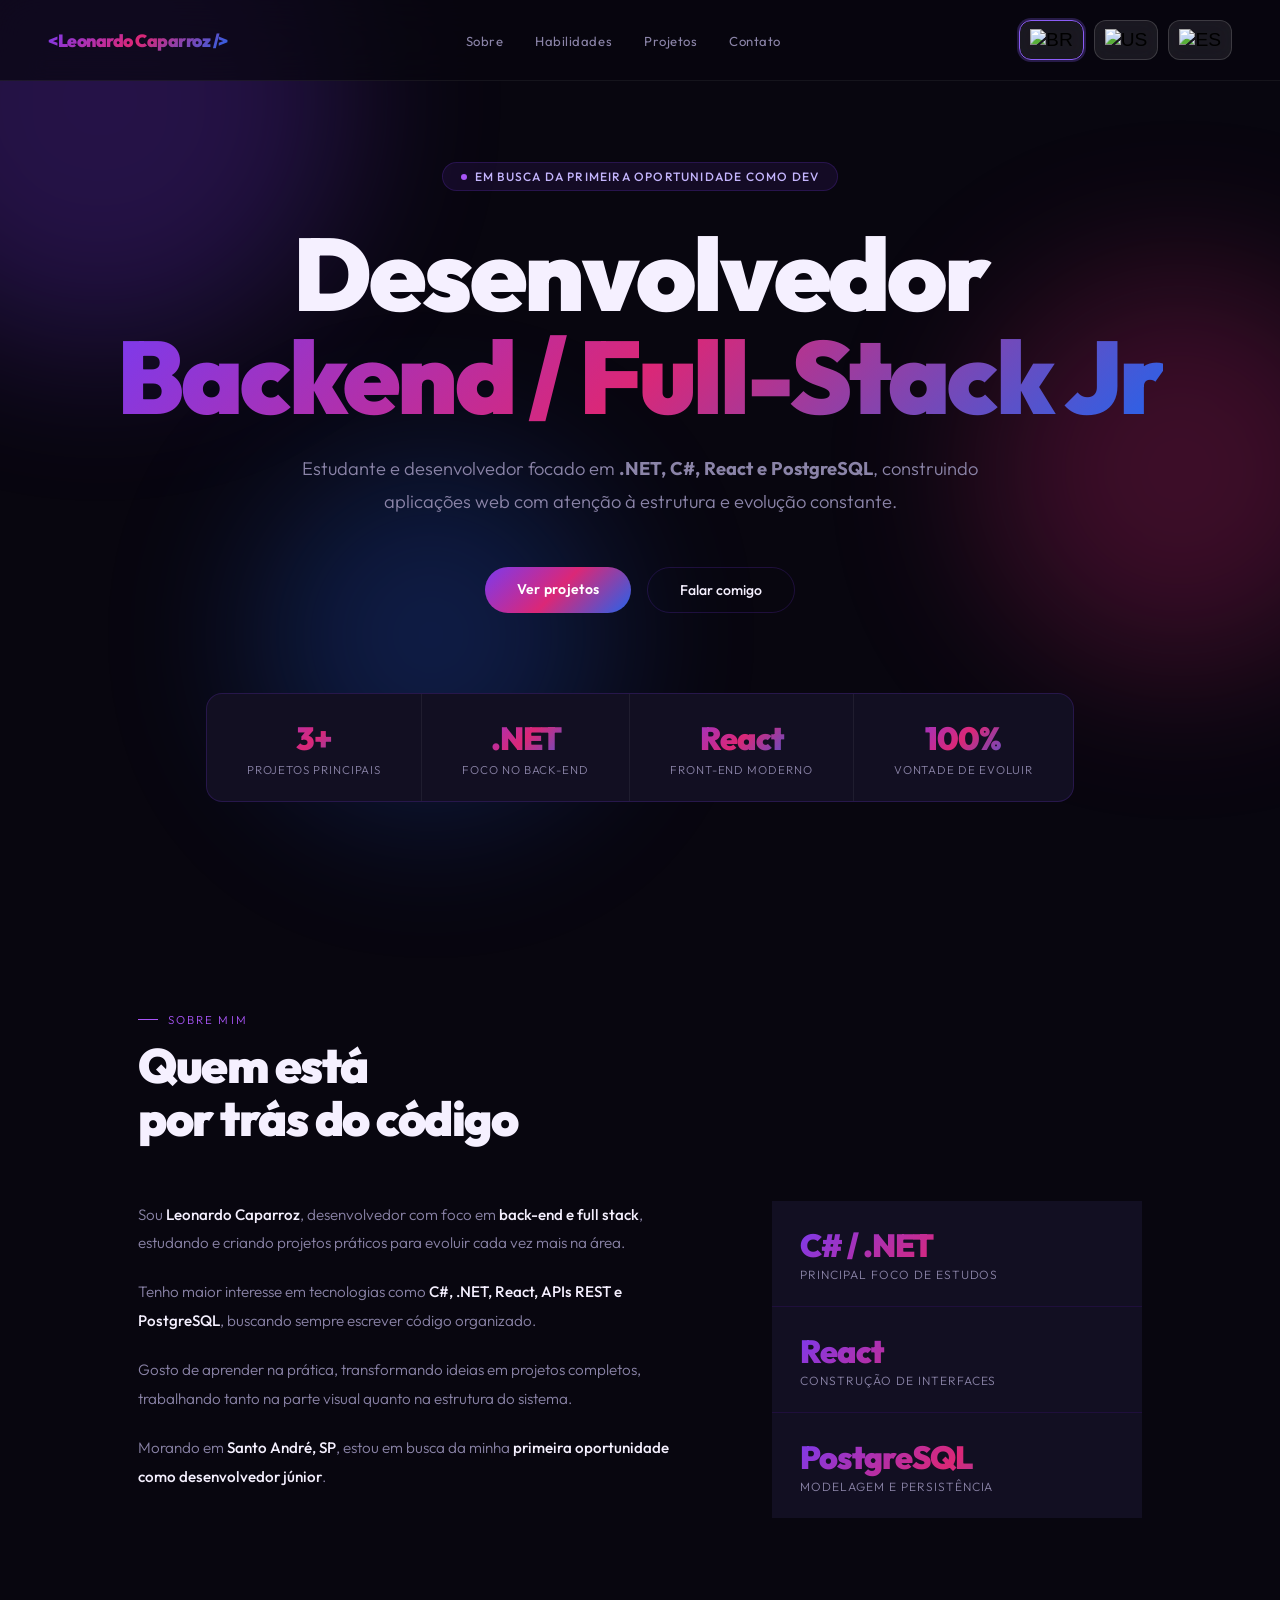
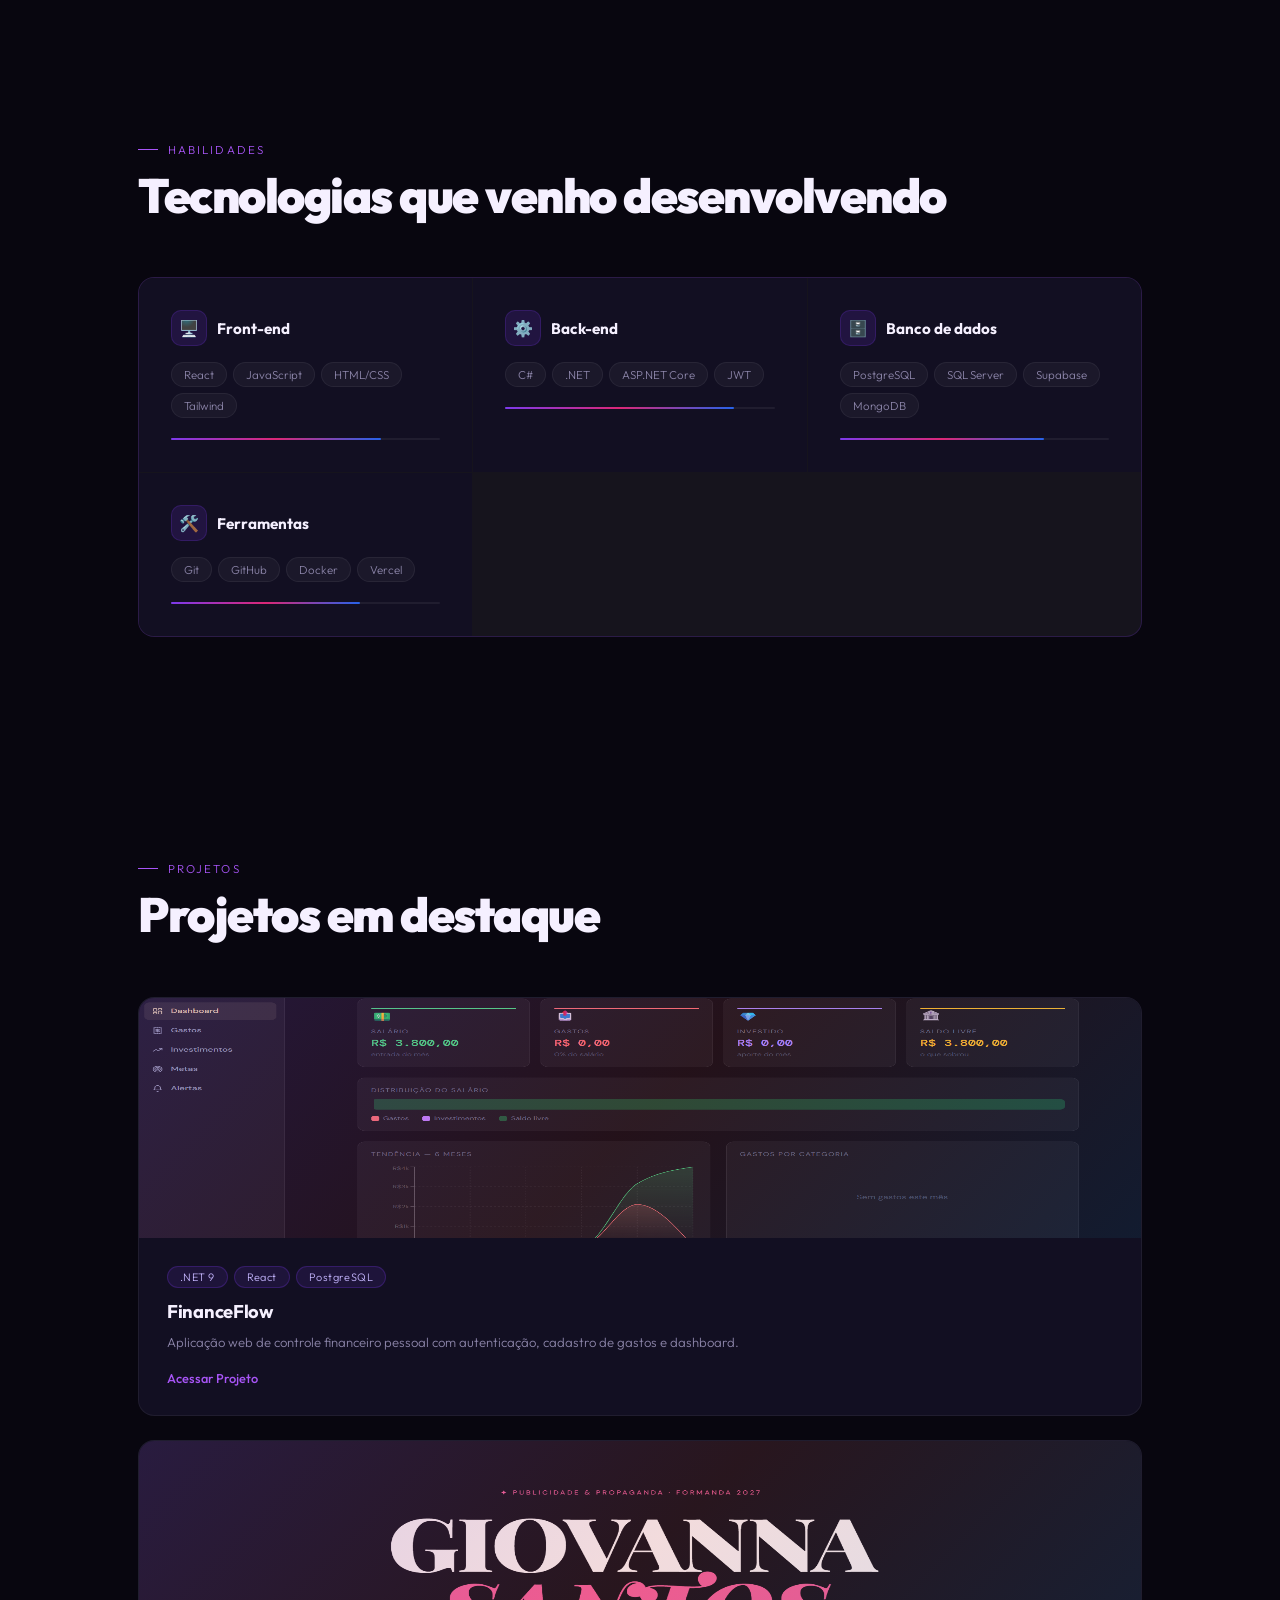
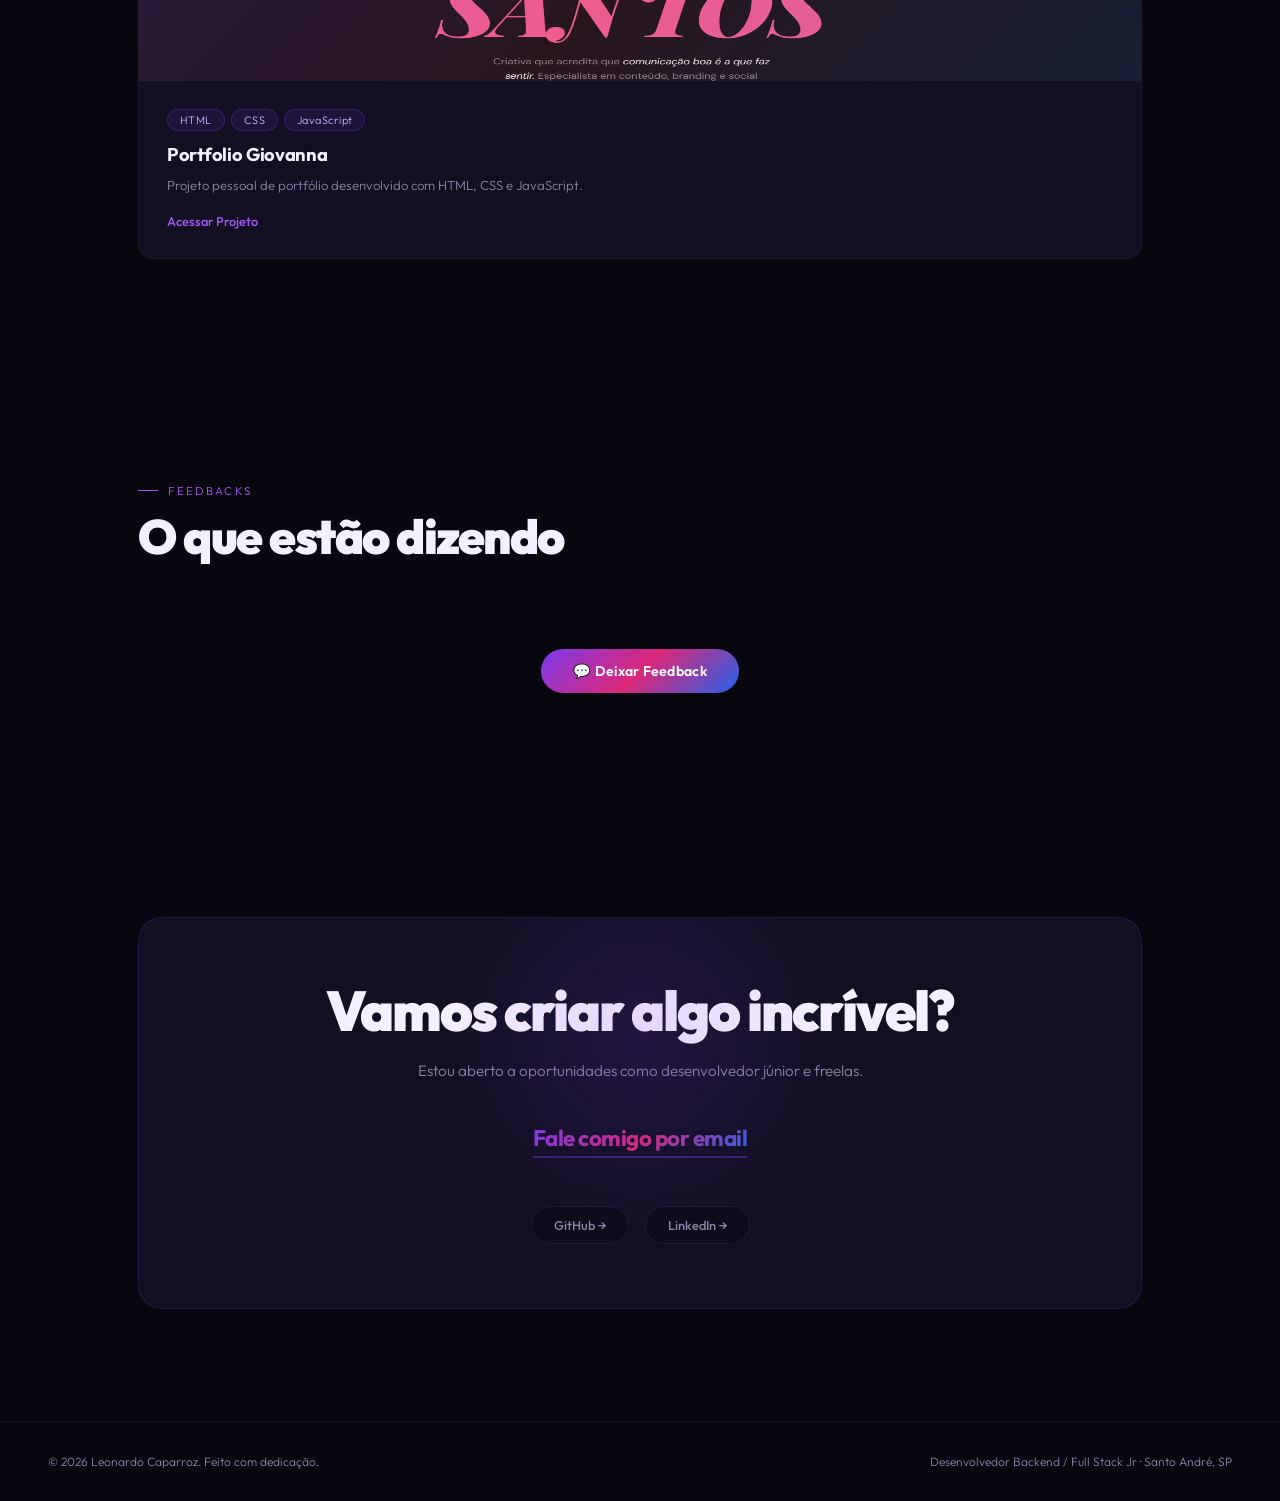
==== commit 853c49c5: "arrumando a descrição do projeto" ====
--- a/index.html
+++ b/index.html
@@ -153,7 +153,7 @@
         <img src="images/Giovanna.png" alt="HTML Icon" style="width:110%; height: 120%;">
         <div class="pcard-top-grad"></div></div>
       <div class="pcard-body">
-        <div class="pcard-tags"><span class="pcard-tag">.NET 9</span><span class="pcard-tag">React</span><span class="pcard-tag">PostgreSQL</span></div>
+        <div class="pcard-tags"><span class="pcard-tag">HTML</span><span class="pcard-tag">CSS</span><span class="pcard-tag">JavaScript</span></div>
         <div class="pcard-title">Portfolio Giovanna </div>
         <p class="pcard-desc" data-i18n="project2Desc">Projeto pessoal de portfólio desenvolvido com HTML, CSS e JavaScript.</p>
         <a href="xxxxxx" class="pcard-link" target="_blank">Acessar Projeto</a>
